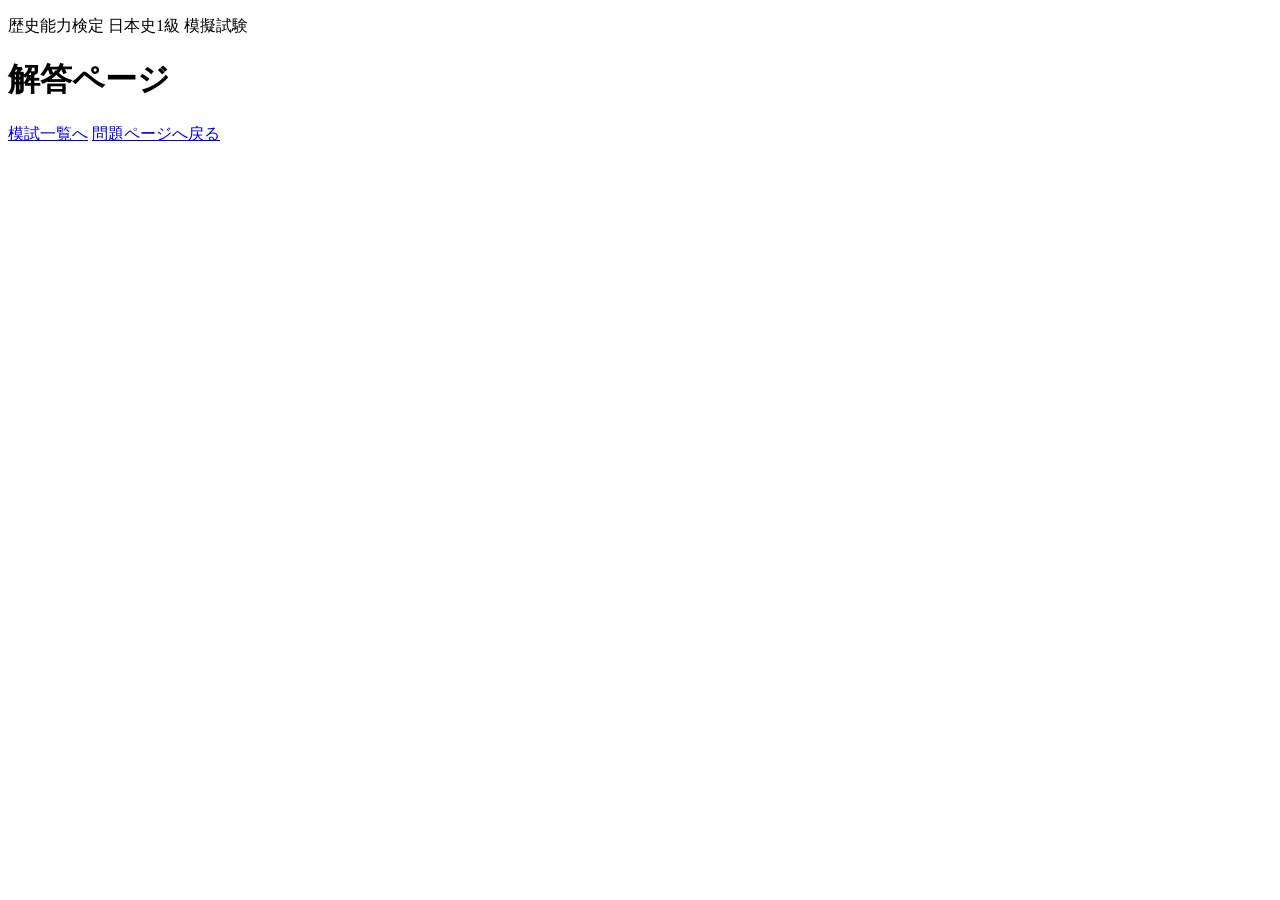
==== answers.html @ 67fd4e06 "Add files via upload" ====
<!DOCTYPE html>
<html lang="ja">
<head>
  <meta charset="UTF-8">
  <meta name="viewport" content="width=device-width, initial-scale=1.0">
  <title>解答ページ | 歴史能力検定 日本史1級 模擬試験</title>
  <link rel="stylesheet" href="assets/exam.css">
</head>
<body class="page-answers">
  <header class="site-header compact">
    <div class="wrap">
      <div class="header-row">
        <div>
          <p class="eyebrow">歴史能力検定 日本史1級 模擬試験</p>
          <h1 id="page-title">解答ページ</h1>
        </div>
        <nav class="header-nav">
          <a href="index.html">模試一覧へ</a>
          <a id="top-question-link" href="#">問題ページへ戻る</a>
        </nav>
      </div>
    </div>
  </header>

  <main class="wrap exam-layout">
    <div id="exam-meta" class="exam-meta"></div>
    <div id="answer-nav-top" class="jump-links"></div>
    <div id="answers-container" class="question-list"></div>
    <div id="answer-nav-bottom" class="bottom-nav"></div>
  </main>

  <script src="assets/exam.js"></script>
</body>
</html>
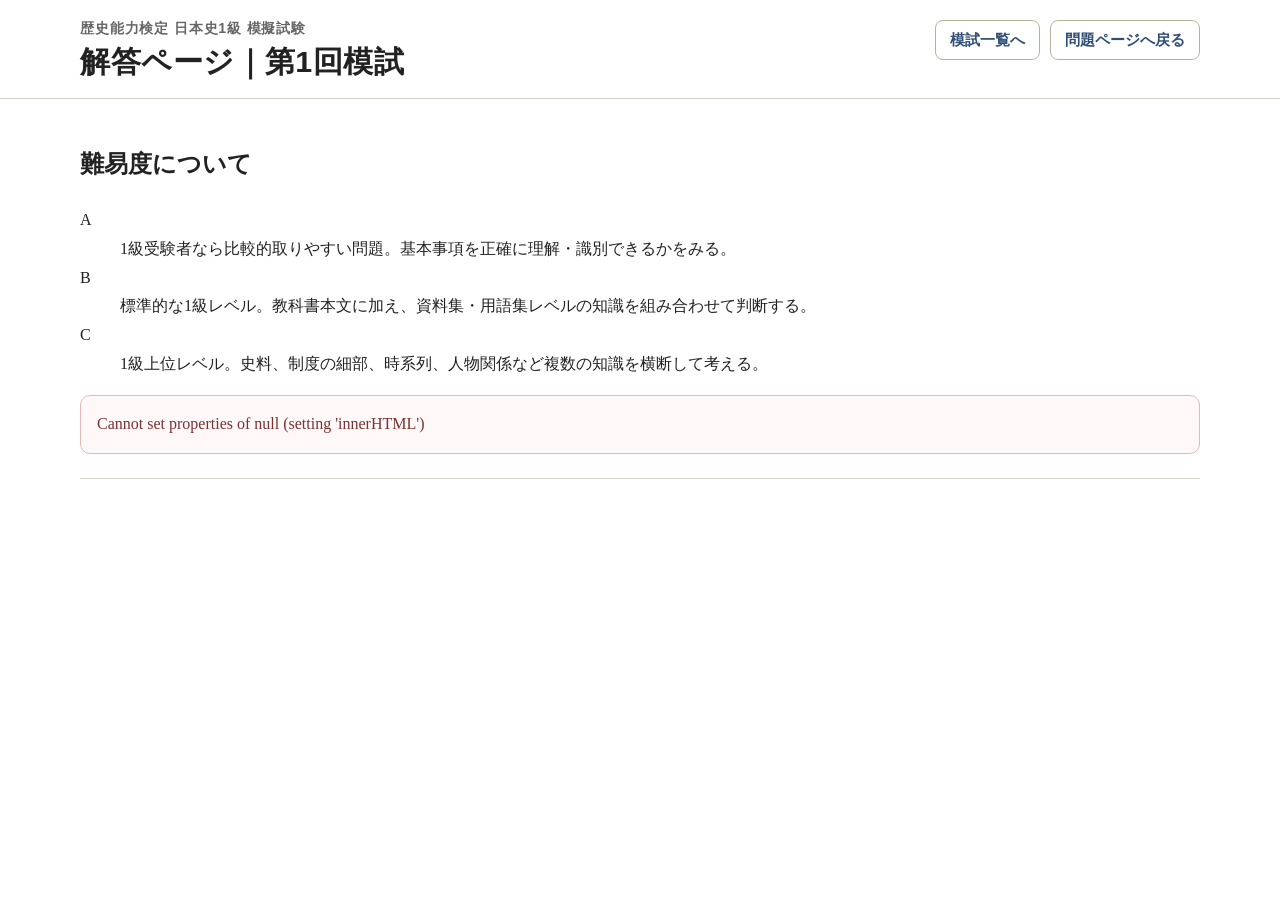
==== commit 170e4b40: "Add files via upload" ====
--- a/answers.html
+++ b/answers.html
@@ -23,8 +23,26 @@
   </header>
 
   <main class="wrap exam-layout">
-    <div id="exam-meta" class="exam-meta"></div>
-    <div id="answer-nav-top" class="jump-links"></div>
+    <section id="answer-summary" class="answer-summary"></section>
+
+    <section class="difficulty-guide">
+      <h2>難易度について</h2>
+      <dl>
+        <div>
+          <dt>A</dt>
+          <dd>1級受験者なら比較的取りやすい問題。基本事項を正確に理解・識別できるかをみる。</dd>
+        </div>
+        <div>
+          <dt>B</dt>
+          <dd>標準的な1級レベル。教科書本文に加え、資料集・用語集レベルの知識を組み合わせて判断する。</dd>
+        </div>
+        <div>
+          <dt>C</dt>
+          <dd>1級上位レベル。史料、制度の細部、時系列、人物関係など複数の知識を横断して考える。</dd>
+        </div>
+      </dl>
+    </section>
+
     <div id="answers-container" class="question-list"></div>
     <div id="answer-nav-bottom" class="bottom-nav"></div>
   </main>
--- a/assets/exam.css
+++ b/assets/exam.css
@@ -0,0 +1,327 @@
+/*
+  歴史能力検定 日本史1級 模擬試験ビューア
+  白背景・紙面風・問題文は明朝体、見出しはゴシック体
+*/
+
+:root {
+  --bg: #ffffff;
+  --bg-soft: #faf8f2;
+  --ink: #222222;
+  --muted: #666666;
+  --line: #d8d4c8;
+  --line-strong: #b8b19e;
+  --accent: #2f4f77;
+  --accent-soft: #eef3f8;
+  --shadow: 0 2px 10px rgba(0, 0, 0, 0.04);
+  --sans: "Hiragino Kaku Gothic ProN", "Yu Gothic", "YuGothic", "Noto Sans JP", sans-serif;
+  --serif: "Hiragino Mincho ProN", "Yu Mincho", "YuMincho", "Noto Serif JP", serif;
+}
+
+* { box-sizing: border-box; }
+html { scroll-behavior: smooth; }
+body {
+  margin: 0;
+  color: var(--ink);
+  background: var(--bg);
+  font-family: var(--serif);
+  line-height: 1.8;
+}
+
+a { color: var(--accent); text-decoration: none; }
+a:hover { text-decoration: underline; }
+code {
+  font-family: ui-monospace, SFMono-Regular, Menlo, Consolas, monospace;
+  background: #f3f3f3;
+  padding: 0.1em 0.35em;
+  border-radius: 4px;
+}
+
+.wrap {
+  width: min(1120px, calc(100% - 32px));
+  margin: 0 auto;
+}
+
+.site-header {
+  border-bottom: 1px solid var(--line);
+  background: #fff;
+}
+.site-header .wrap { padding: 28px 0 22px; }
+.site-header.compact .wrap { padding: 20px 0 16px; }
+.site-header h1 {
+  margin: 0;
+  font: 700 1.9rem/1.35 var(--sans);
+  letter-spacing: 0.02em;
+}
+.lead, .muted, .eyebrow {
+  color: var(--muted);
+}
+.lead { margin: 8px 0 0; font-size: 0.98rem; }
+.eyebrow {
+  margin: 0 0 4px;
+  font: 700 0.88rem/1.2 var(--sans);
+  letter-spacing: 0.06em;
+}
+.header-row {
+  display: flex;
+  justify-content: space-between;
+  align-items: flex-start;
+  gap: 16px;
+}
+.header-nav {
+  display: flex;
+  flex-wrap: wrap;
+  gap: 10px;
+  font-family: var(--sans);
+}
+.header-nav a,
+.jump-links a,
+.bottom-nav a,
+.mock-actions a {
+  display: inline-block;
+  padding: 10px 14px;
+  border: 1px solid var(--line-strong);
+  background: #fff;
+  border-radius: 8px;
+  font: 700 0.94rem/1.2 var(--sans);
+}
+.header-nav a:hover,
+.jump-links a:hover,
+.bottom-nav a:hover,
+.mock-actions a:hover {
+  background: var(--bg-soft);
+  text-decoration: none;
+}
+
+.home-main,
+.exam-layout {
+  padding: 24px 0 48px;
+}
+.panel {
+  border: 1px solid var(--line);
+  background: #fff;
+  border-radius: 12px;
+  padding: 18px 20px;
+  box-shadow: var(--shadow);
+  margin-bottom: 20px;
+}
+.panel h2 {
+  margin: 0 0 12px;
+  font: 700 1.2rem/1.35 var(--sans);
+}
+.section-head {
+  display: flex;
+  justify-content: space-between;
+  align-items: baseline;
+  gap: 12px;
+  margin-bottom: 12px;
+}
+.plain-list { margin: 0; padding-left: 1.4em; }
+.plain-list li { margin: 0.3em 0; }
+.mock-grid {
+  display: grid;
+  grid-template-columns: repeat(auto-fit, minmax(250px, 1fr));
+  gap: 16px;
+}
+.mock-card {
+  border: 1px solid var(--line);
+  border-radius: 12px;
+  padding: 16px;
+  background: #fff;
+  box-shadow: var(--shadow);
+}
+.mock-card h3 {
+  margin: 0 0 8px;
+  font: 700 1.1rem/1.35 var(--sans);
+}
+.mock-meta { font-size: 0.95rem; color: var(--muted); margin-bottom: 12px; }
+.mock-actions { display: flex; gap: 10px; flex-wrap: wrap; }
+
+.exam-meta {
+  border: 1px solid var(--line);
+  background: var(--bg-soft);
+  border-radius: 10px;
+  padding: 14px 16px;
+  margin-bottom: 18px;
+}
+.exam-meta h2 {
+  margin: 0 0 6px;
+  font: 700 1.2rem/1.4 var(--sans);
+}
+.exam-meta p { margin: 4px 0; }
+.meta-row {
+  display: flex;
+  flex-wrap: wrap;
+  gap: 10px 18px;
+  font-size: 0.95rem;
+}
+.badge {
+  display: inline-block;
+  padding: 4px 10px;
+  border-radius: 999px;
+  background: #fff;
+  border: 1px solid var(--line);
+  font: 700 0.86rem/1.2 var(--sans);
+}
+
+.jump-links,
+.bottom-nav {
+  display: flex;
+  flex-wrap: wrap;
+  gap: 10px;
+  justify-content: space-between;
+  align-items: center;
+  margin-bottom: 18px;
+}
+.bottom-nav {
+  margin-top: 24px;
+  padding-top: 12px;
+  border-top: 1px solid var(--line);
+}
+
+.question-card,
+.answer-card {
+  border: 1px solid var(--line);
+  border-radius: 12px;
+  background: #fff;
+  padding: 18px 20px;
+  margin-bottom: 18px;
+  box-shadow: var(--shadow);
+}
+.question-head {
+  display: flex;
+  flex-wrap: wrap;
+  gap: 10px 14px;
+  align-items: center;
+  margin-bottom: 12px;
+  padding-bottom: 10px;
+  border-bottom: 1px solid var(--line);
+}
+.question-label {
+  font: 700 1.15rem/1.25 var(--sans);
+}
+.question-meta {
+  display: flex;
+  gap: 8px;
+  flex-wrap: wrap;
+}
+.question-text,
+.answer-body,
+.explanation,
+.source-box,
+.visual-box,
+.choice-list,
+.note-box,
+.answer-key,
+.answer-notes {
+  font-family: var(--serif);
+}
+.question-text { white-space: pre-line; margin: 0 0 14px; }
+
+.visual-box,
+.source-box,
+.note-box,
+.answer-notes,
+.answer-key,
+.choice-explanations {
+  border-left: 4px solid var(--line-strong);
+  background: #fcfbf7;
+  padding: 10px 12px;
+  margin: 12px 0;
+}
+.visual-box strong,
+.source-box strong,
+.note-box strong,
+.answer-notes strong,
+.answer-key strong {
+  font-family: var(--sans);
+}
+.source-box { white-space: pre-line; }
+
+.choice-list {
+  list-style: none;
+  margin: 12px 0 0;
+  padding: 0;
+}
+.choice-list li {
+  display: flex;
+  gap: 10px;
+  margin: 8px 0;
+}
+.choice-label,
+.roman-label {
+  flex: 0 0 auto;
+  min-width: 2.1em;
+  font: 700 1rem/1.5 var(--sans);
+}
+.roman-items { margin: 12px 0; }
+.roman-item {
+  display: flex;
+  gap: 10px;
+  margin: 8px 0;
+}
+.question-type-label {
+  margin-top: 14px;
+  color: var(--muted);
+  font-family: var(--sans);
+  font-size: 0.92rem;
+}
+.answer-space {
+  margin-top: 12px;
+  padding: 10px 12px;
+  border: 1px dashed var(--line-strong);
+  background: #fff;
+  color: var(--muted);
+  font-family: var(--sans);
+  font-size: 0.9rem;
+}
+.answer-space.lines {
+  min-height: 110px;
+  background-image: linear-gradient(to bottom, transparent 31px, #ece8dd 32px);
+  background-size: 100% 32px;
+}
+.answer-space.short { min-height: 44px; }
+
+.answer-title {
+  margin: 0 0 10px;
+  font: 700 1rem/1.35 var(--sans);
+}
+.answer-main {
+  font: 700 1.05rem/1.5 var(--sans);
+  color: #111;
+}
+.explanation { white-space: pre-line; margin-top: 10px; }
+.choice-explanations ul,
+.answer-notes ul {
+  margin: 8px 0 0 1.2em;
+  padding: 0;
+}
+.answer-notes p,
+.answer-key p { margin: 6px 0; }
+.site-footer {
+  border-top: 1px solid var(--line);
+  padding: 16px 0 24px;
+  color: var(--muted);
+}
+
+.notice {
+  border: 1px solid #e2b8b8;
+  background: #fff8f8;
+  color: #7a3131;
+  padding: 14px 16px;
+  border-radius: 10px;
+}
+
+@media (max-width: 720px) {
+  .header-row,
+  .section-head,
+  .jump-links,
+  .bottom-nav {
+    flex-direction: column;
+    align-items: stretch;
+  }
+  .site-header h1 { font-size: 1.45rem; }
+  .question-card,
+  .answer-card,
+  .panel { padding: 16px; }
+  .wrap { width: min(100% - 20px, 1120px); }
+}
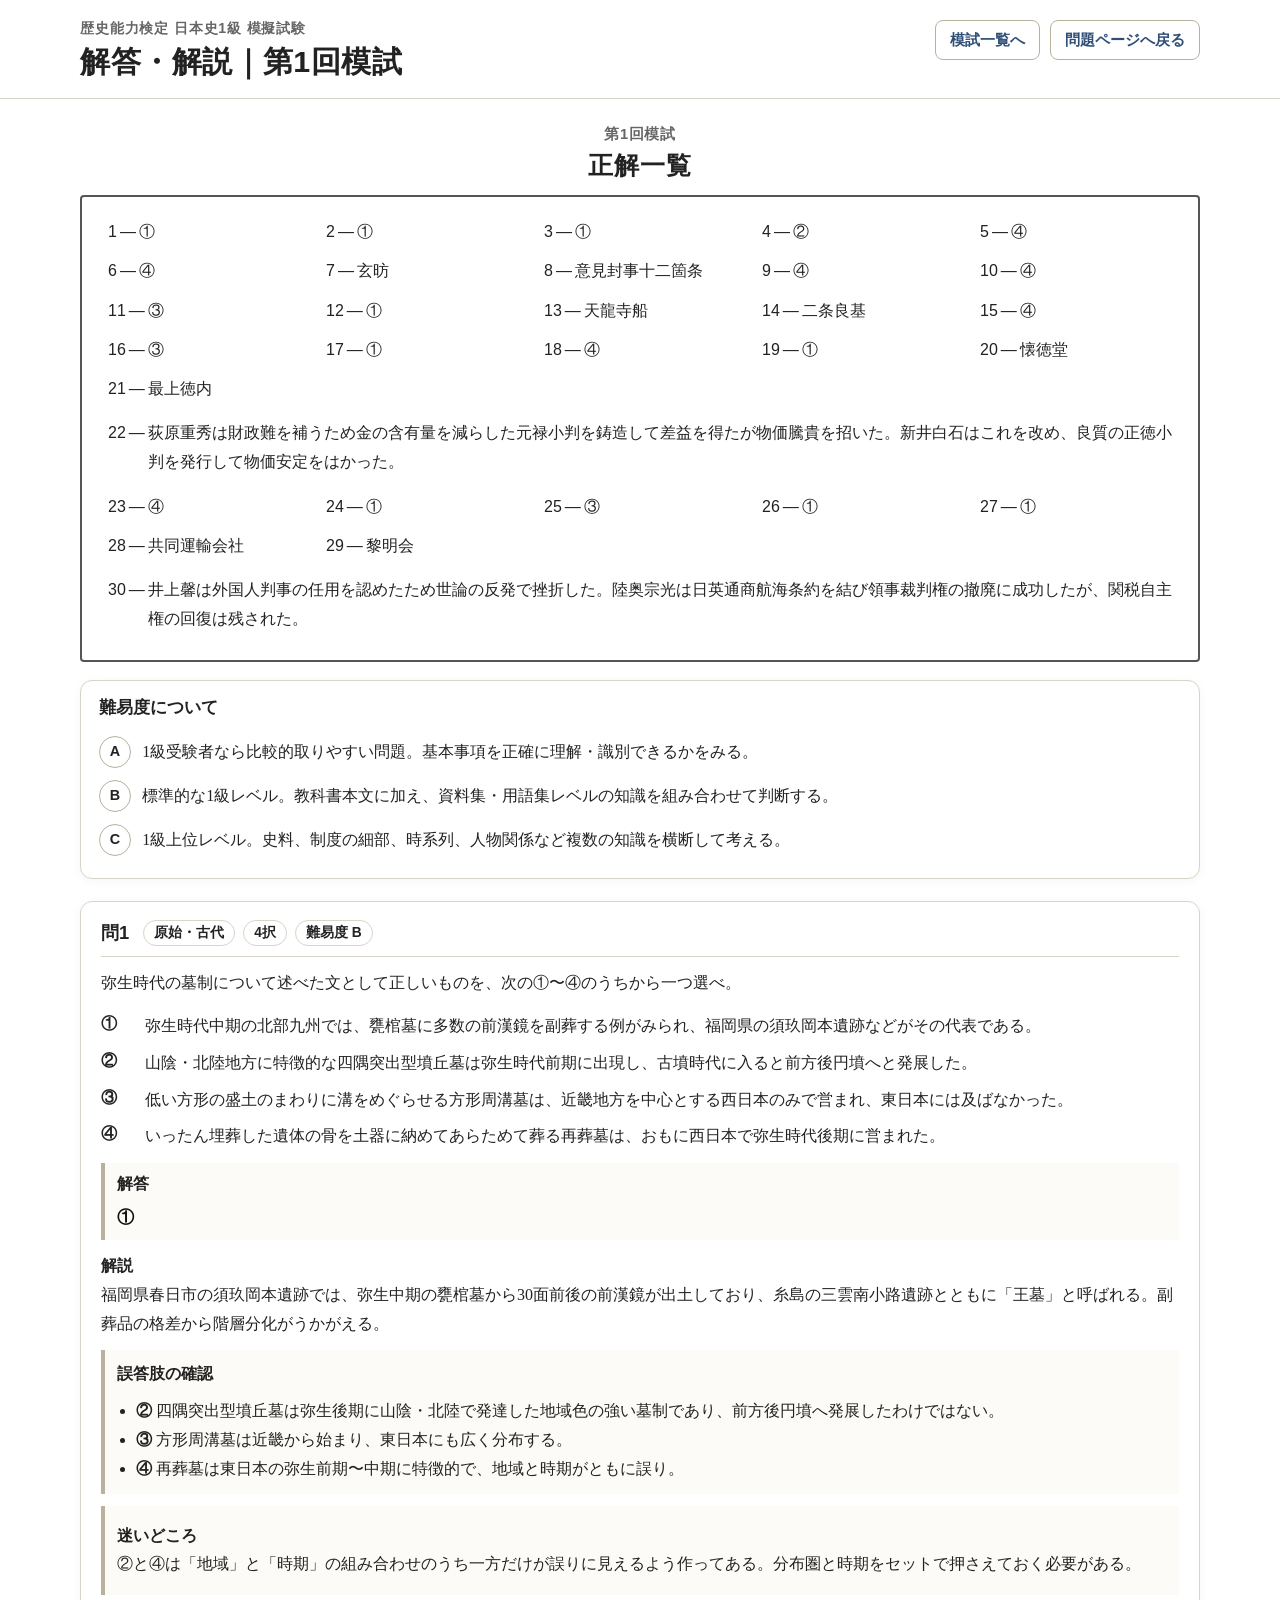
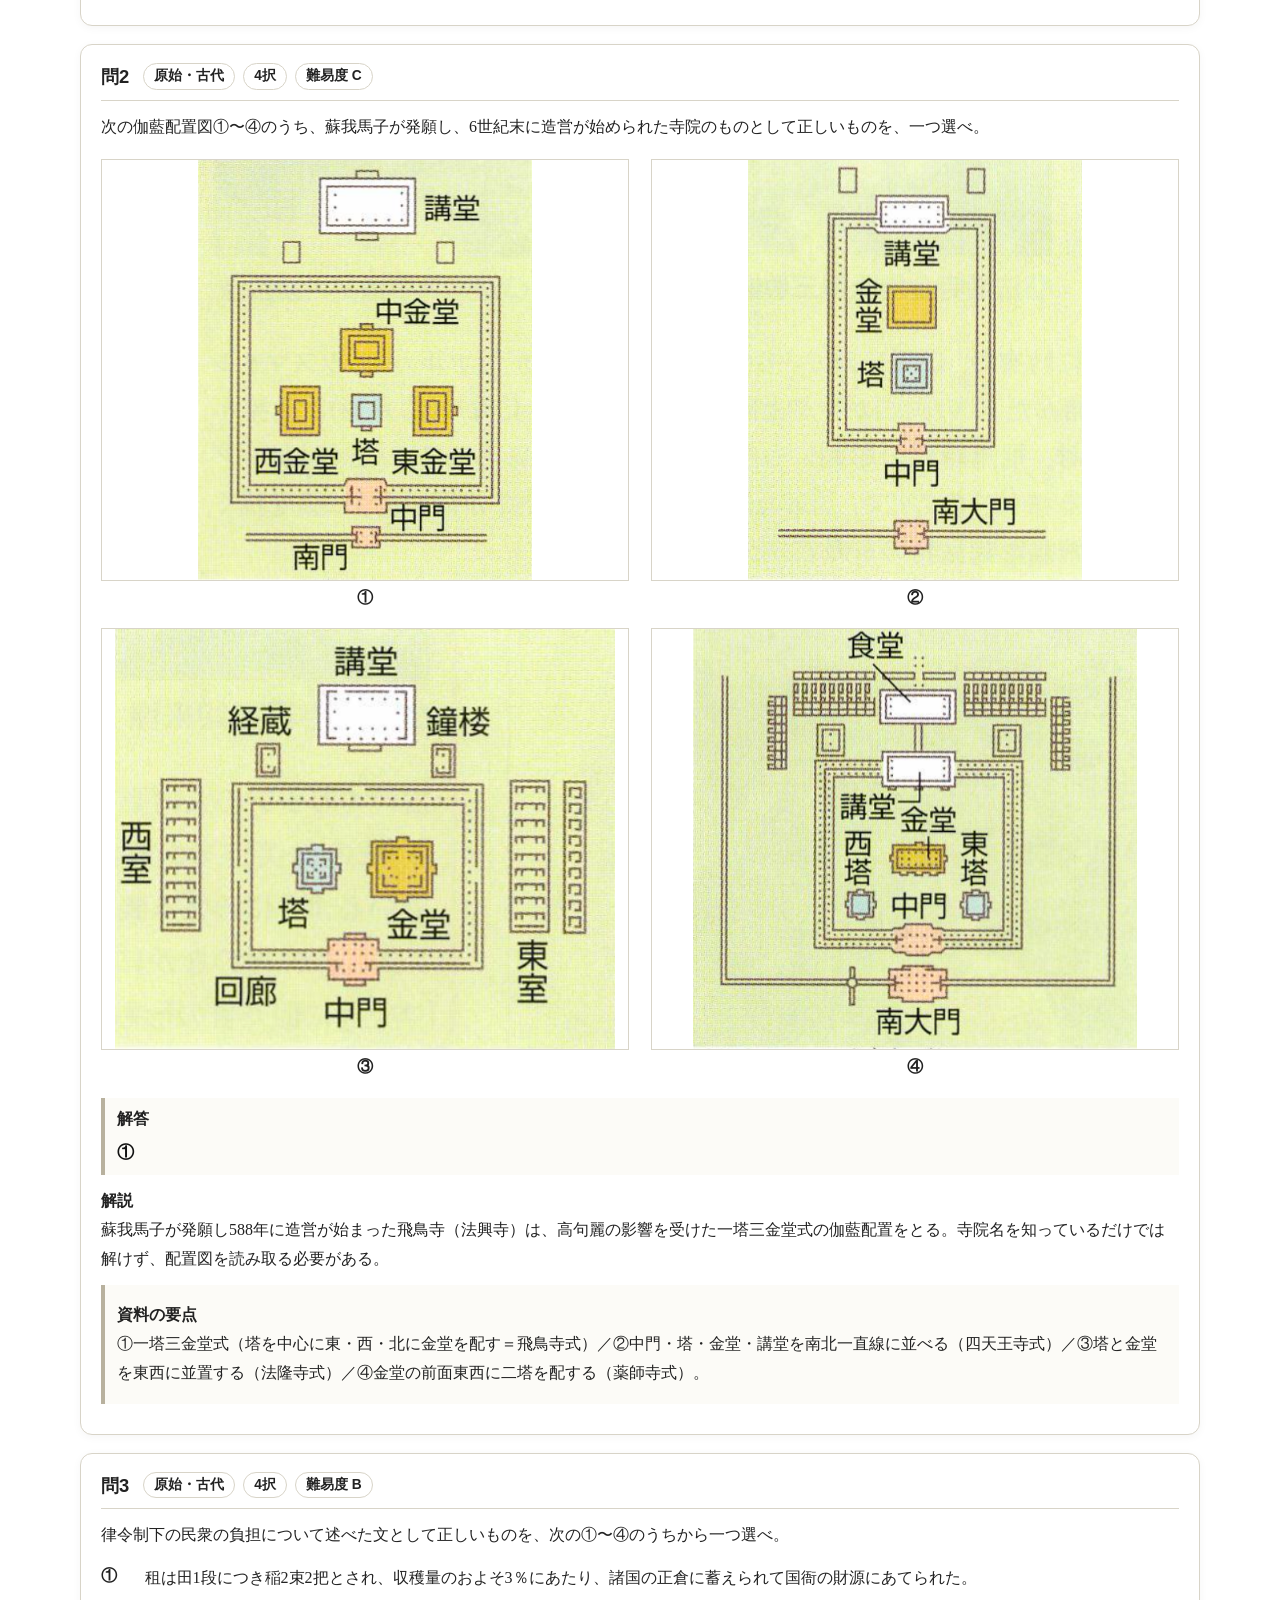
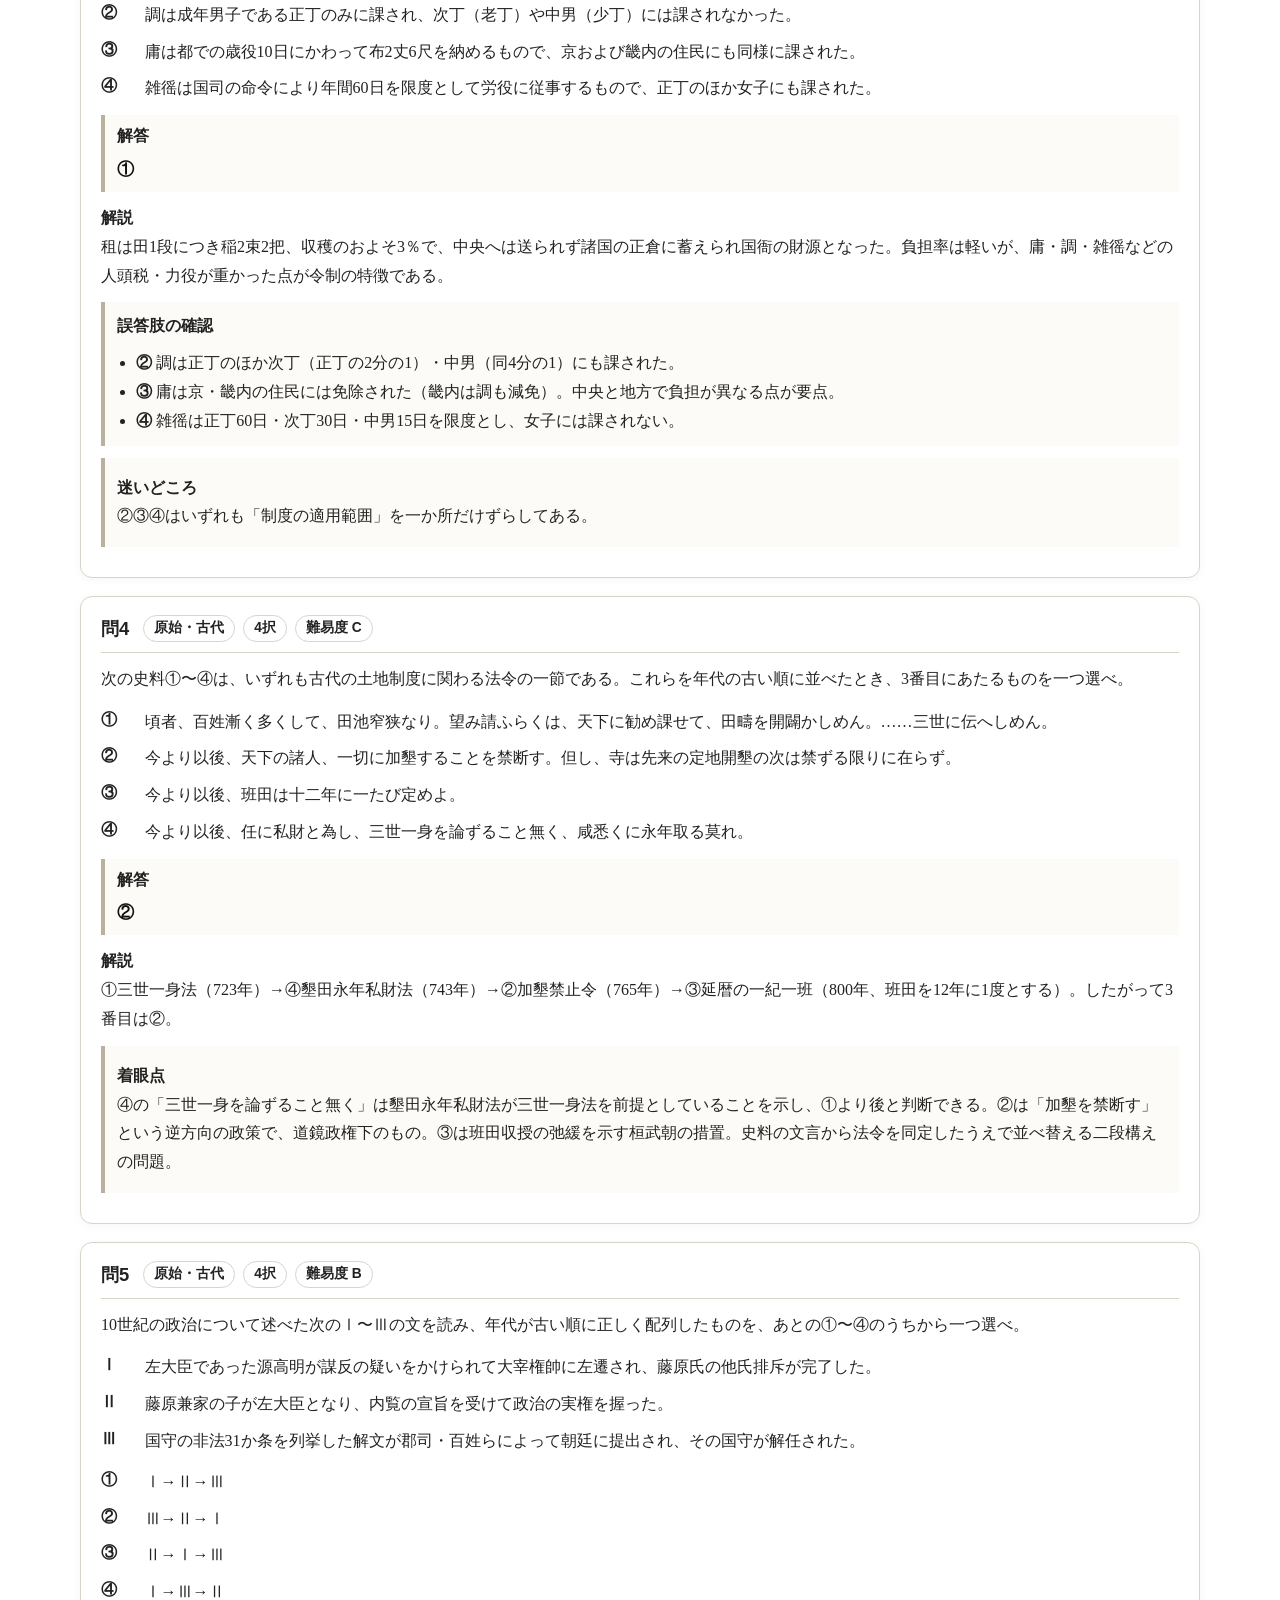
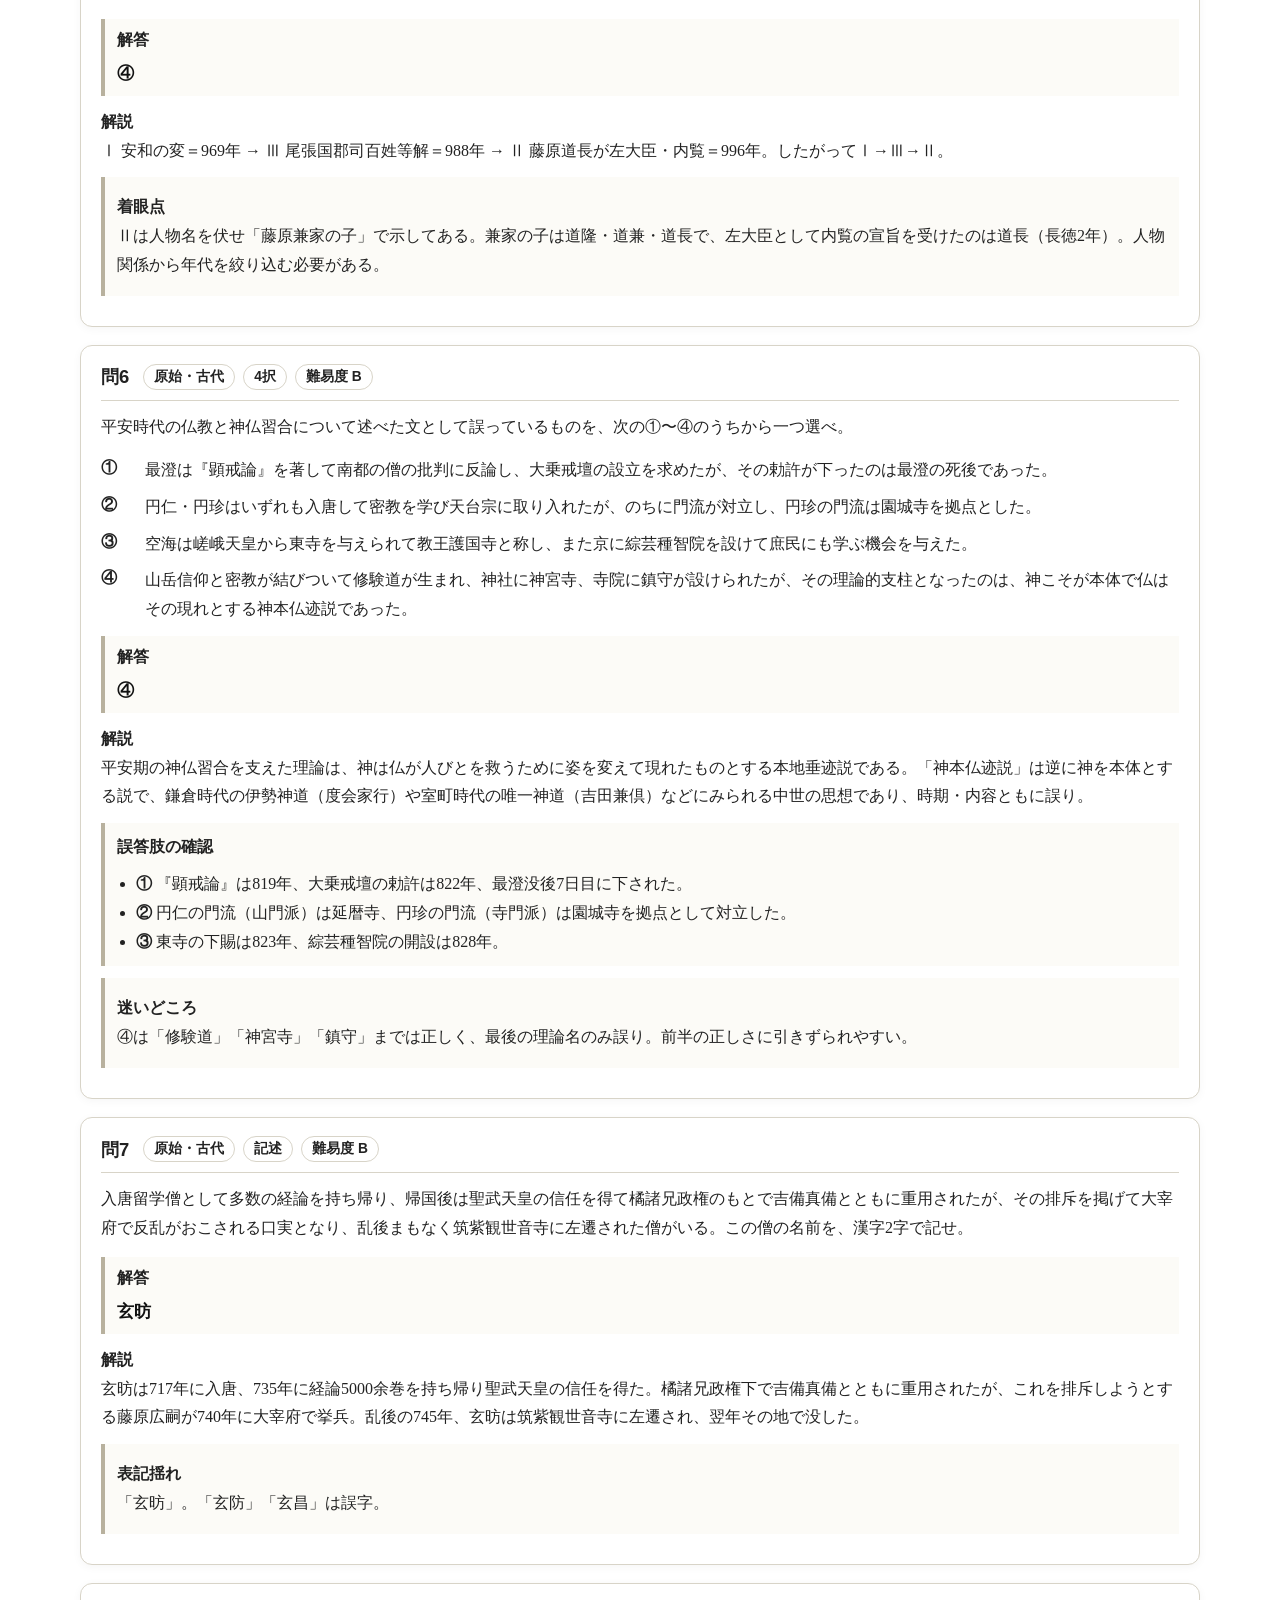
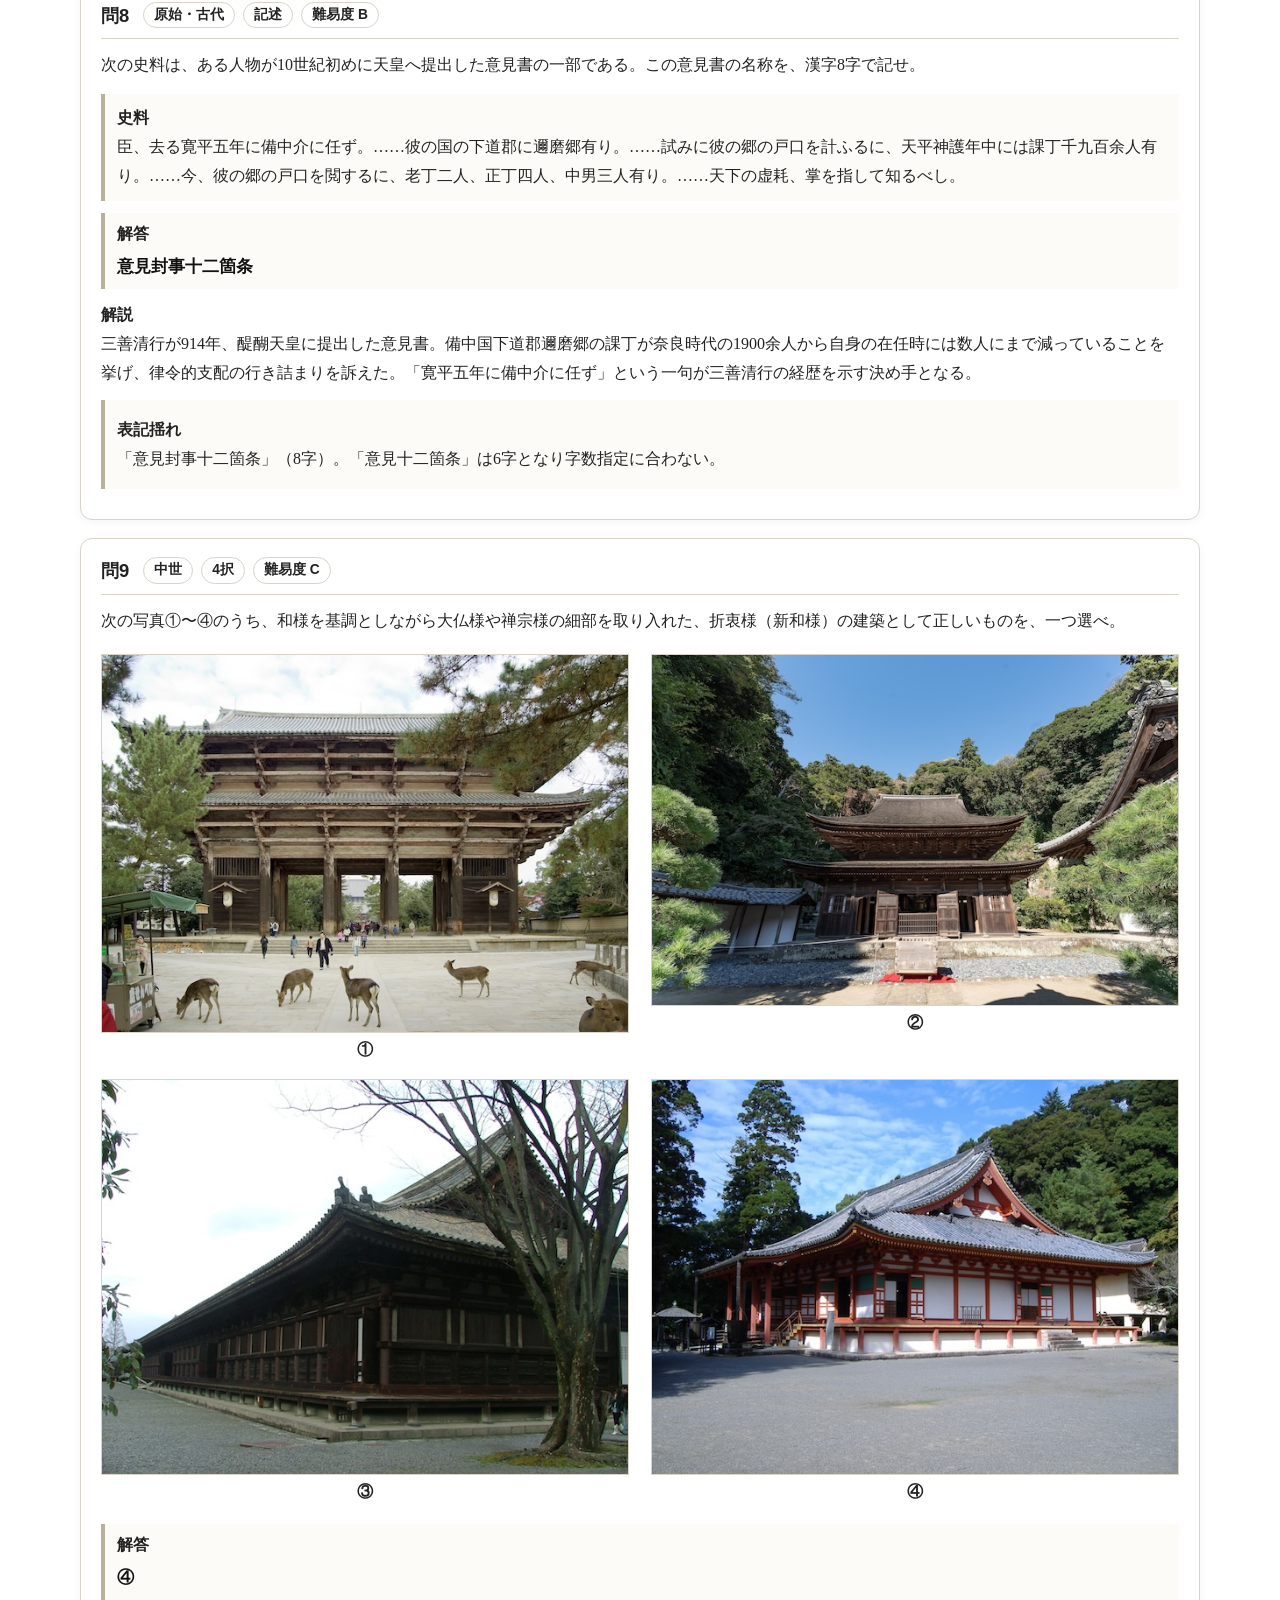
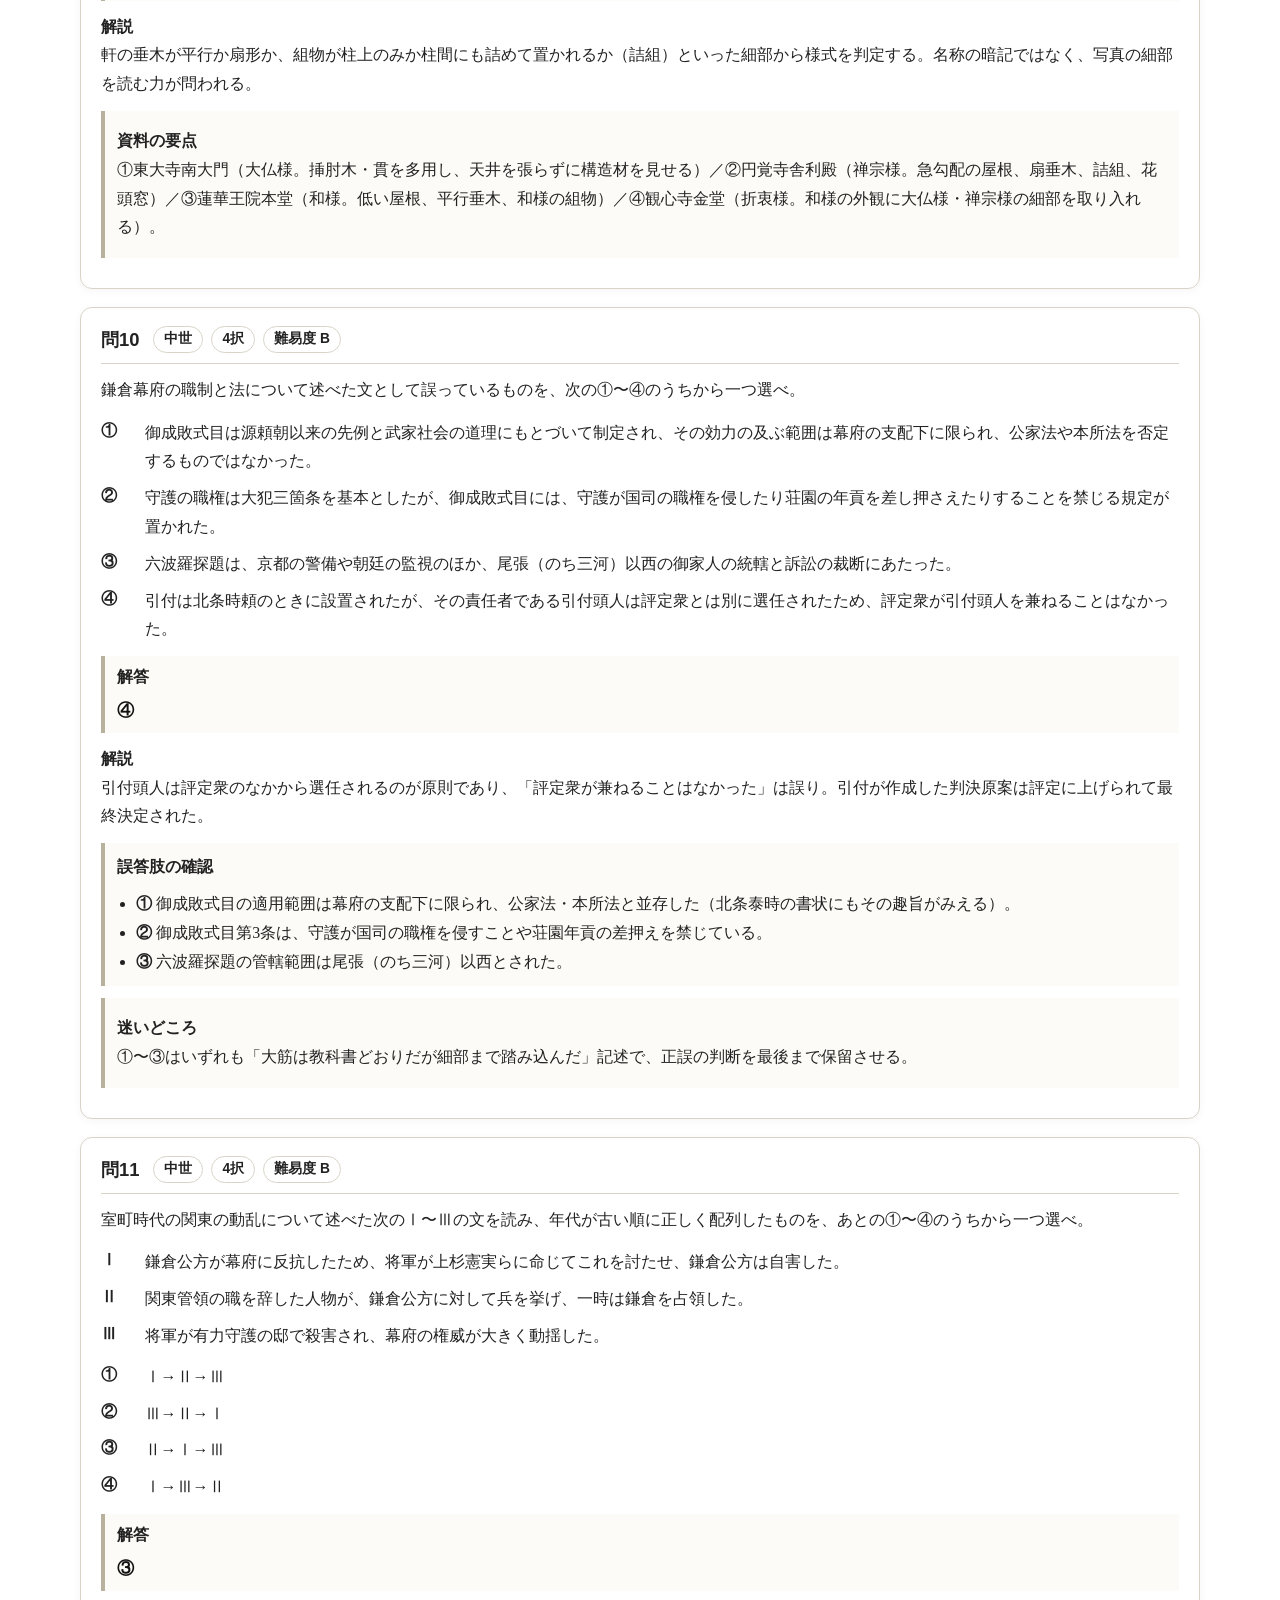
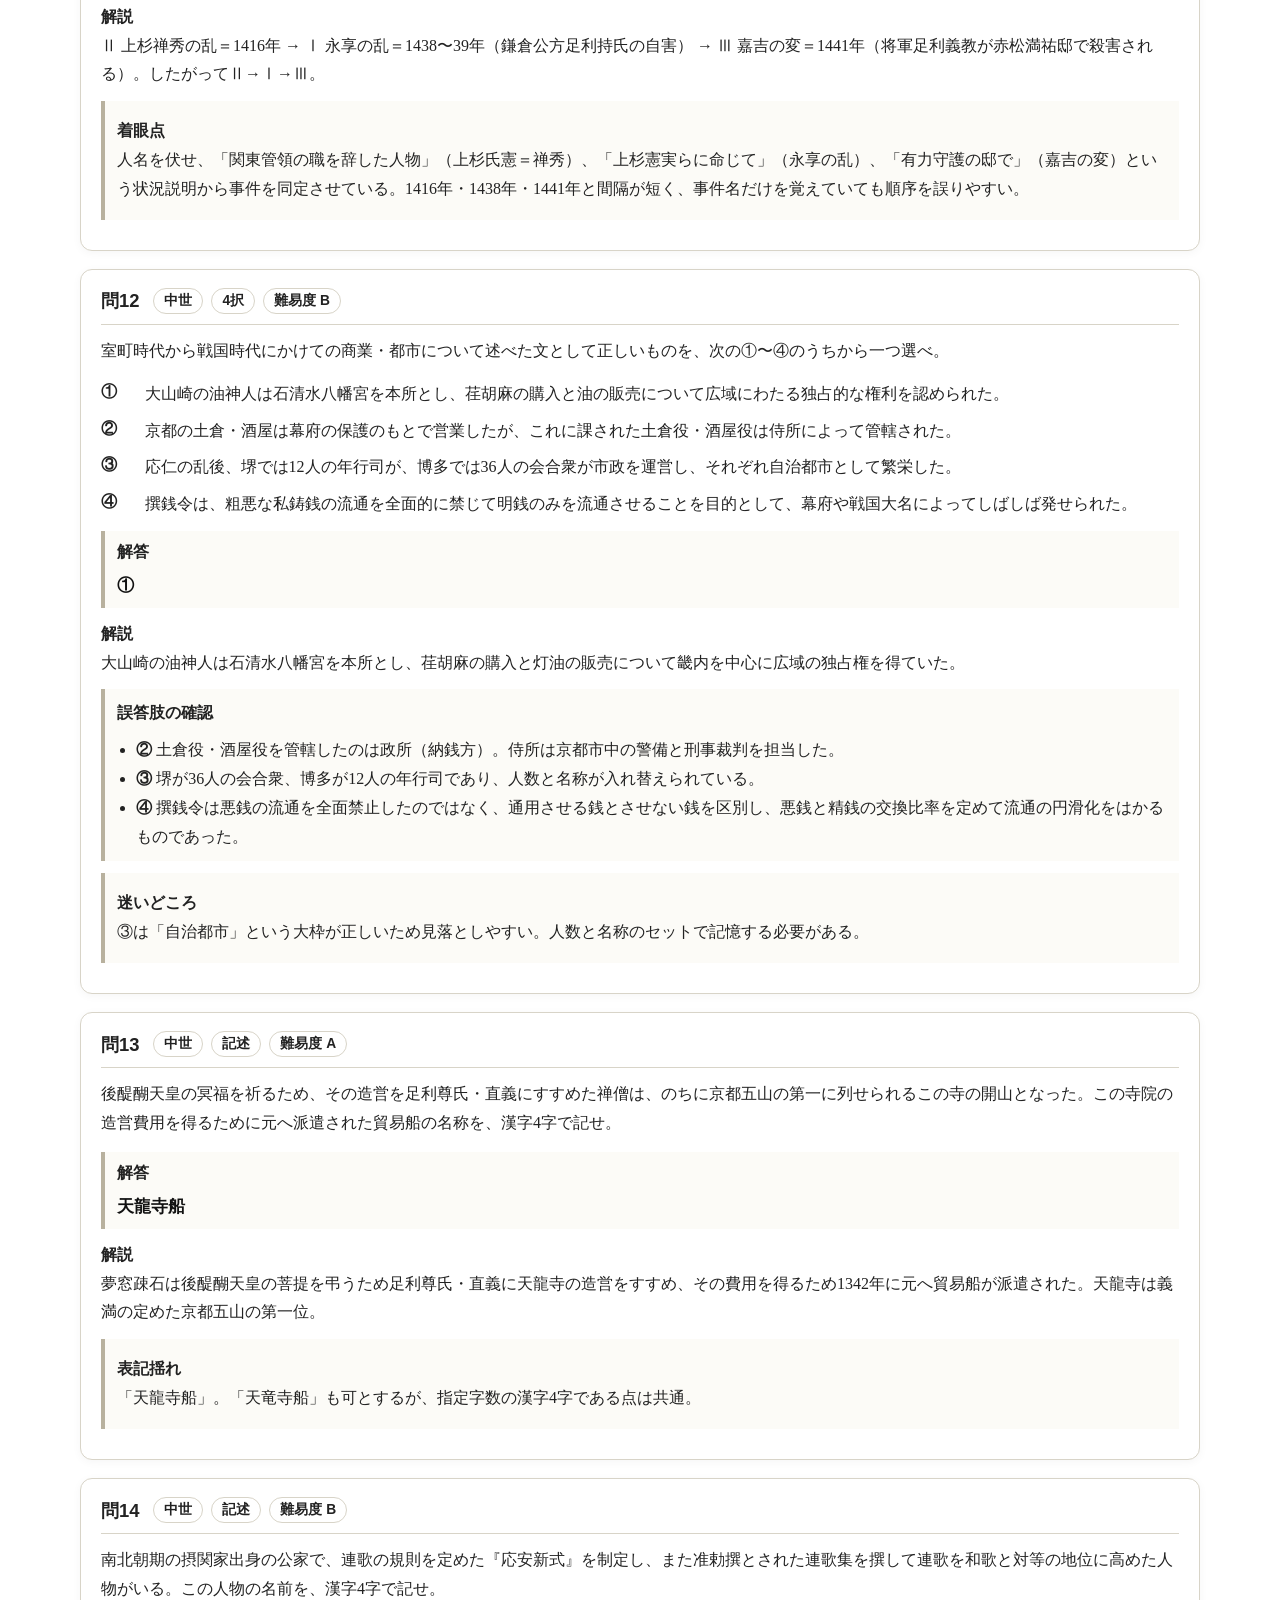
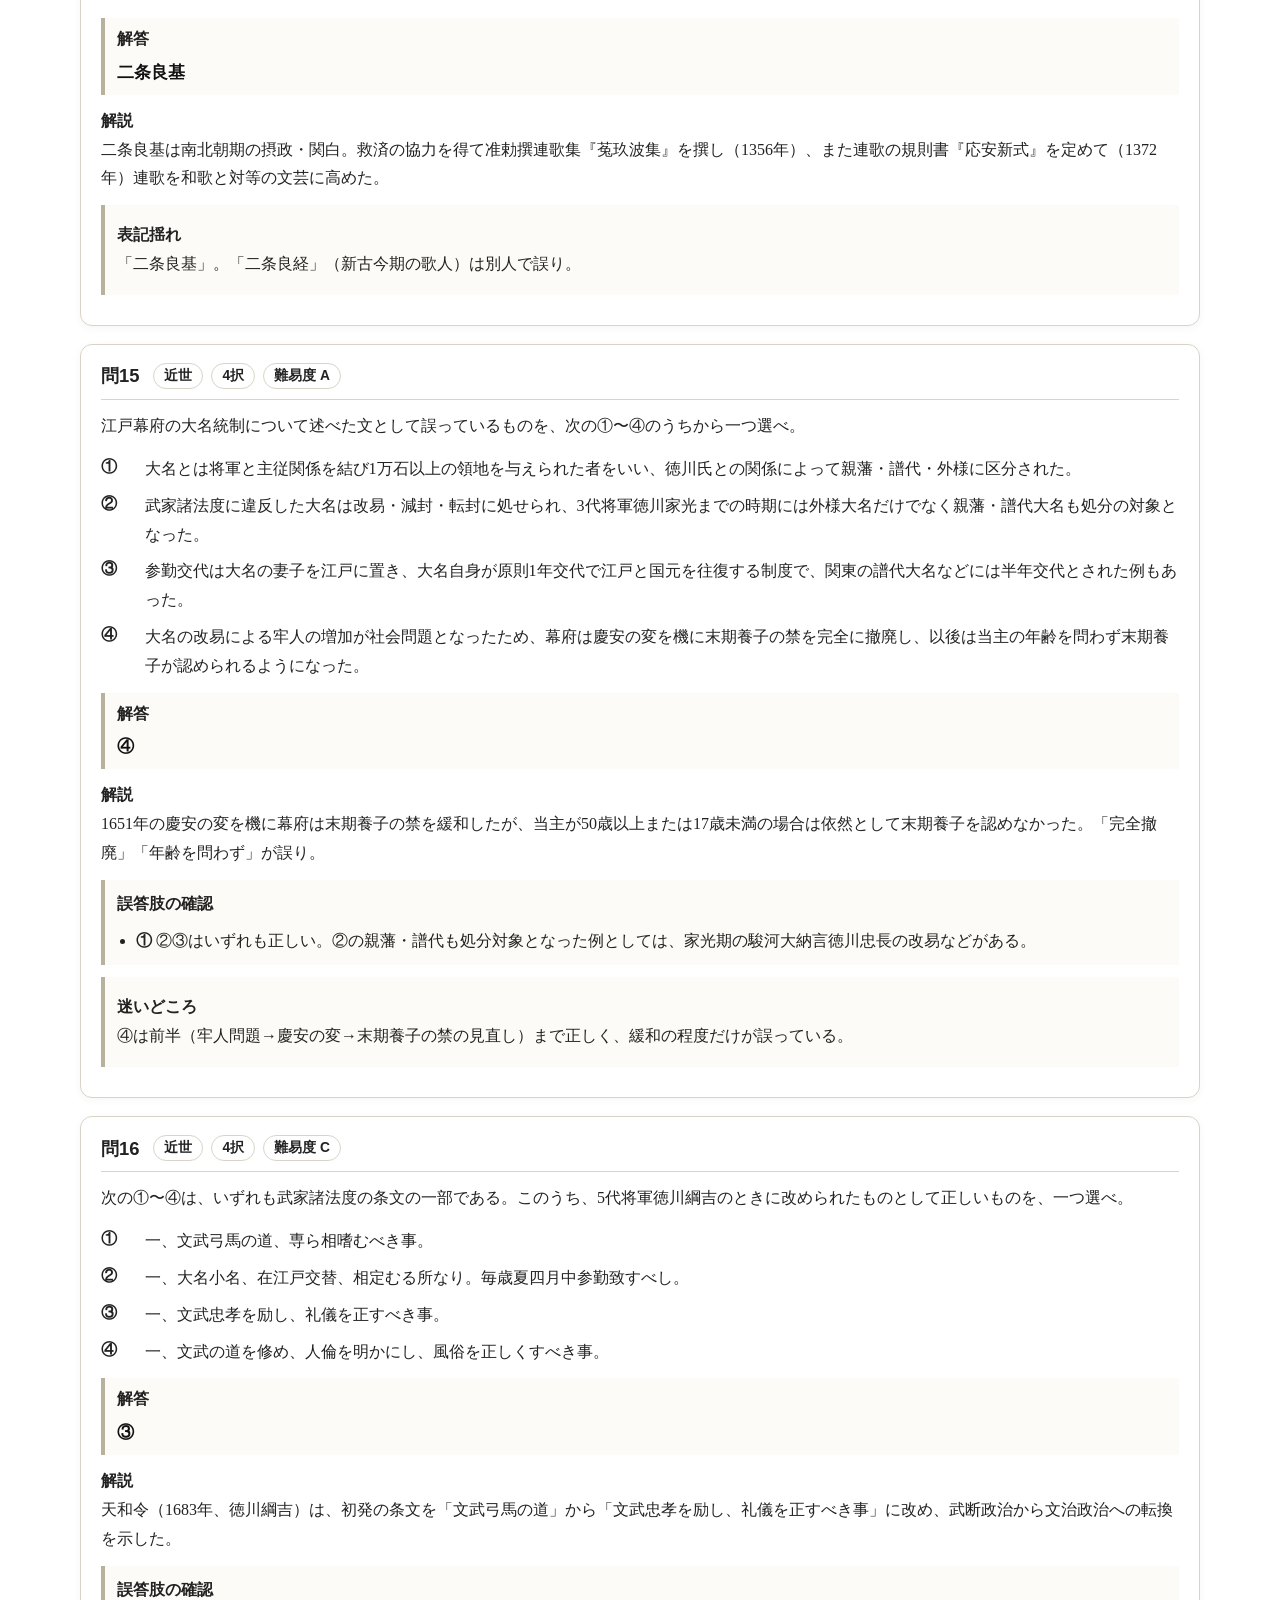
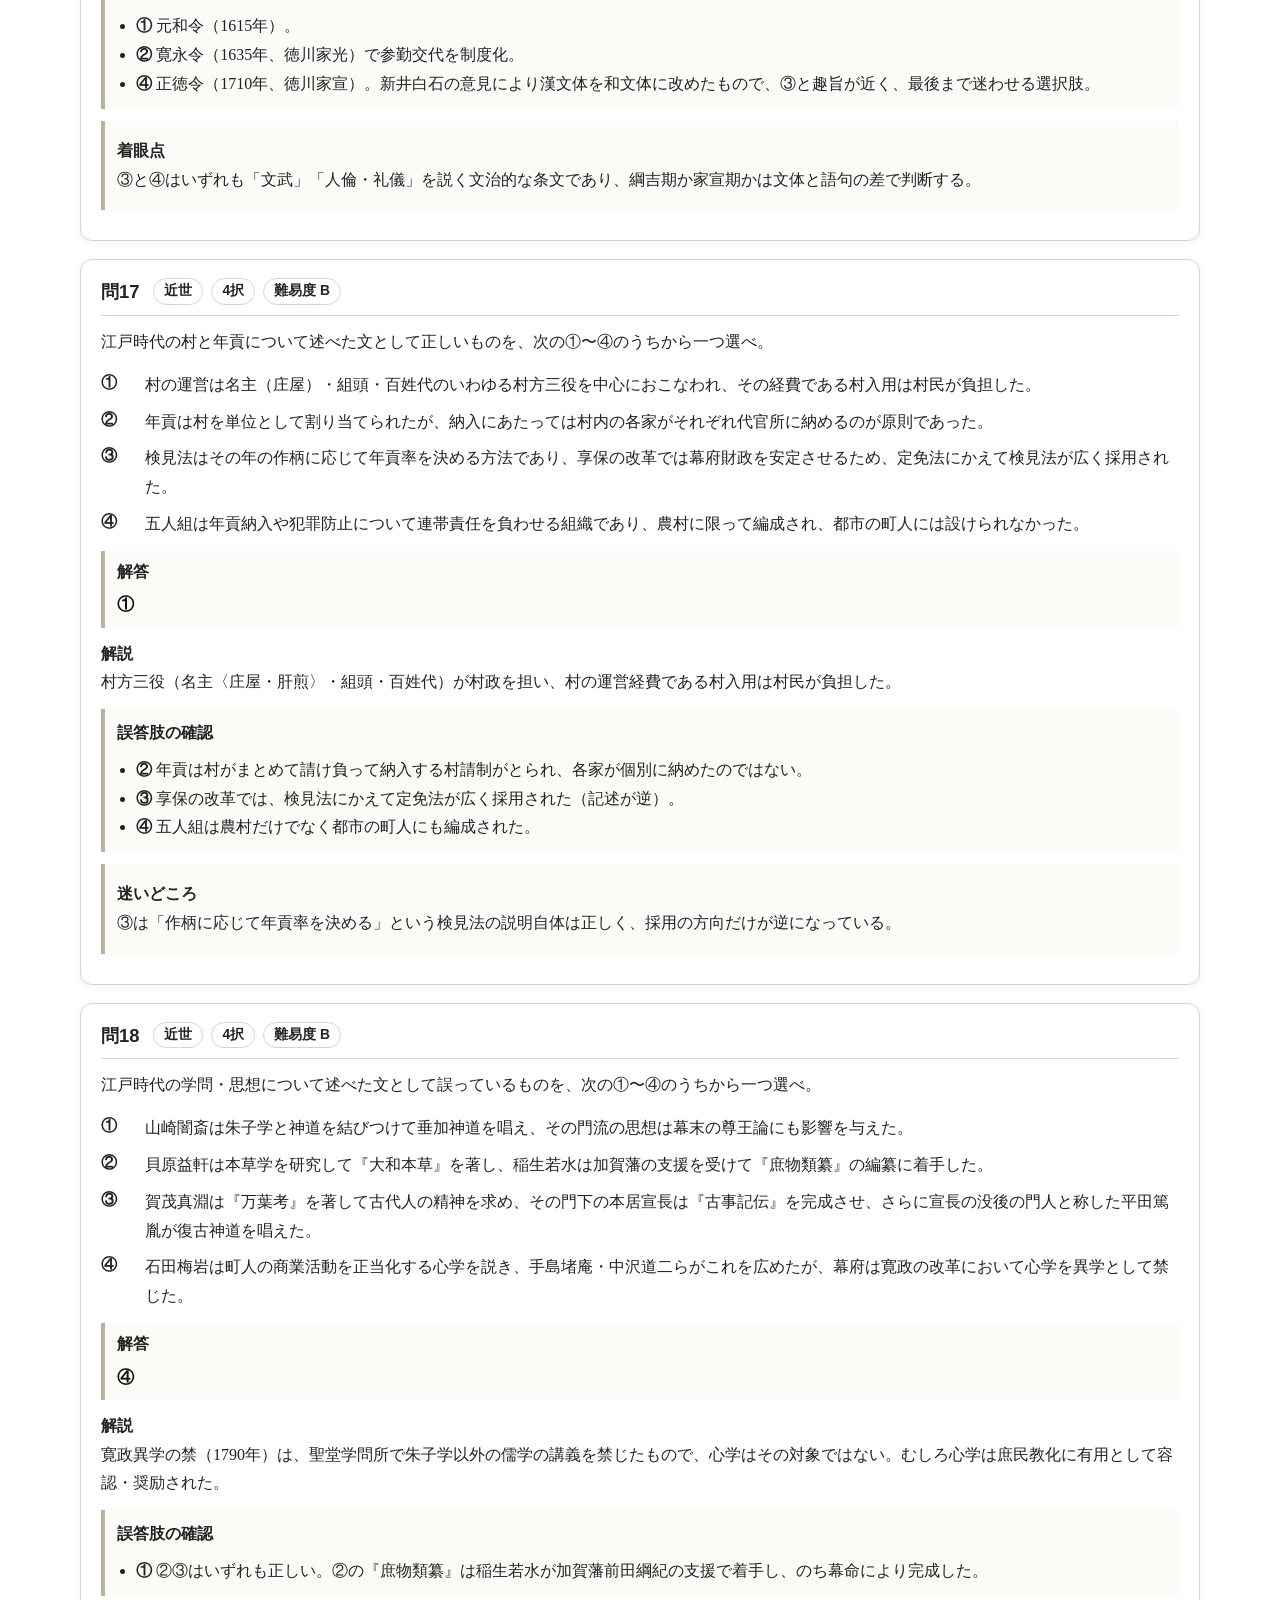
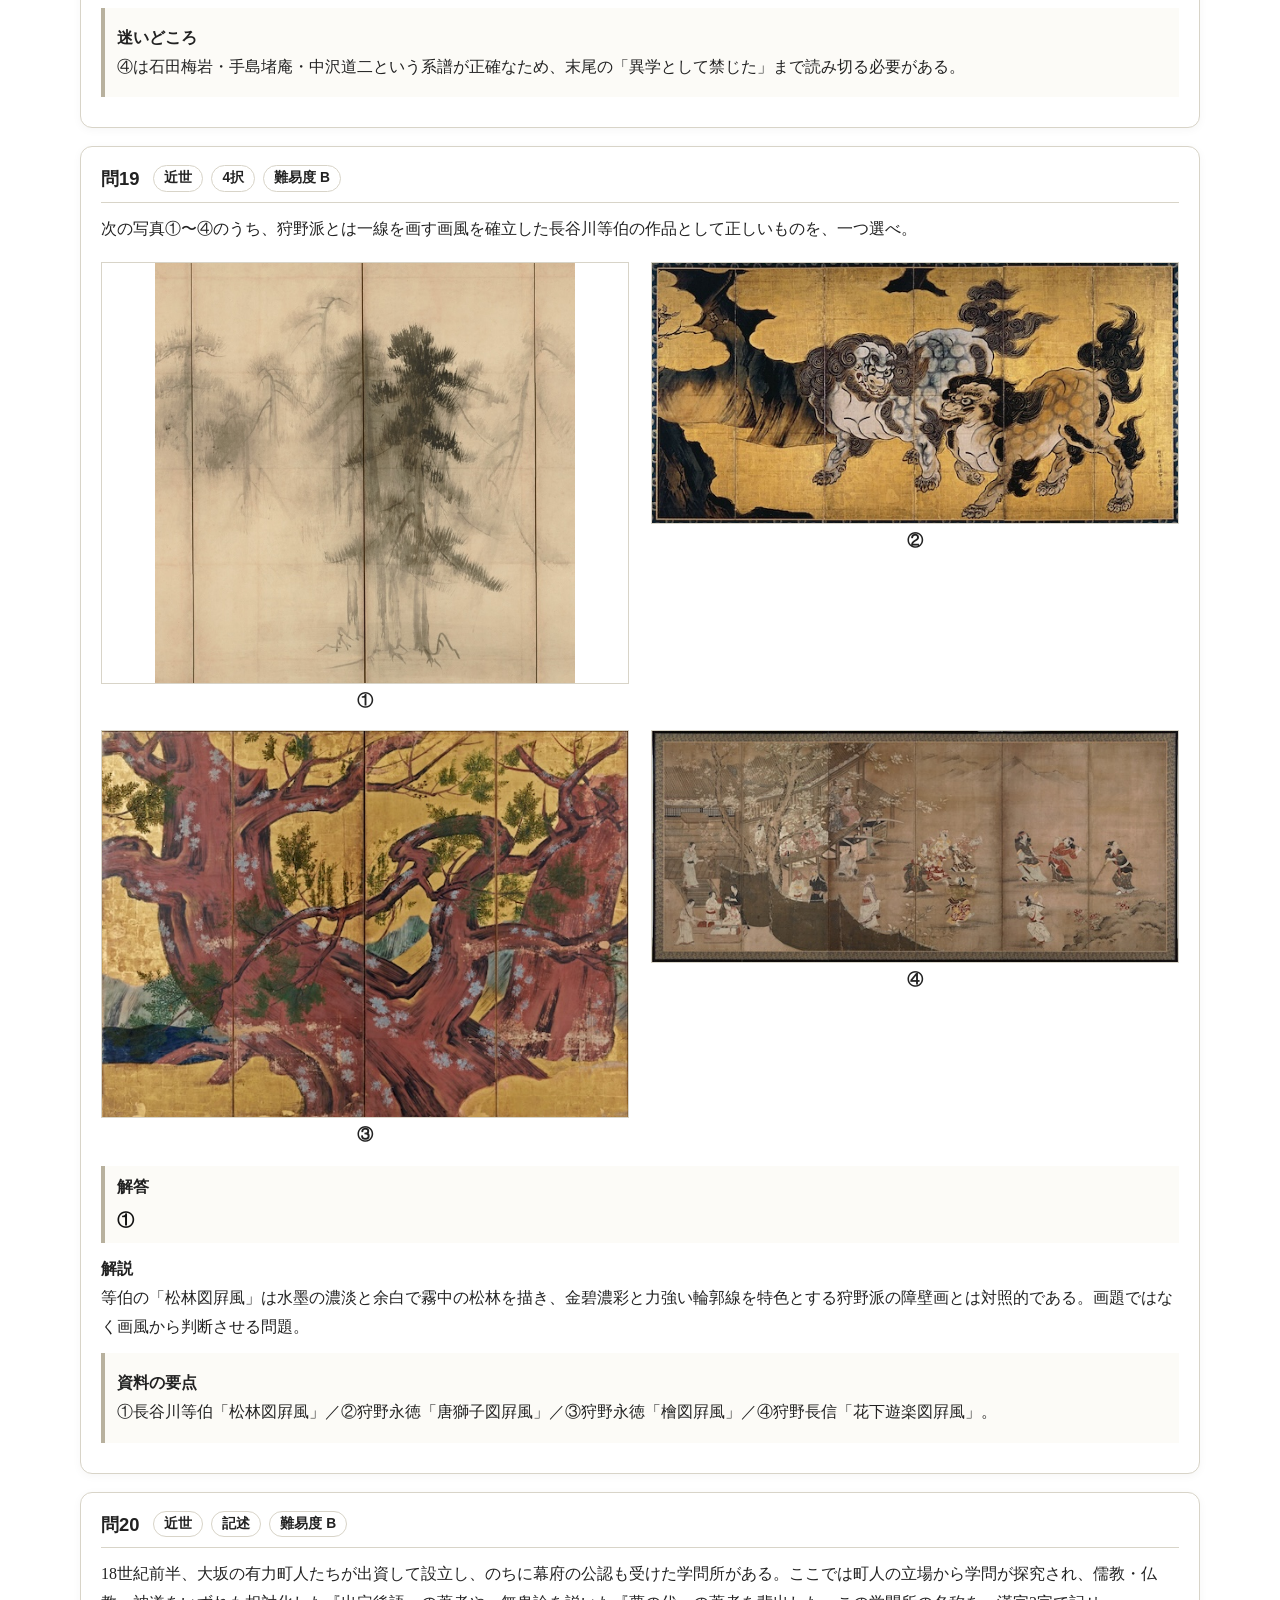
==== commit ee949a04: "Add Google Analytics tracking script to answers.html" ====
--- a/answers.html
+++ b/answers.html
@@ -5,6 +5,12 @@
   <meta name="viewport" content="width=device-width, initial-scale=1.0">
   <title>解答ページ | 歴史能力検定 日本史1級 模擬試験</title>
   <link rel="stylesheet" href="assets/exam.css">
+  <script>
+    window.dataLayer = window.dataLayer || [];
+    function gtag(){dataLayer.push(arguments);}
+    gtag('js', new Date());
+    gtag('config', 'G-TKL5WQJBSB');
+  </script>
 </head>
 <body class="page-answers">
   <header class="site-header compact">
--- a/assets/exam.css
+++ b/assets/exam.css
@@ -325,3 +325,288 @@
   .panel { padding: 16px; }
   .wrap { width: min(100% - 20px, 1120px); }
 }
+
+
+/* ===== 解答ページ：本物の解答用紙に近い「正解一覧」 ===== */
+
+.page-answers .exam-layout {
+  padding-top: 22px;
+}
+
+.answer-summary {
+  margin-bottom: 18px;
+}
+
+.answer-summary-heading {
+  text-align: center;
+  margin-bottom: 12px;
+  font-family: var(--sans);
+}
+
+.answer-summary-heading .summary-kicker {
+  color: var(--muted);
+  font-size: 0.92rem;
+  font-weight: 700;
+  letter-spacing: 0.04em;
+  margin-bottom: 2px;
+}
+
+.answer-summary-heading h2 {
+  margin: 0;
+  font: 700 1.55rem/1.35 var(--sans);
+  letter-spacing: 0.04em;
+}
+
+.answer-summary-box {
+  border: 2px solid #555;
+  border-radius: 4px;
+  background: #fff;
+  padding: 22px 26px;
+}
+
+.answer-summary-grid {
+  display: grid;
+  grid-template-columns: repeat(5, minmax(0, 1fr));
+  gap: 13px 26px;
+  align-items: start;
+}
+
+.answer-summary-item {
+  display: grid;
+  grid-template-columns: auto auto 1fr;
+  column-gap: 3px;
+  align-items: baseline;
+  min-width: 0;
+  font-family: var(--sans);
+  font-size: 1rem;
+  line-height: 1.65;
+}
+
+.answer-summary-item.essay {
+  grid-column: 1 / -1;
+  margin: 2px 0 4px;
+  line-height: 1.85;
+}
+
+.summary-number {
+  font-variant-numeric: tabular-nums;
+}
+
+.summary-answer {
+  min-width: 0;
+  overflow-wrap: anywhere;
+}
+
+.difficulty-guide {
+  border: 1px solid var(--line);
+  border-radius: 12px;
+  background: #fff;
+  padding: 16px 18px;
+  margin-bottom: 22px;
+  box-shadow: var(--shadow);
+}
+
+.difficulty-guide h2 {
+  margin: 0 0 10px;
+  font: 700 1.05rem/1.35 var(--sans);
+}
+
+.difficulty-guide dl {
+  margin: 0;
+}
+
+.difficulty-guide dl > div {
+  display: grid;
+  grid-template-columns: 2.2rem 1fr;
+  gap: 8px;
+  align-items: start;
+  padding: 6px 0;
+}
+
+.difficulty-guide dt {
+  width: 2rem;
+  height: 2rem;
+  display: inline-grid;
+  place-items: center;
+  border: 1px solid var(--line-strong);
+  border-radius: 999px;
+  font: 700 0.9rem/1 var(--sans);
+  background: #fff;
+}
+
+.difficulty-guide dd {
+  margin: 0;
+  padding-top: 0.15rem;
+  font-family: var(--serif);
+}
+
+@media (max-width: 820px) {
+  .answer-summary-grid {
+    grid-template-columns: repeat(2, minmax(0, 1fr));
+    gap: 10px 18px;
+  }
+
+  .answer-summary-item.essay {
+    grid-column: 1 / -1;
+  }
+}
+
+@media (max-width: 520px) {
+  .answer-summary-box {
+    padding: 16px;
+  }
+
+  .answer-summary-grid {
+    grid-template-columns: 1fr;
+  }
+
+  .answer-summary-item.essay {
+    grid-column: auto;
+  }
+}
+
+
+/* ===== 資料画像（問題ページ・解答ページ共通） ===== */
+
+.question-images {
+  display: grid;
+  grid-template-columns: repeat(2, minmax(0, 1fr));
+  gap: 18px 22px;
+  margin: 18px 0 20px;
+}
+
+.question-image-item {
+  margin: 0;
+  min-width: 0;
+}
+
+.question-image-frame {
+  min-height: 150px;
+  display: flex;
+  align-items: center;
+  justify-content: center;
+  overflow: hidden;
+  background: #fff;
+  border: 1px solid var(--line);
+}
+
+.question-image-frame img {
+  display: block;
+  max-width: 100%;
+  width: auto;
+  height: auto;
+  max-height: 420px;
+  object-fit: contain;
+}
+
+.question-image-item figcaption {
+  margin-top: 6px;
+  text-align: center;
+  font: 700 1rem/1.4 var(--sans);
+}
+
+.image-missing-message {
+  display: none;
+  padding: 28px 14px;
+  color: var(--muted);
+  text-align: center;
+  font: 0.86rem/1.6 var(--sans);
+}
+
+.question-image-frame.image-missing .image-missing-message {
+  display: block;
+}
+
+/* 配置図など縦横比が異なる画像でも、無理にトリミングしない */
+.page-exam .question-image-frame img,
+.page-answers .question-image-frame img {
+  object-fit: contain;
+}
+
+@media (max-width: 680px) {
+  .question-images {
+    grid-template-columns: 1fr;
+    gap: 16px;
+  }
+
+  .question-image-frame img {
+    max-height: none;
+  }
+}
+
+
+/* ===== トップページ公開向け整理 ===== */
+
+.page-home .site-header .wrap {
+  padding-bottom: 24px;
+}
+
+.page-home .home-main {
+  padding-top: 28px;
+}
+
+.page-home .mock-card {
+  padding: 16px 18px;
+}
+
+.mock-title-row {
+  display: flex;
+  align-items: center;
+  justify-content: space-between;
+  gap: 18px;
+}
+
+.mock-title-row h3 {
+  margin: 0;
+}
+
+.mock-title-row .mock-actions {
+  margin-left: auto;
+  flex: 0 0 auto;
+}
+
+@media (max-width: 620px) {
+  .mock-title-row {
+    align-items: flex-start;
+    flex-direction: column;
+    gap: 12px;
+  }
+
+  .mock-title-row .mock-actions {
+    margin-left: 0;
+  }
+}
+
+
+/* ===== トップページ：模試カードのはみ出し防止 ===== */
+.page-home .mock-title-row {
+  flex-direction: column;
+  align-items: stretch;
+  gap: 12px;
+}
+
+.page-home .mock-title-row h3 {
+  white-space: nowrap;
+}
+
+.page-home .mock-title-row .mock-actions {
+  width: 100%;
+  margin-left: 0;
+  display: grid;
+  grid-template-columns: repeat(2, minmax(0, 1fr));
+  gap: 8px;
+}
+
+.page-home .mock-title-row .mock-actions a {
+  display: block;
+  min-width: 0;
+  padding: 10px 8px;
+  text-align: center;
+  white-space: nowrap;
+}
+
+@media (max-width: 620px) {
+  .page-home .mock-title-row .mock-actions {
+    grid-template-columns: 1fr;
+  }
+}
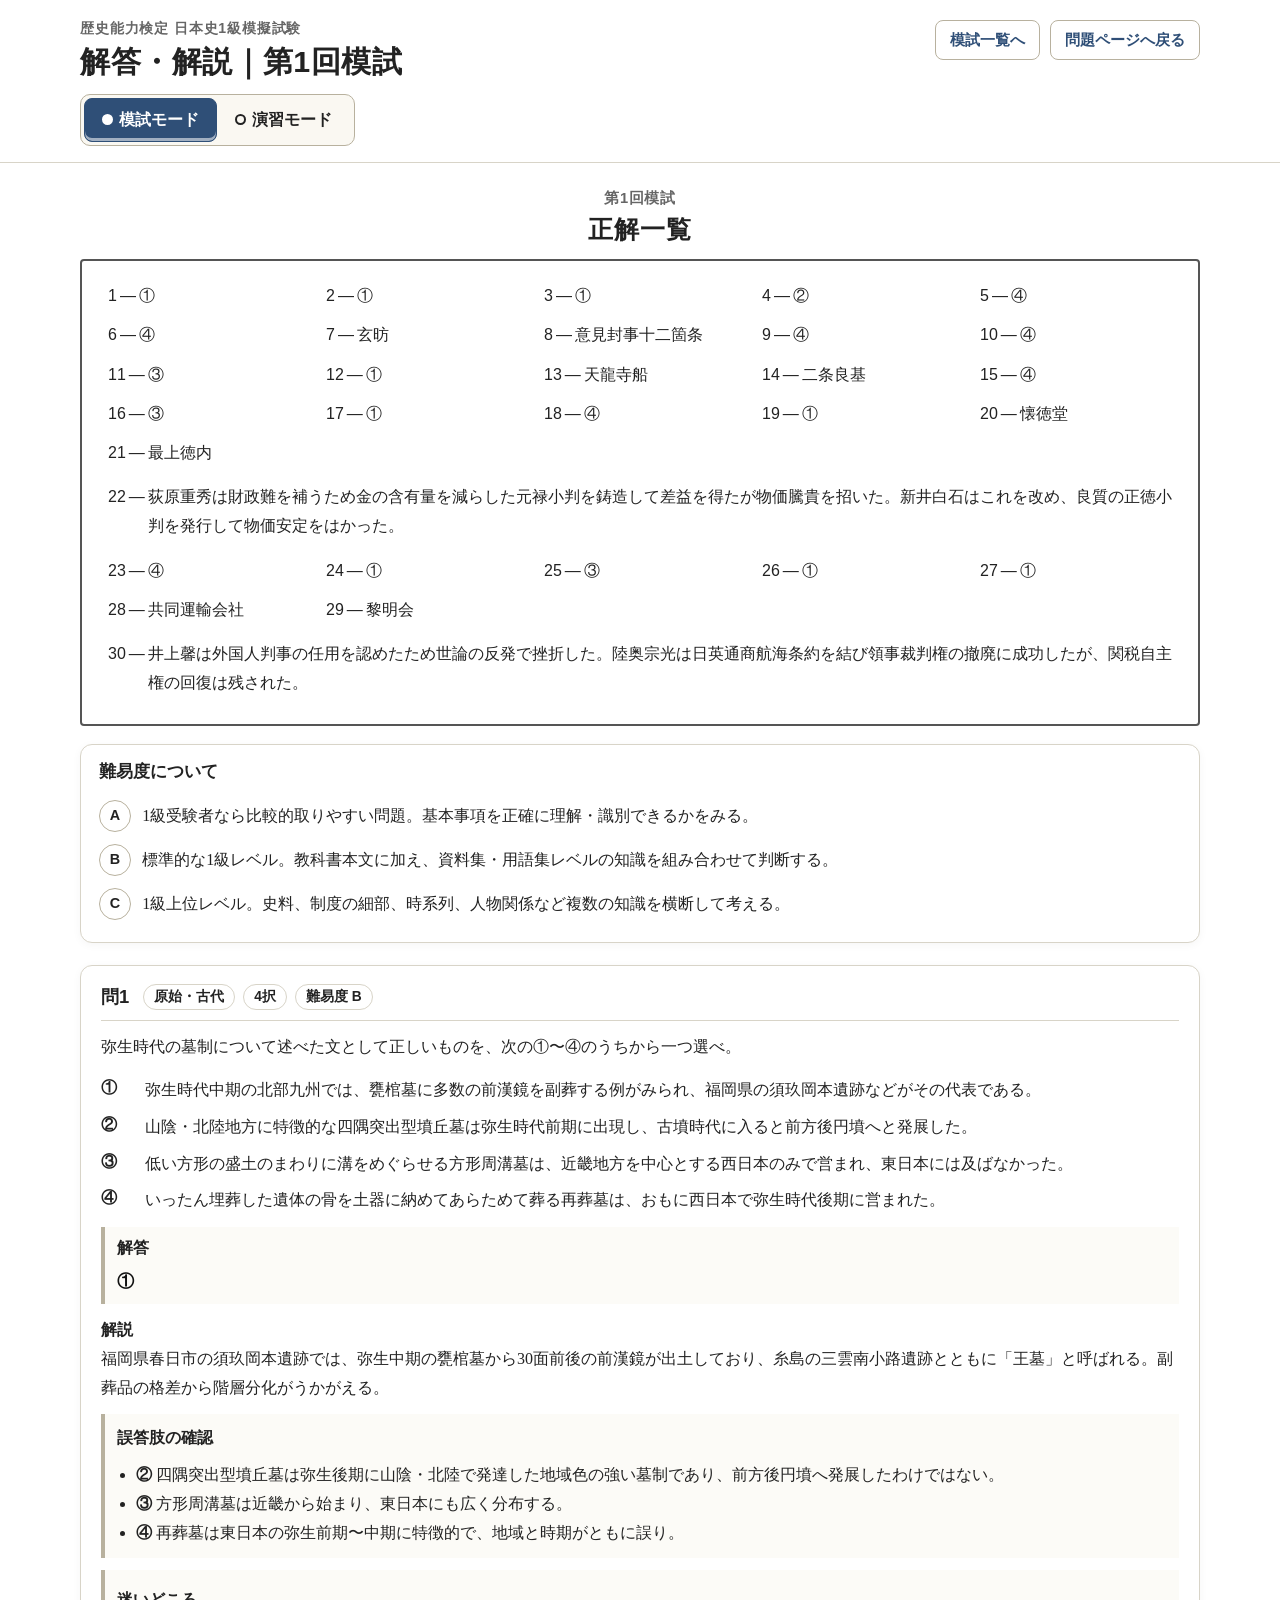
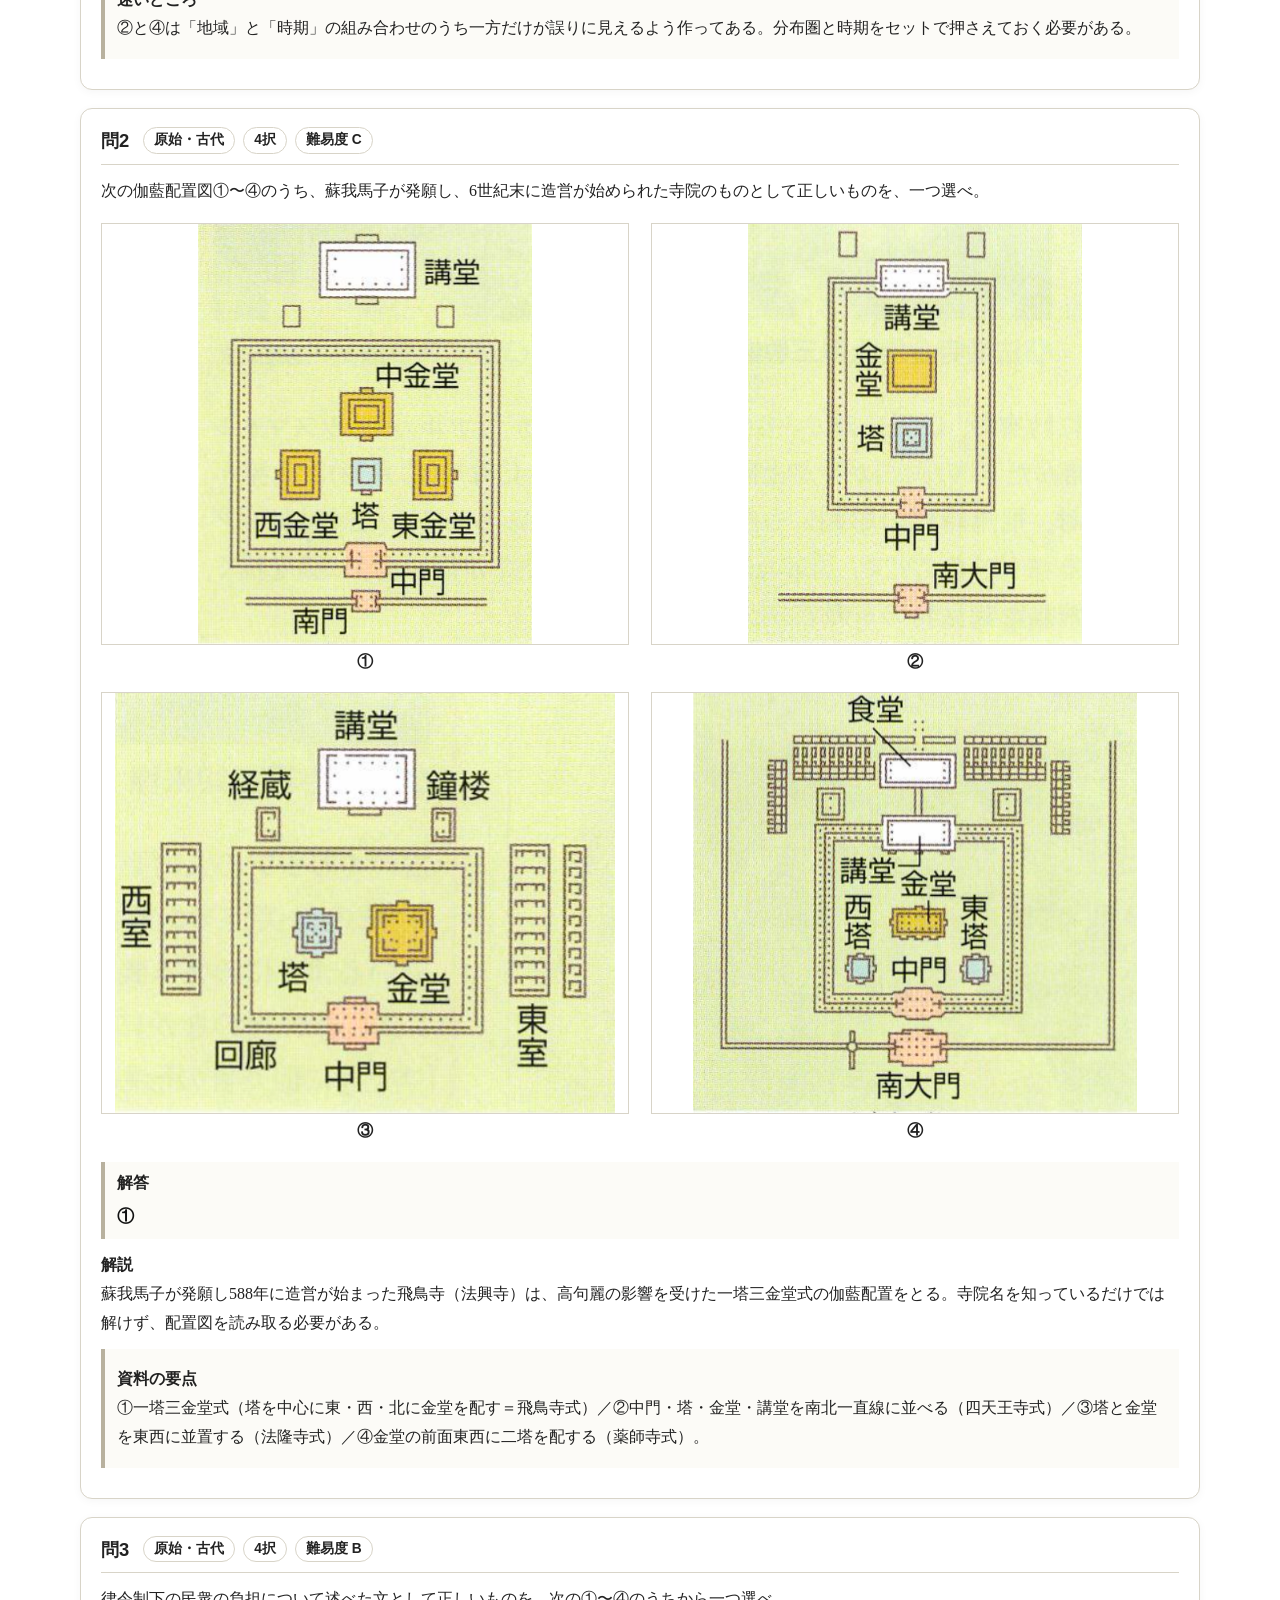
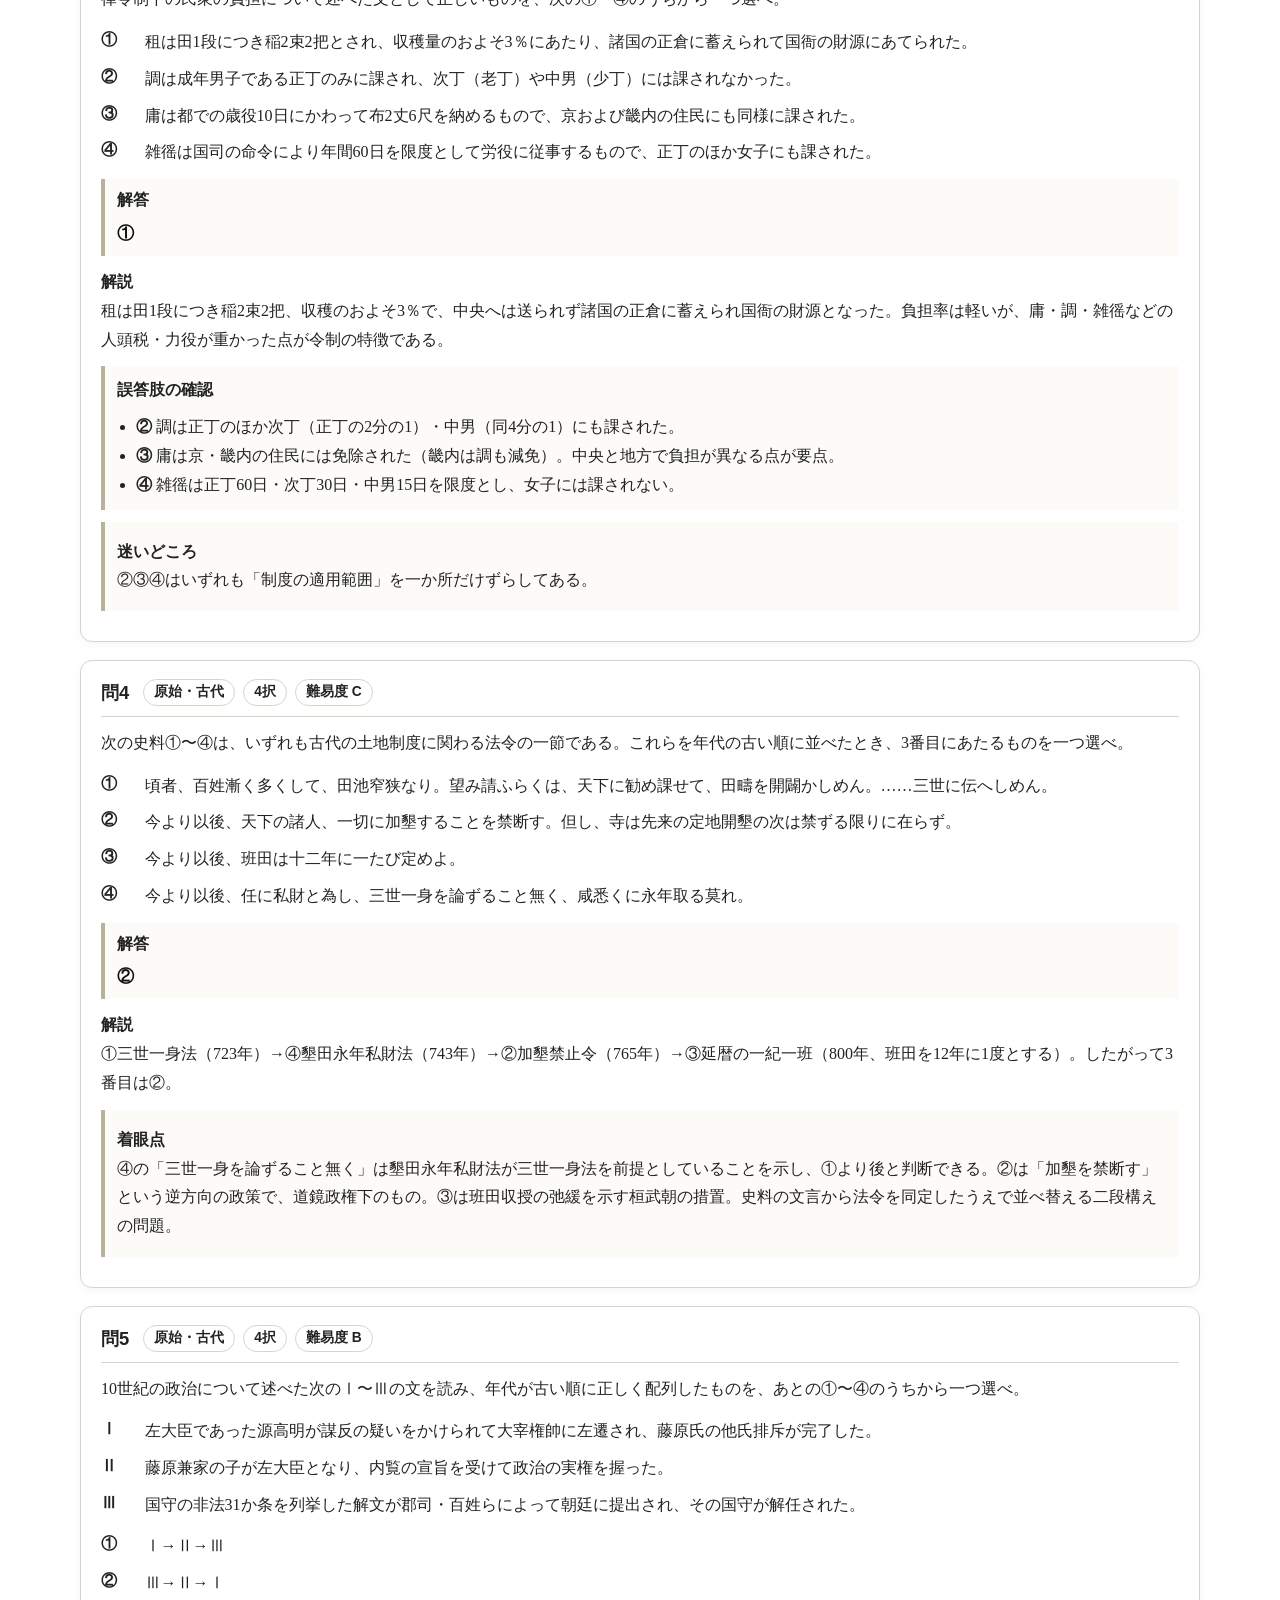
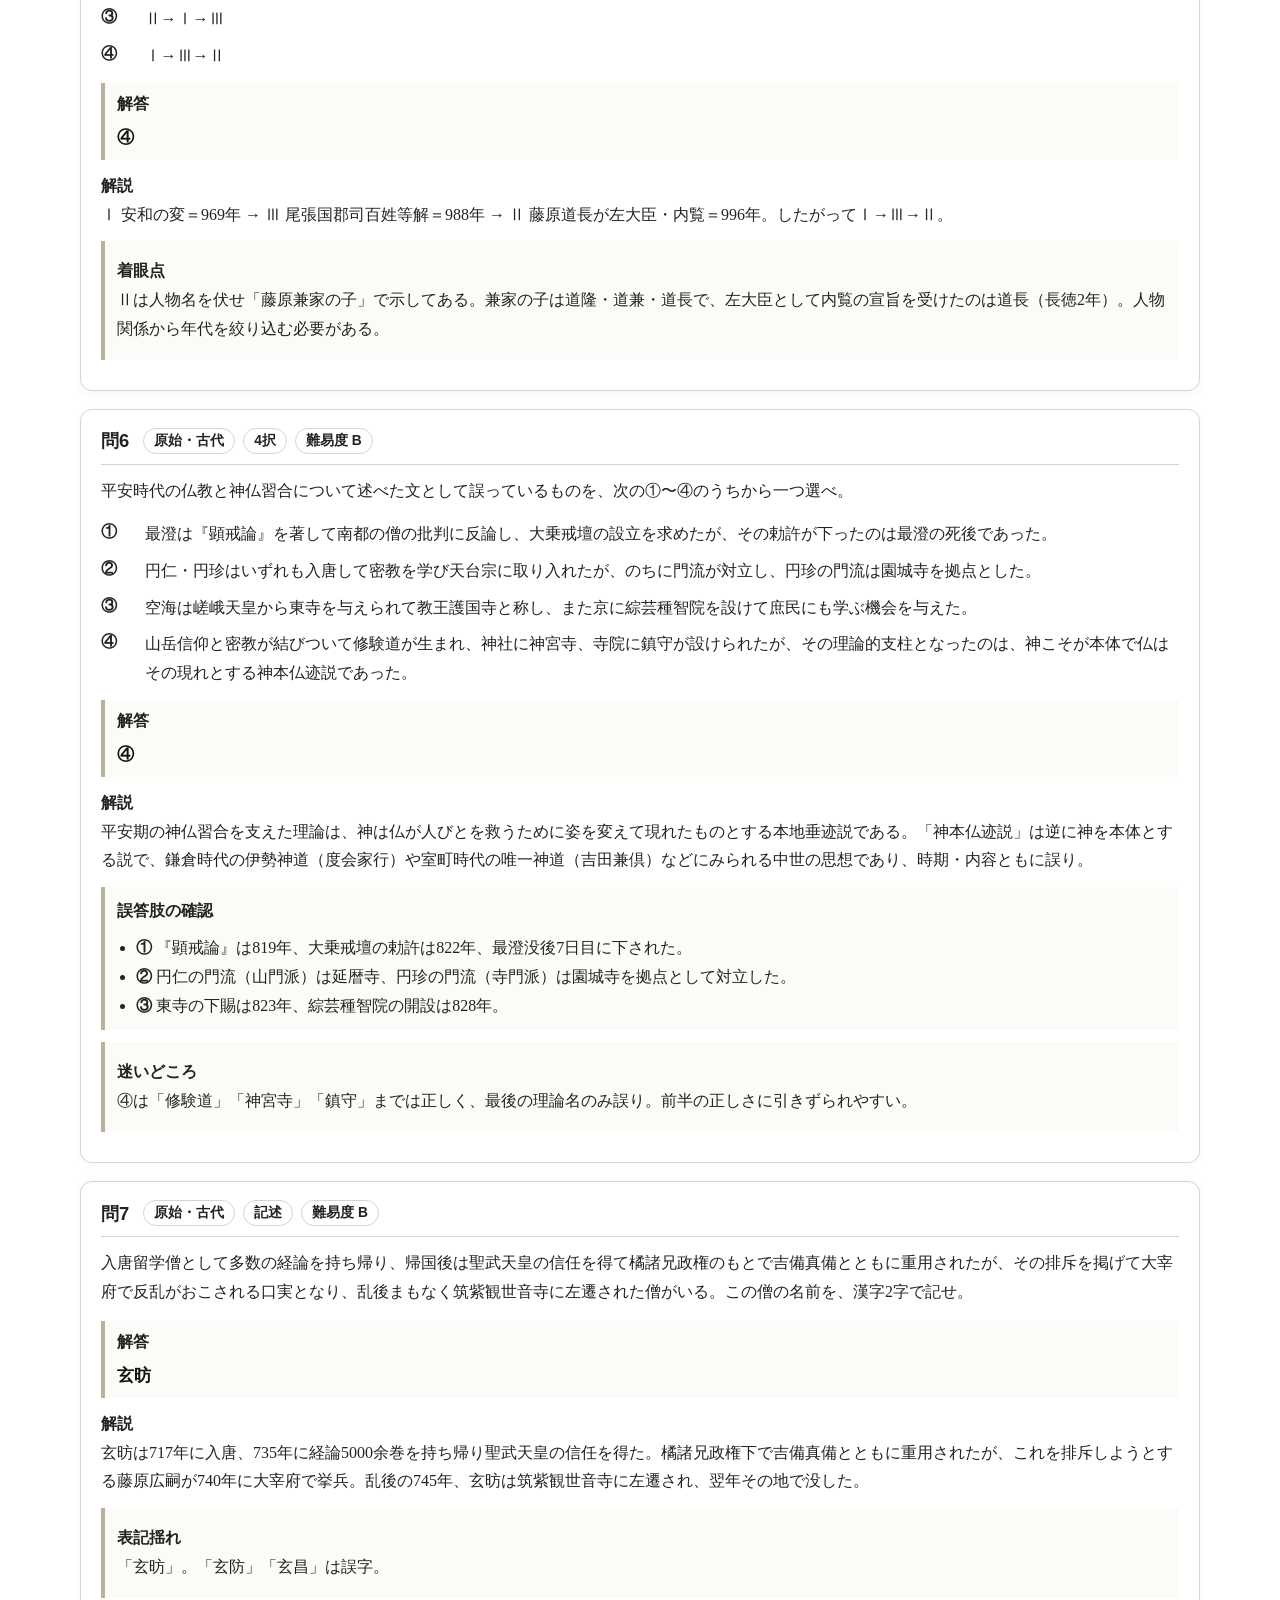
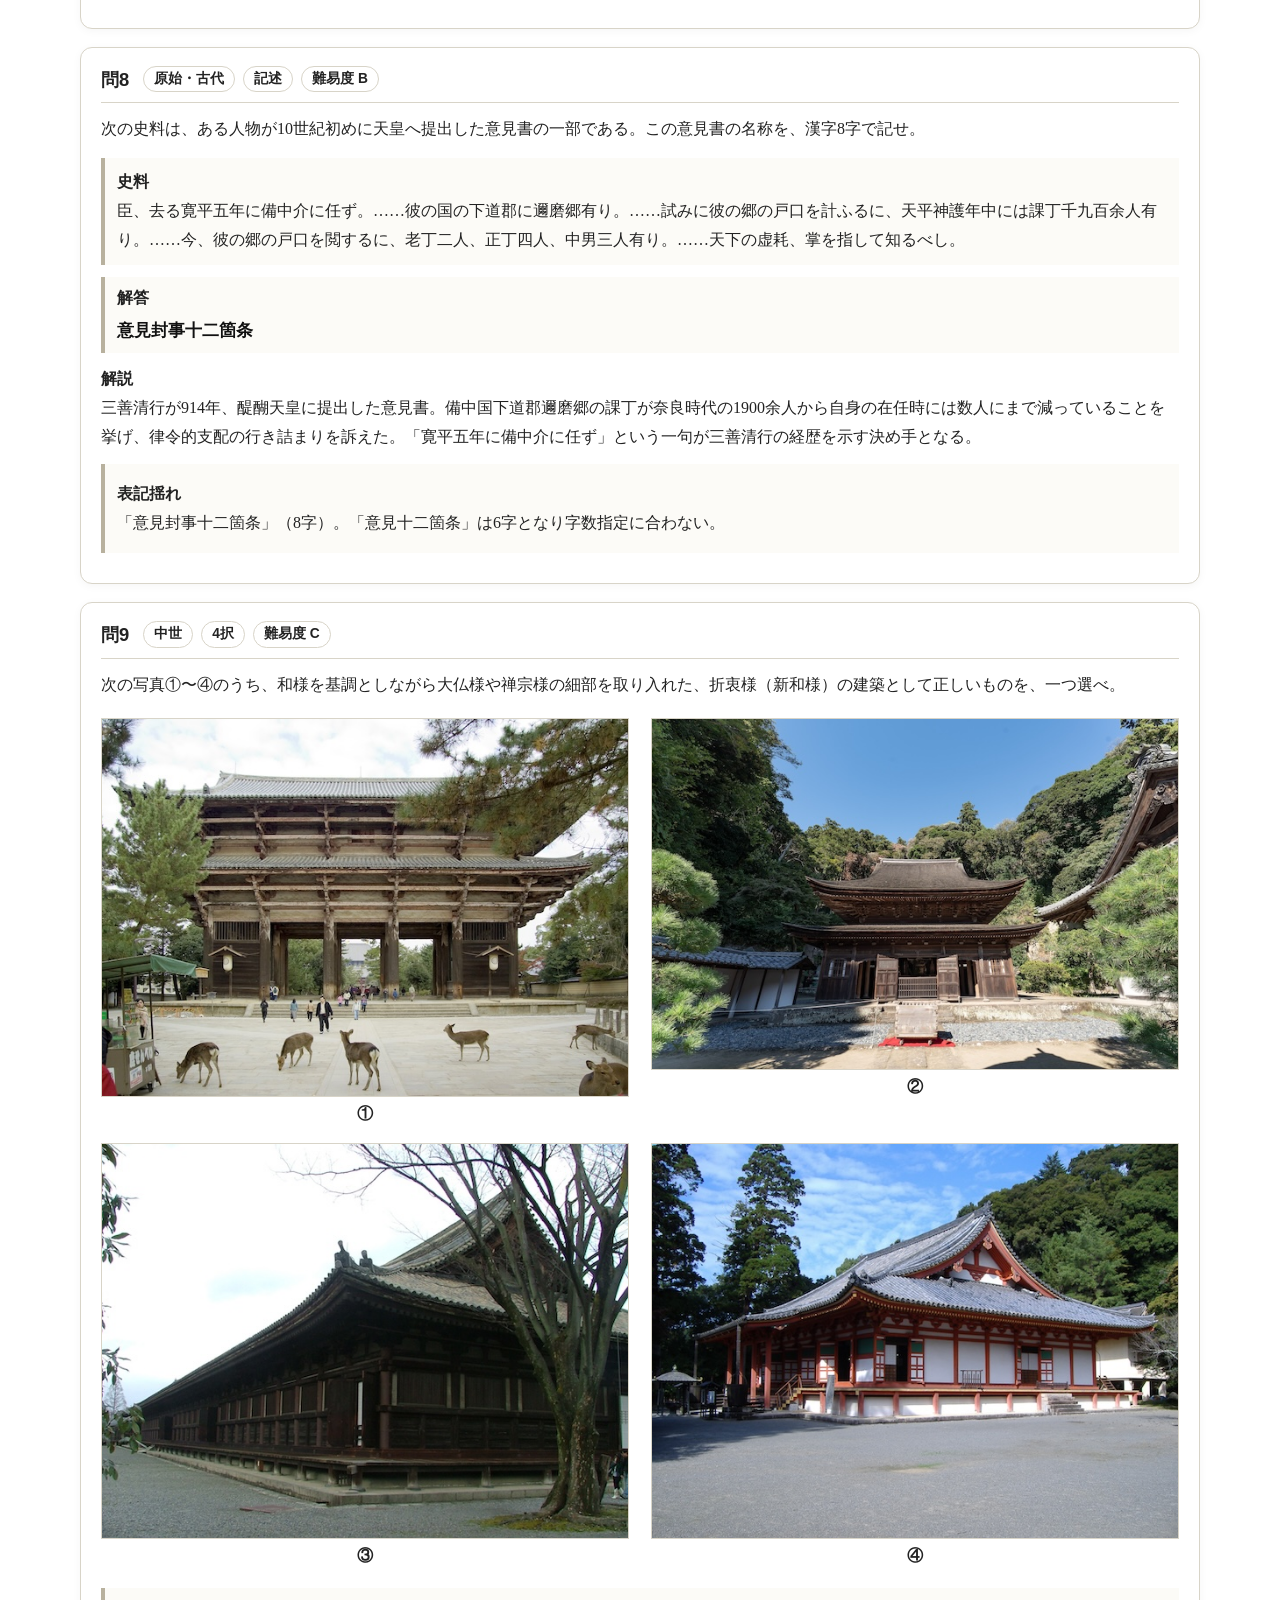
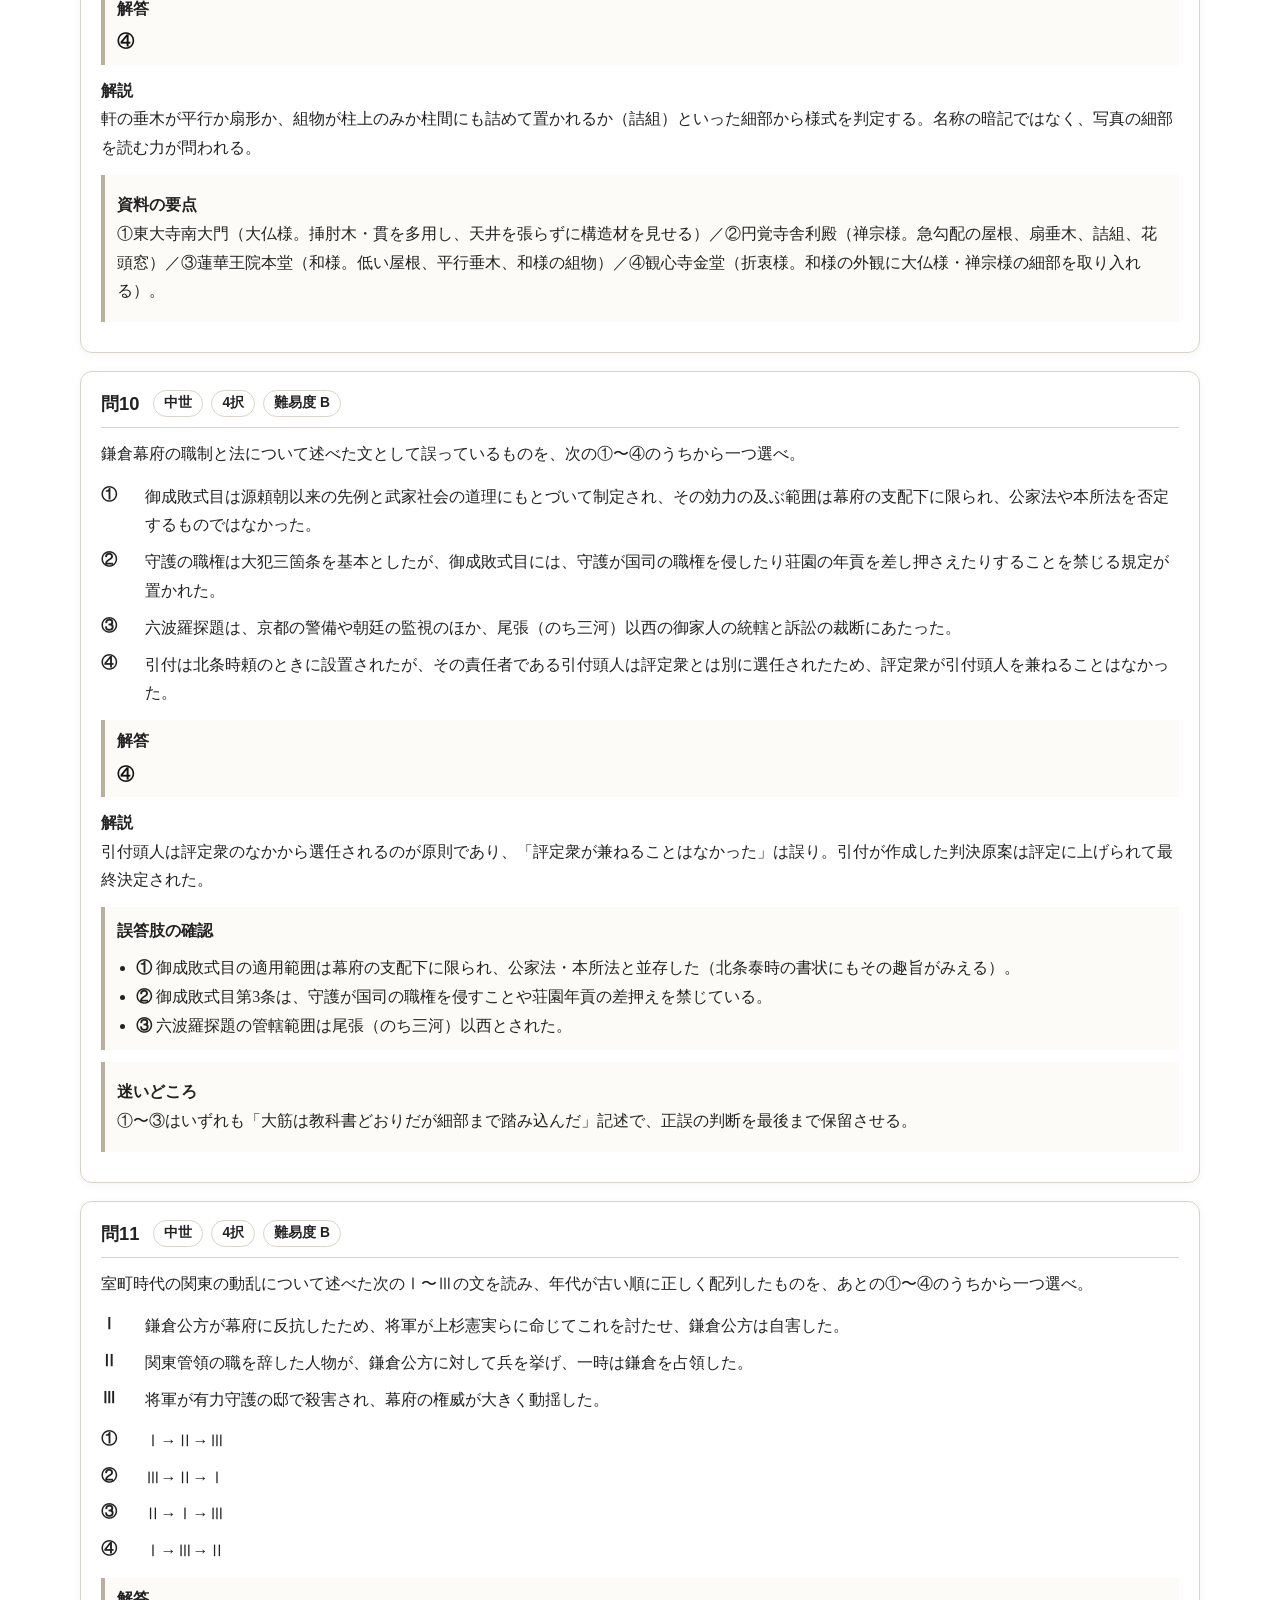
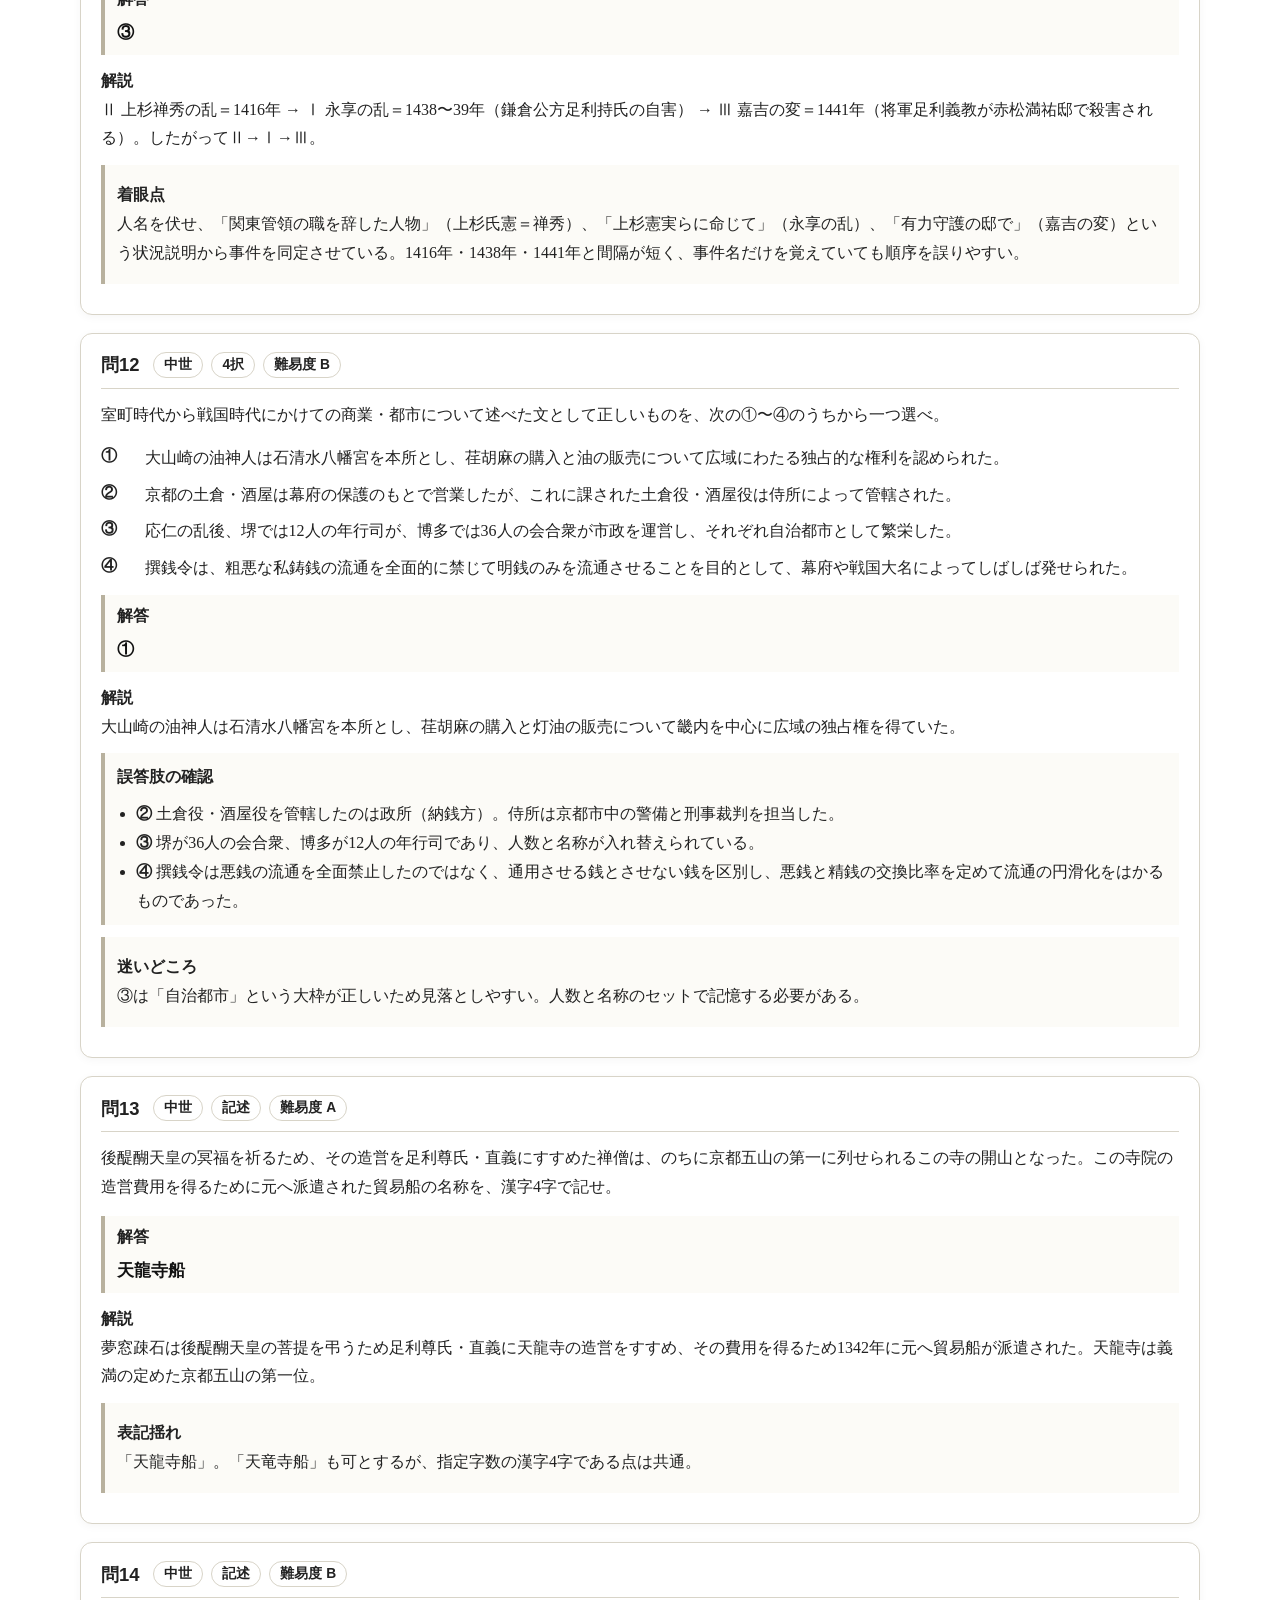
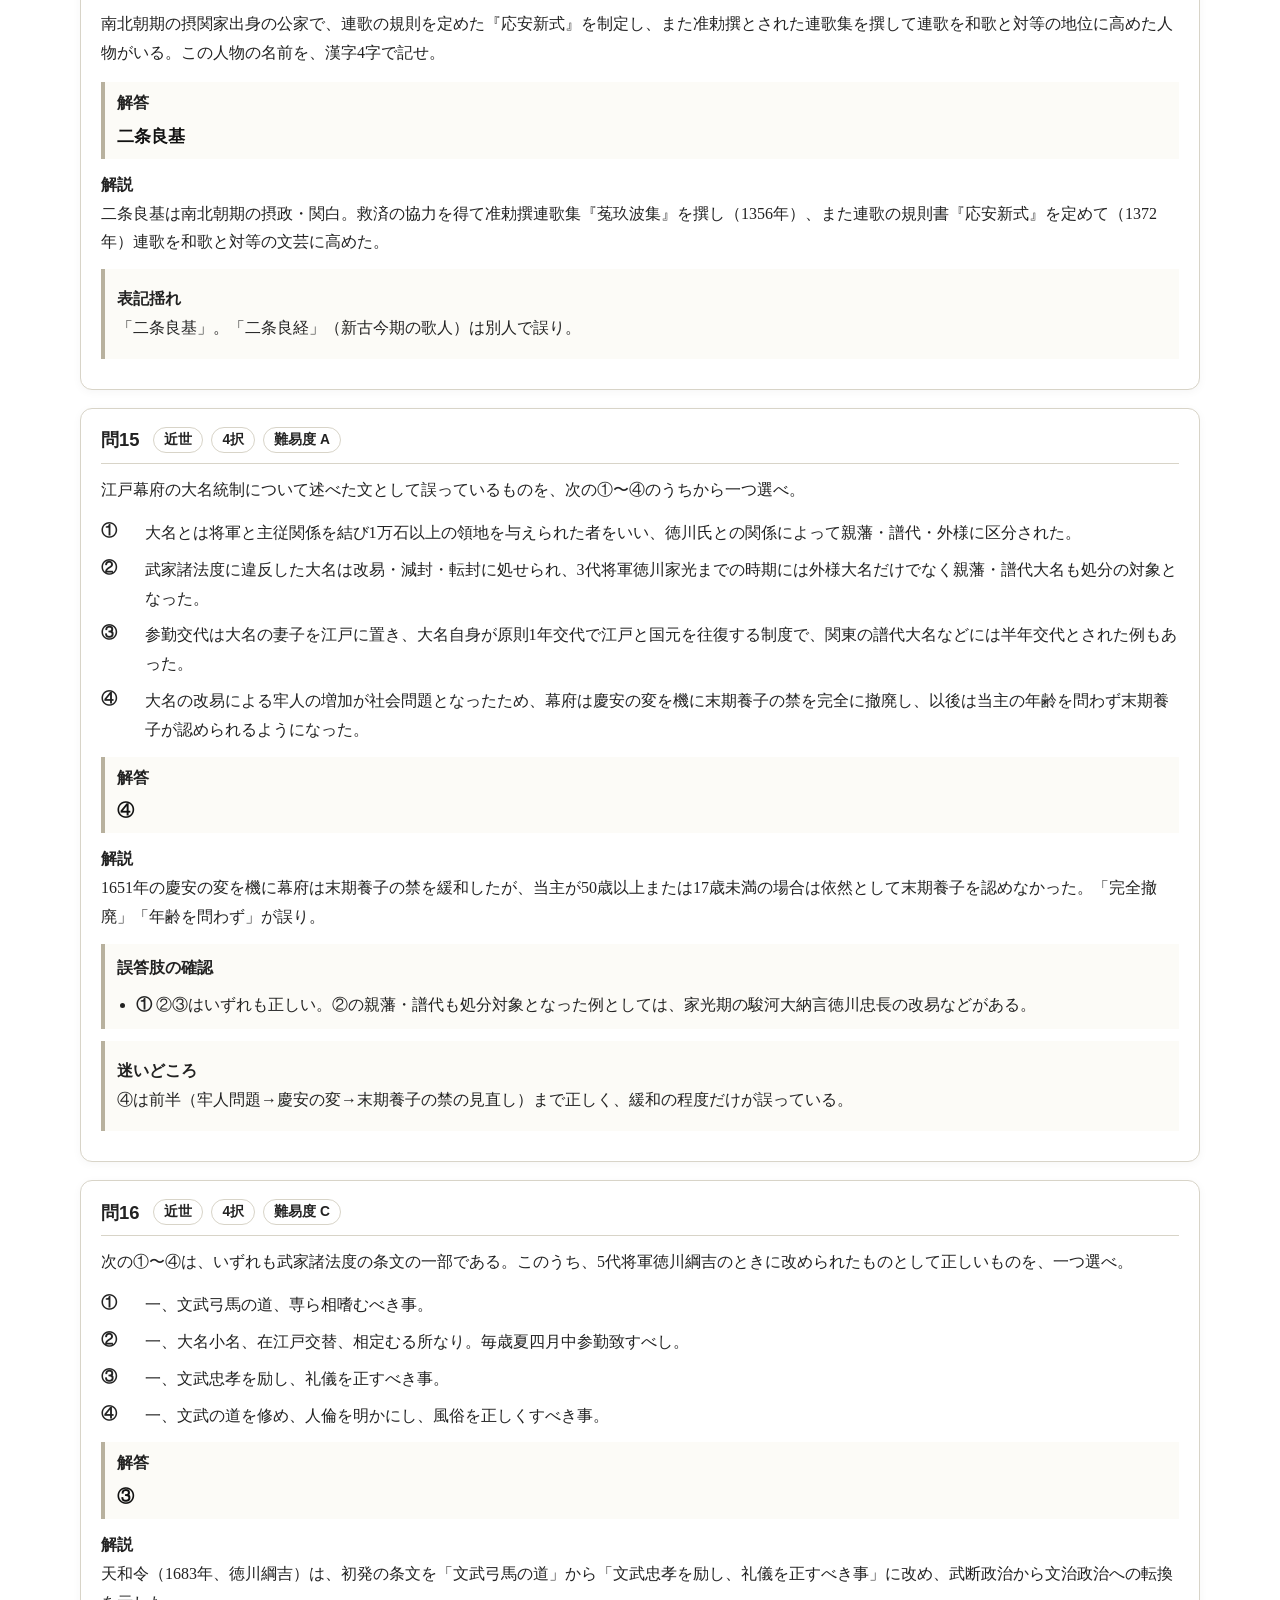
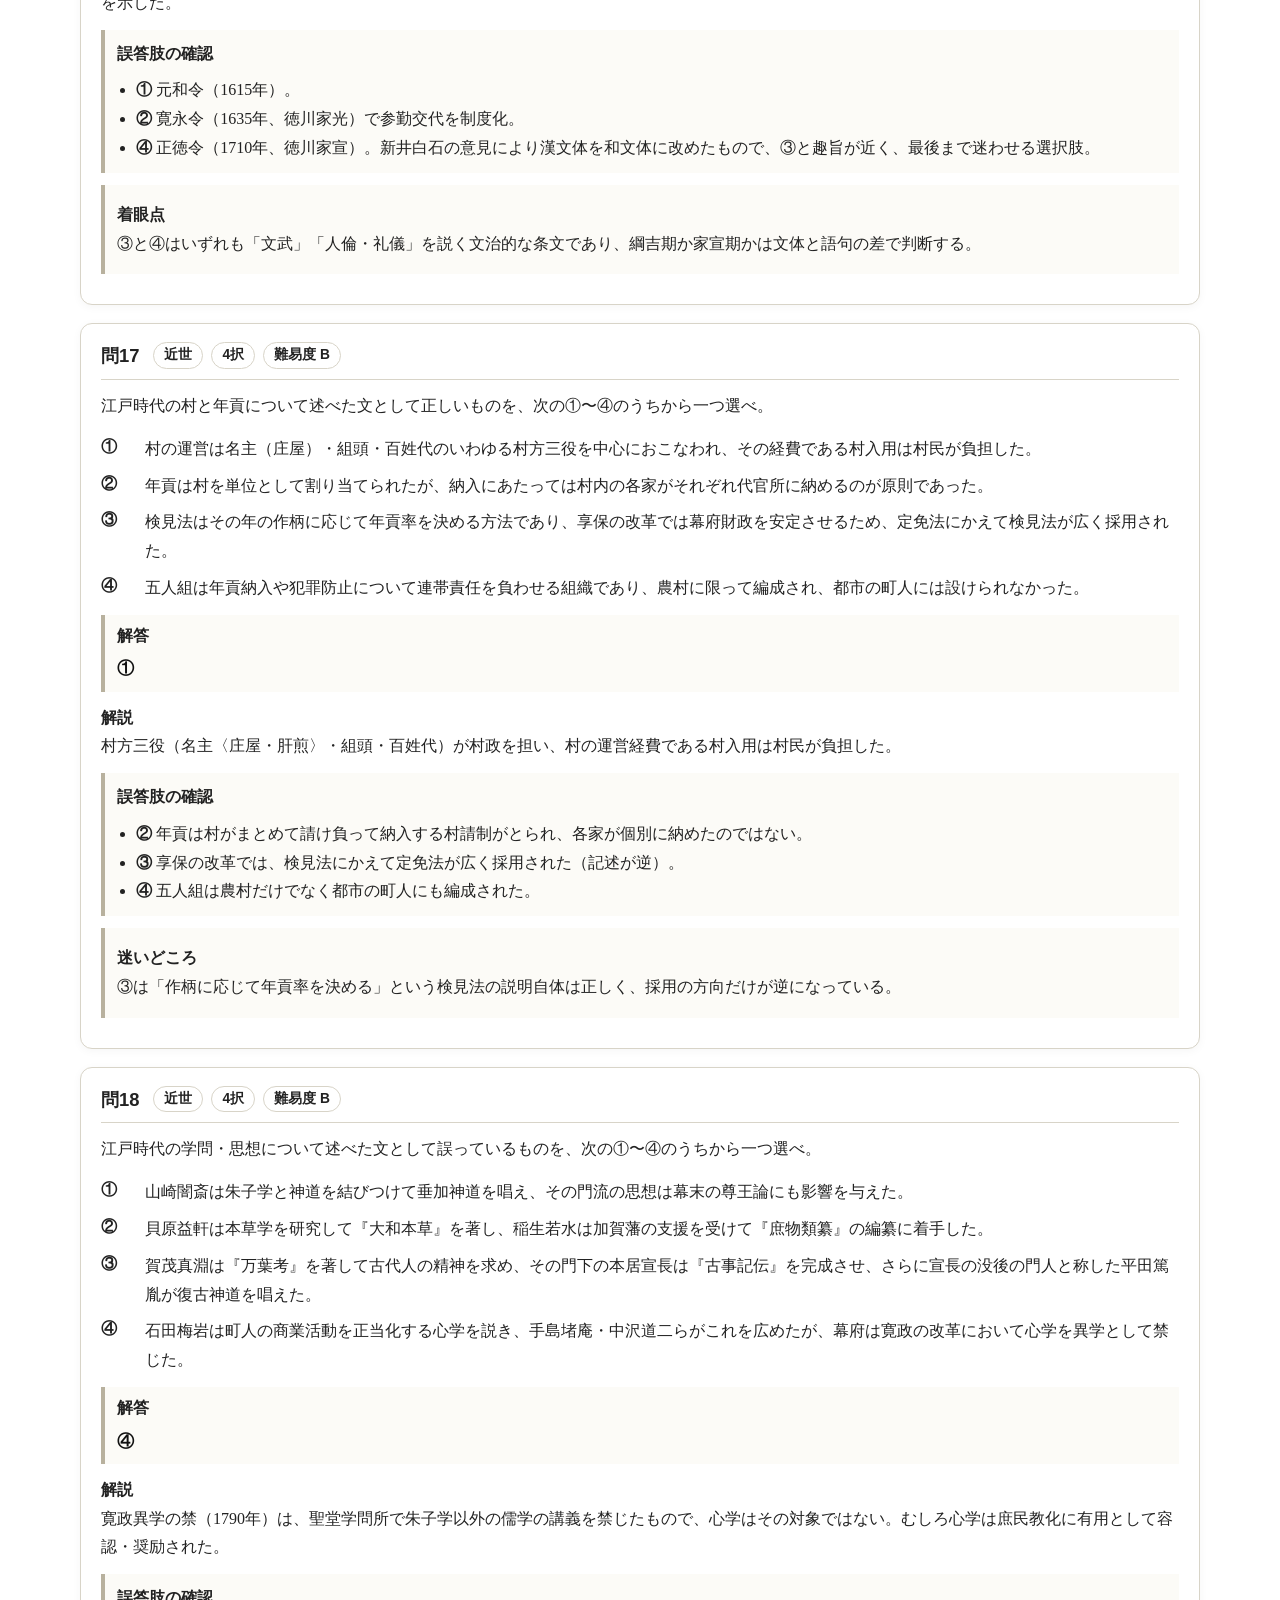
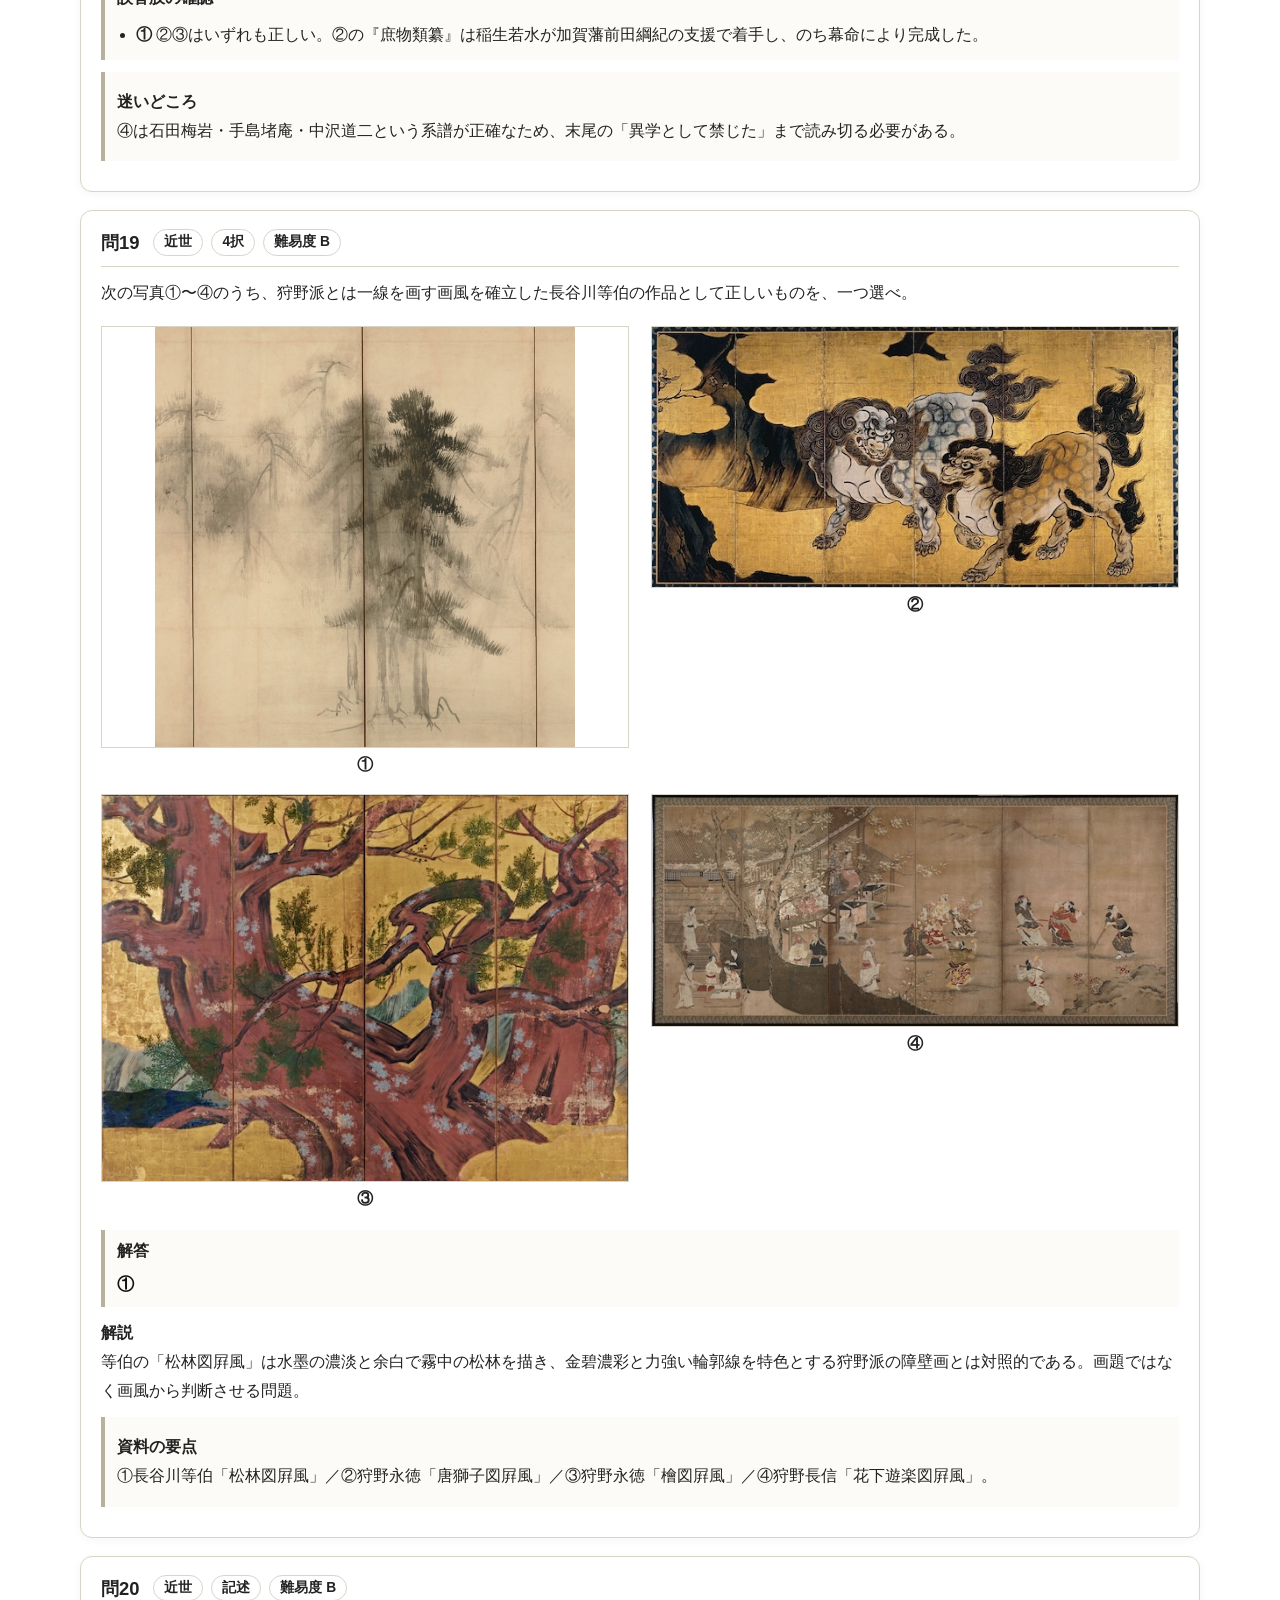
==== commit a19c0207: "Add files via upload" ====
--- a/answers.html
+++ b/answers.html
@@ -3,7 +3,7 @@
 <head>
   <meta charset="UTF-8">
   <meta name="viewport" content="width=device-width, initial-scale=1.0">
-  <title>解答ページ | 歴史能力検定 日本史1級 模擬試験</title>
+  <title>解答ページ | 歴史能力検定 日本史1級模擬試験</title>
   <link rel="stylesheet" href="assets/exam.css">
   <script>
     window.dataLayer = window.dataLayer || [];
@@ -17,7 +17,7 @@
     <div class="wrap">
       <div class="header-row">
         <div>
-          <p class="eyebrow">歴史能力検定 日本史1級 模擬試験</p>
+          <p class="eyebrow">歴史能力検定 日本史1級模擬試験</p>
           <h1 id="page-title">解答ページ</h1>
         </div>
         <nav class="header-nav">
@@ -25,6 +25,14 @@
           <a id="top-question-link" href="#">問題ページへ戻る</a>
         </nav>
       </div>
+      <nav class="mode-switch" aria-label="モード切替">
+        <a href="index.html" class="mode-switch-item is-current" aria-current="true" data-mode-link="mock">
+          <span class="mode-switch-mark" aria-hidden="true"></span>模試モード
+        </a>
+        <a href="practice.html" class="mode-switch-item" data-mode-link="practice">
+          <span class="mode-switch-mark" aria-hidden="true"></span>演習モード
+        </a>
+      </nav>
     </div>
   </header>
 
--- a/assets/exam.css
+++ b/assets/exam.css
@@ -610,3 +610,148 @@
     grid-template-columns: 1fr;
   }
 }
+
+
+/* ===== トップページ：模試全体の難易度表示 ===== */
+.mock-difficulty-mark {
+  display: inline-flex;
+  align-items: center;
+  justify-content: center;
+  min-width: 1.75em;
+  margin-left: 0.5em;
+  padding: 0.18em 0.42em;
+  border: 1px solid transparent;
+  border-radius: 999px;
+  font: 700 0.72em/1.3 var(--sans);
+  letter-spacing: 0.04em;
+  vertical-align: 0.12em;
+  white-space: nowrap;
+}
+
+.mock-difficulty-mark.is-hard {
+  color: #9b2c2c;
+  background: #fdecec;
+  border-color: #efb8b8;
+}
+
+.mock-difficulty-mark.is-easy {
+  color: #245d9c;
+  background: #eaf3ff;
+  border-color: #b9d4f5;
+}
+
+@media (forced-colors: active) {
+  .mock-difficulty-mark {
+    color: CanvasText;
+    background: Canvas;
+    border-color: CanvasText;
+  }
+}
+
+
+/* ===== 模試モード / 演習モード 切替（全ページ共通） ===== */
+.mode-switch {
+  display: inline-flex;
+  margin-top: 14px;
+  padding: 3px;
+  border: 1px solid var(--line-strong);
+  border-radius: 10px;
+  background: var(--bg-soft);
+  font-family: var(--sans);
+  max-width: 100%;
+}
+
+.mode-switch-item {
+  display: inline-flex;
+  align-items: center;
+  justify-content: center;
+  gap: 6px;
+  min-height: 44px;
+  min-width: 8.5em;
+  padding: 8px 16px;
+  border: 1px solid transparent;
+  border-radius: 8px;
+  color: var(--ink);
+  font: 700 0.98rem/1.2 var(--sans);
+  text-decoration: none;
+}
+
+.mode-switch-item:hover {
+  background: #fff;
+  text-decoration: none;
+}
+
+/* 現在のモード：色に加え「塗りつぶし＋枠＋●印＋下線」で示す */
+.mode-switch-item[aria-current] {
+  background: var(--accent);
+  border-color: var(--accent);
+  color: #fff;
+  box-shadow: inset 0 -3px 0 rgba(255, 255, 255, 0.55);
+}
+
+.mode-switch-mark {
+  display: inline-block;
+  width: 0.7em;
+  height: 0.7em;
+  border: 2px solid currentColor;
+  border-radius: 50%;
+  flex: 0 0 auto;
+}
+
+.mode-switch-item[aria-current] .mode-switch-mark {
+  background: currentColor;
+}
+
+.mode-switch-item:focus-visible,
+.header-nav a:focus-visible,
+.bottom-nav a:focus-visible,
+.mock-actions a:focus-visible {
+  outline: 3px solid #1d4ed8;
+  outline-offset: 2px;
+}
+
+.site-header .header-row + .mode-switch {
+  margin-top: 12px;
+}
+
+@media (max-width: 720px) {
+  .mode-switch {
+    display: flex;
+    width: 100%;
+  }
+
+  .mode-switch-item {
+    flex: 1 1 0;
+    min-width: 0;
+    padding: 8px 10px;
+  }
+}
+
+@media (forced-colors: active) {
+  .mode-switch-item[aria-current] {
+    forced-color-adjust: none;
+    background: Highlight;
+    color: HighlightText;
+    border-color: Highlight;
+  }
+  .mode-switch-item {
+    border-color: CanvasText;
+  }
+}
+
+.mode-intro {
+  margin: 0;
+}
+.mode-intro-actions {
+  margin-top: 12px;
+}
+.mode-intro-actions a {
+  display: inline-flex;
+  align-items: center;
+  min-height: 44px;
+  padding: 10px 16px;
+  border: 1px solid var(--accent);
+  border-radius: 8px;
+  background: var(--accent-soft);
+  font: 700 0.96rem/1.2 var(--sans);
+}
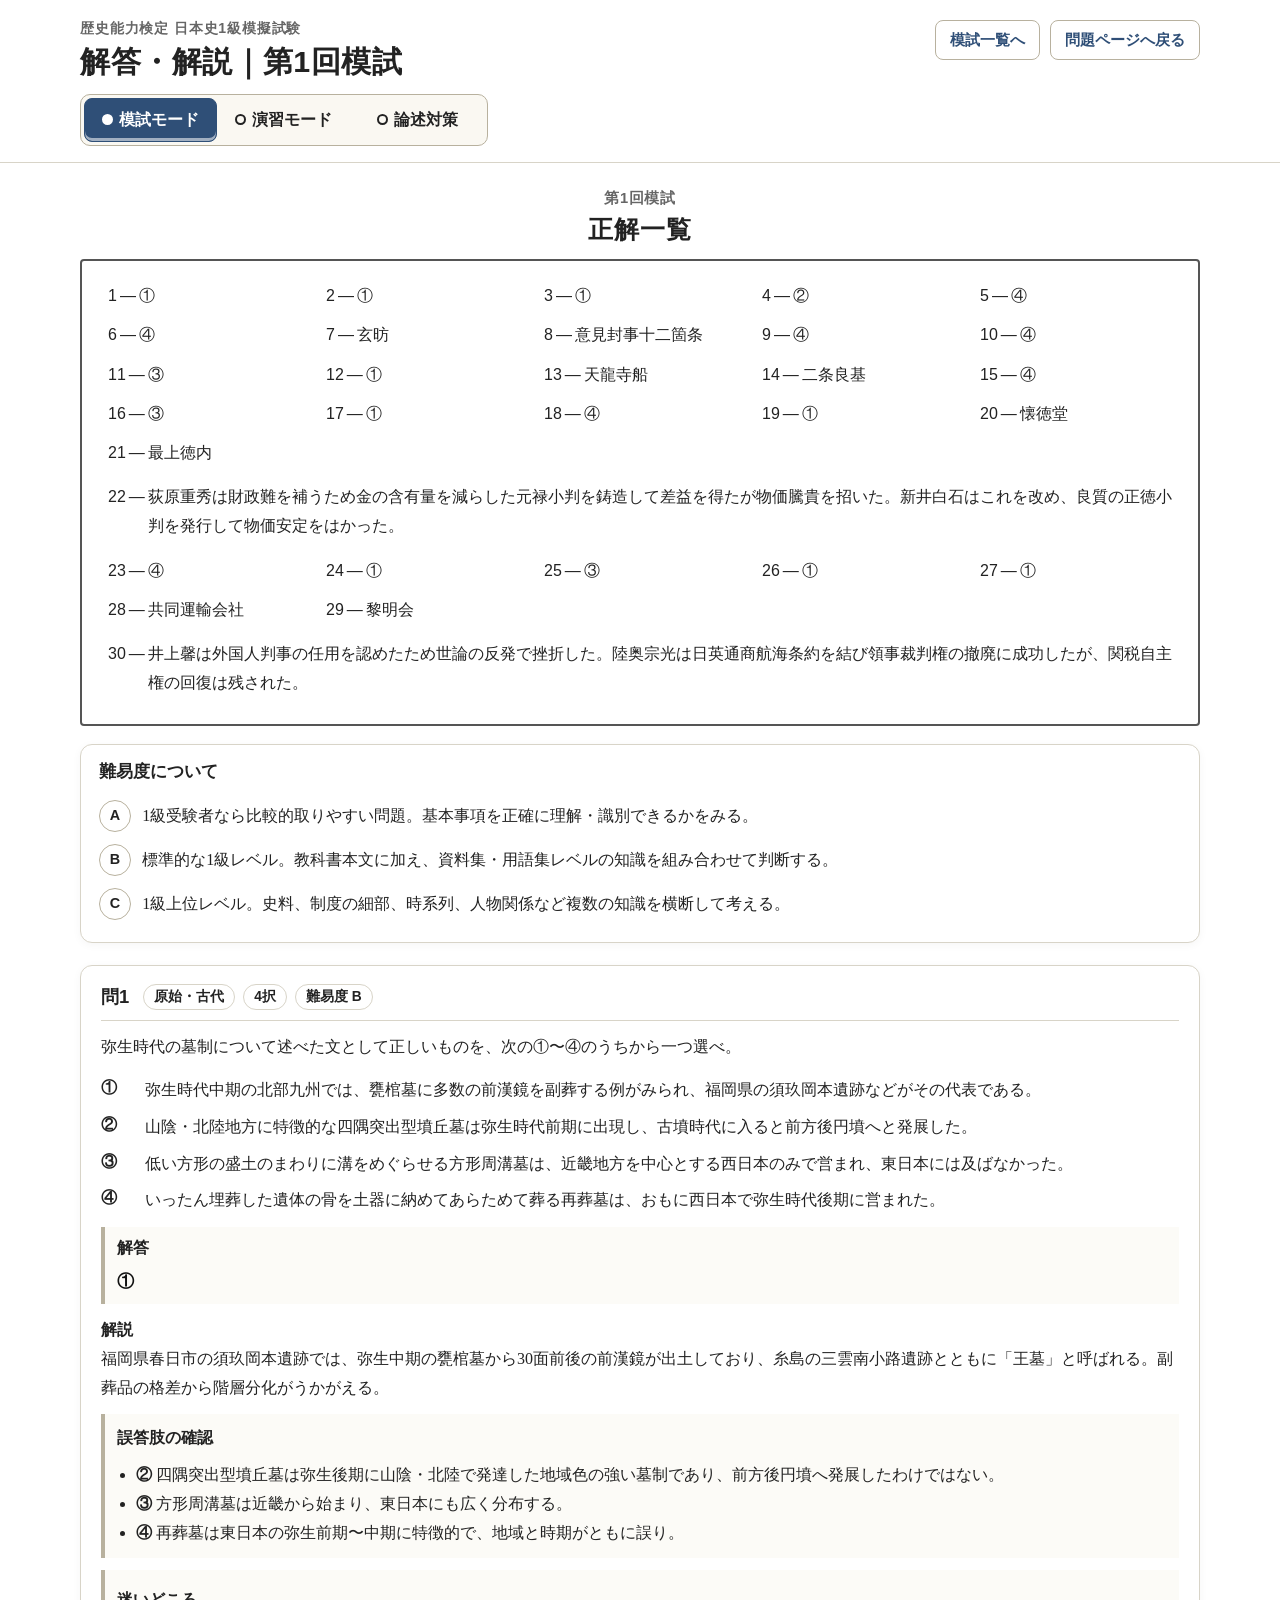
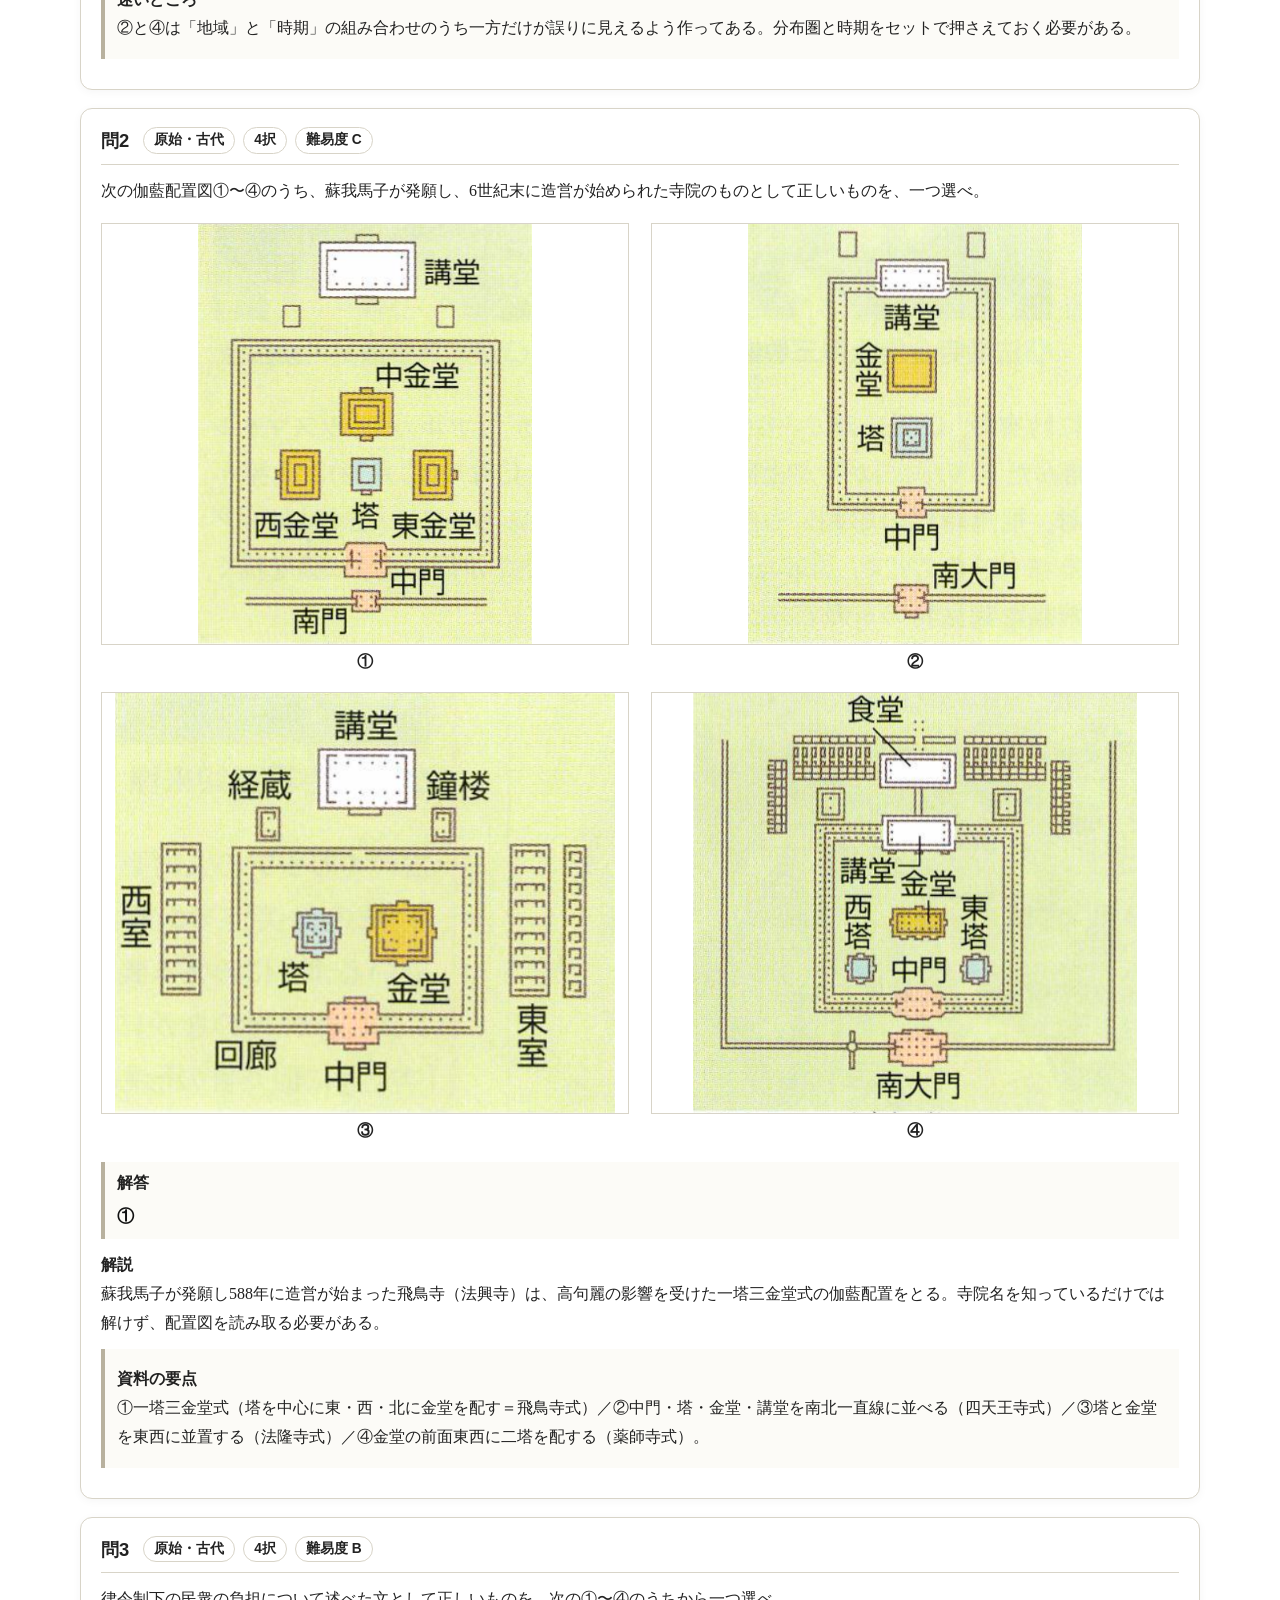
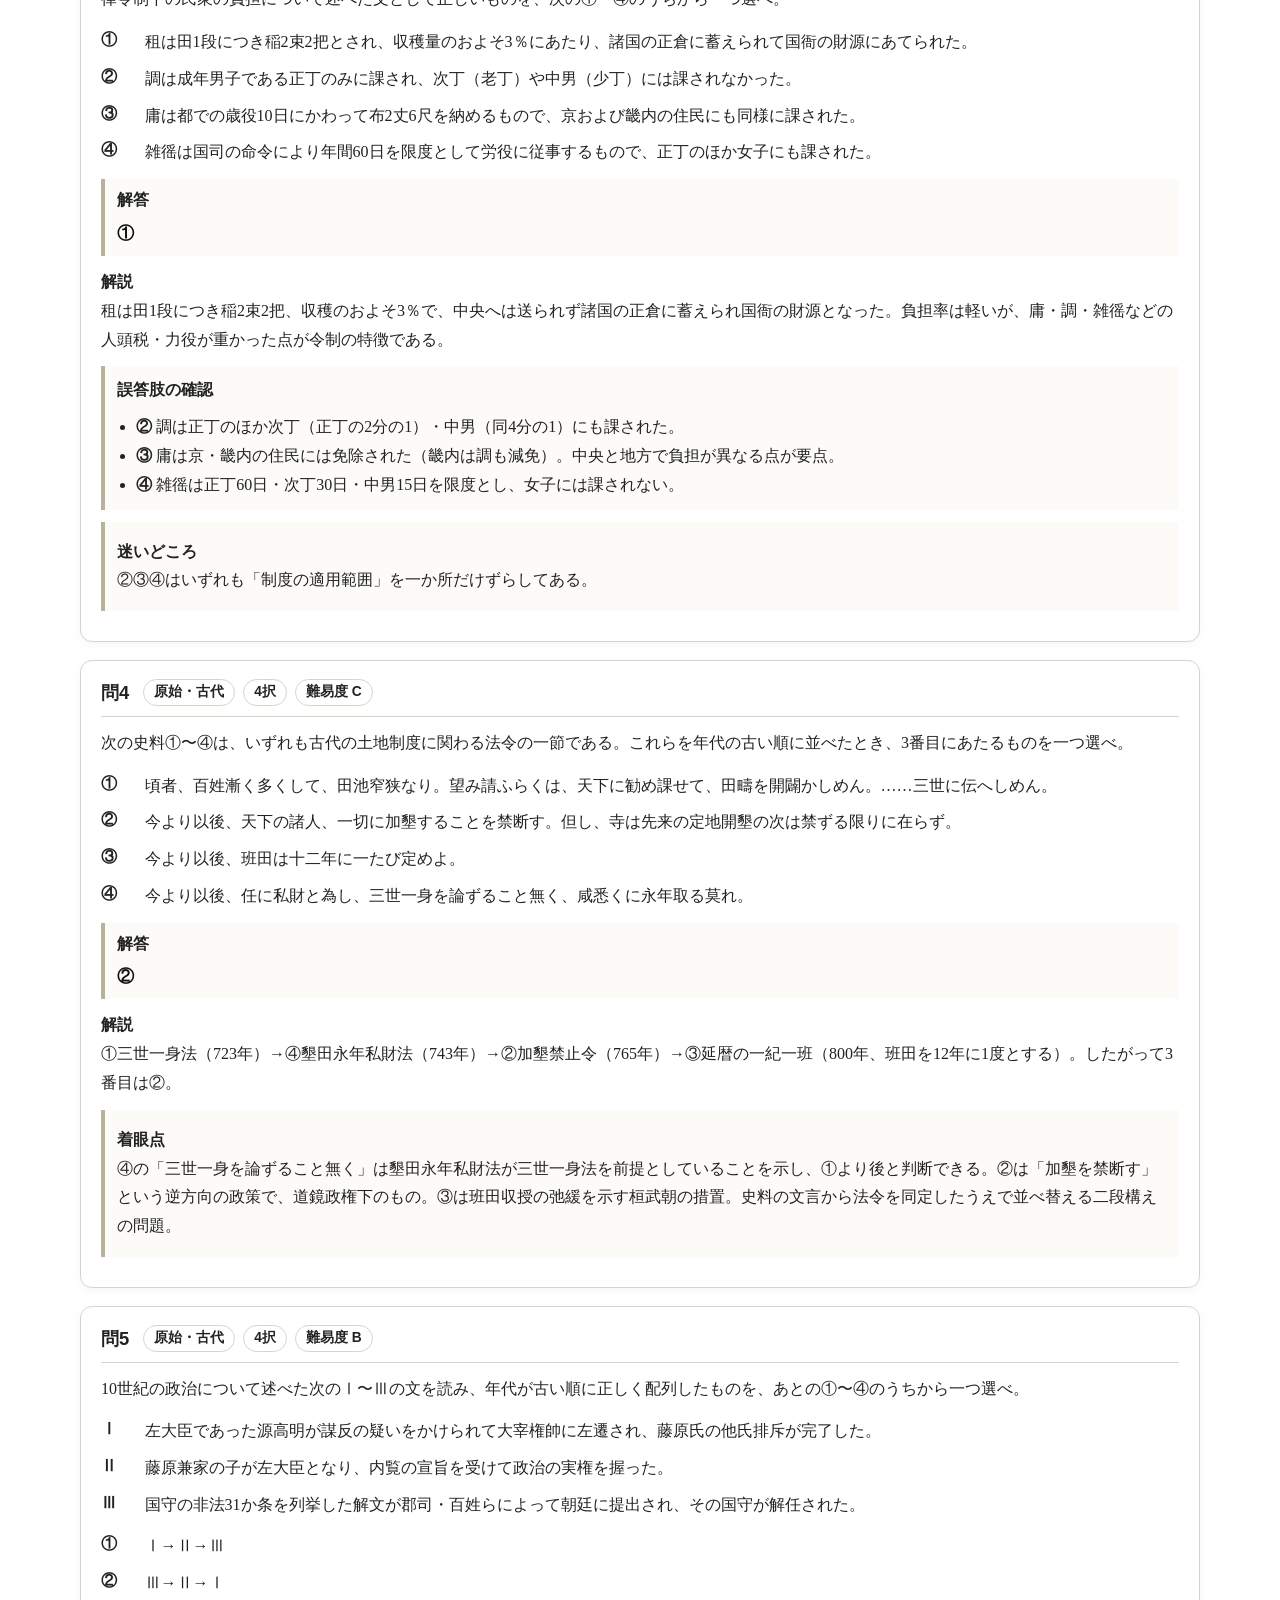
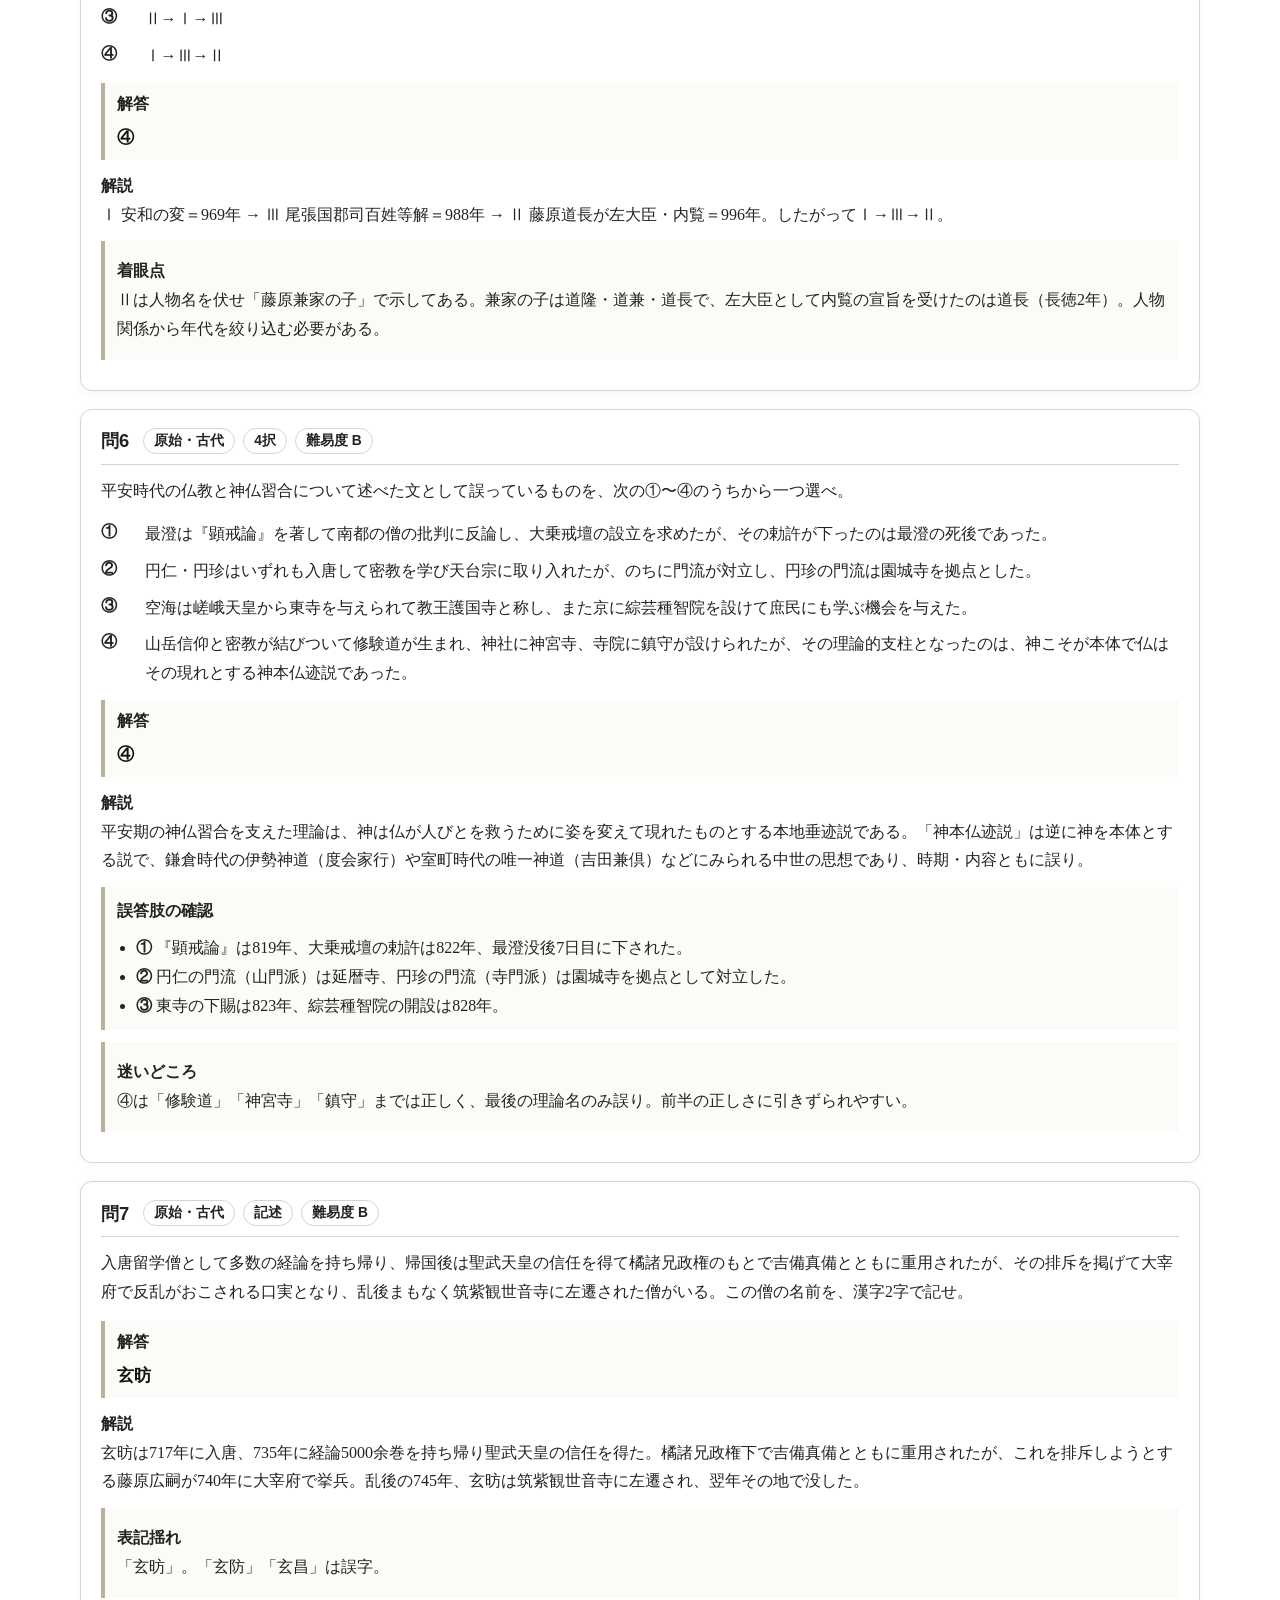
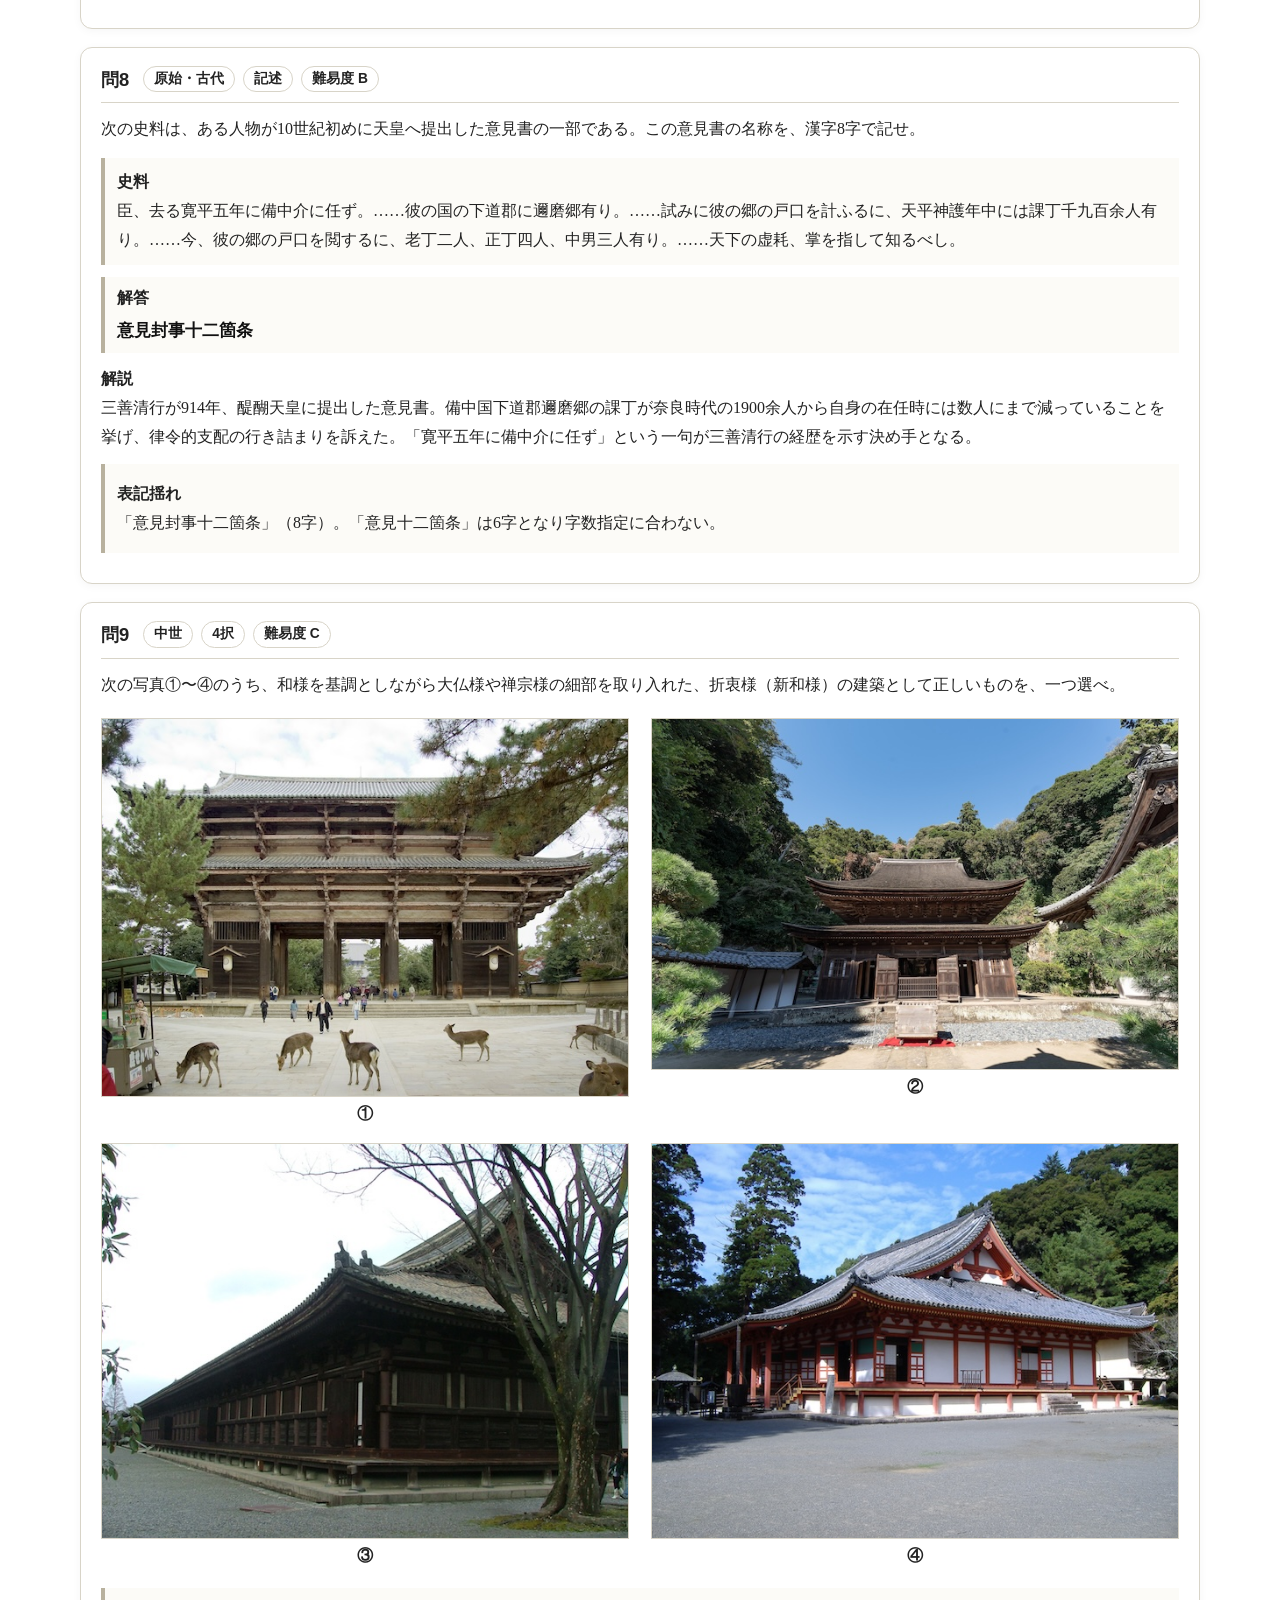
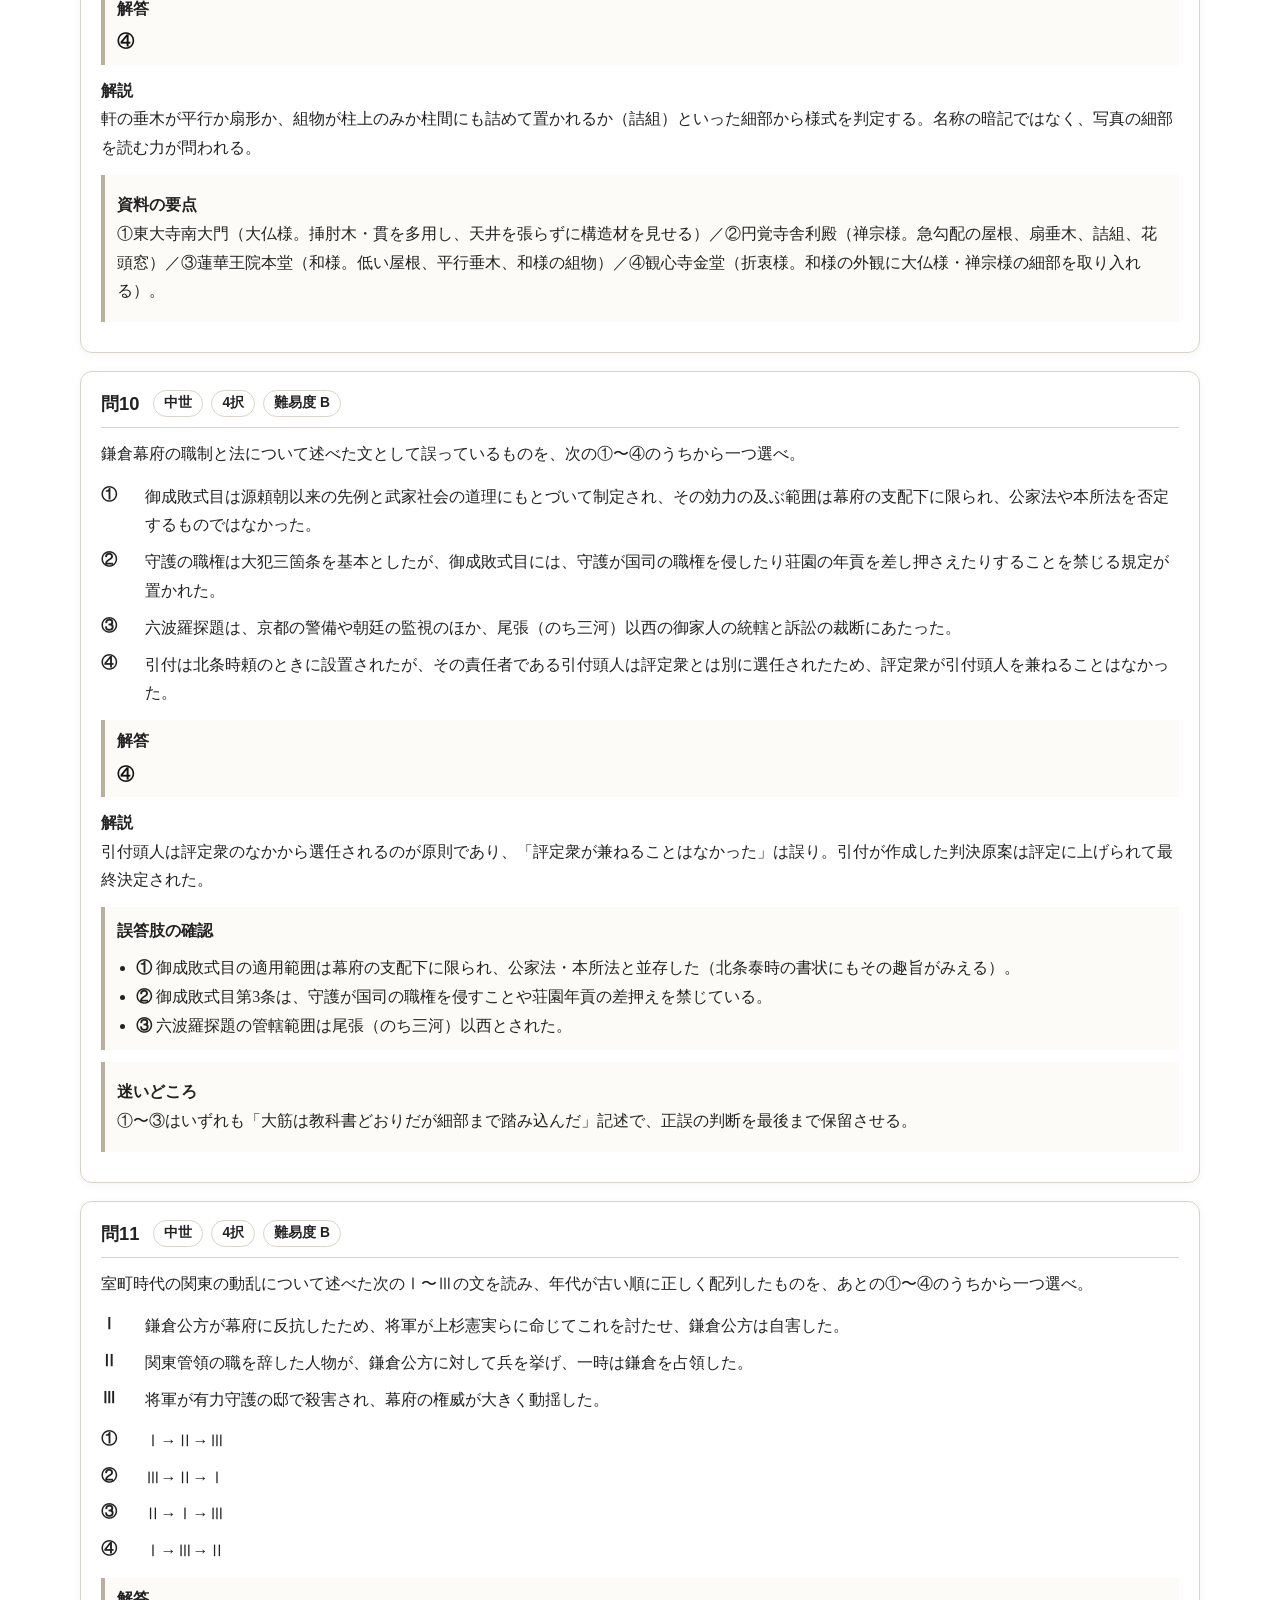
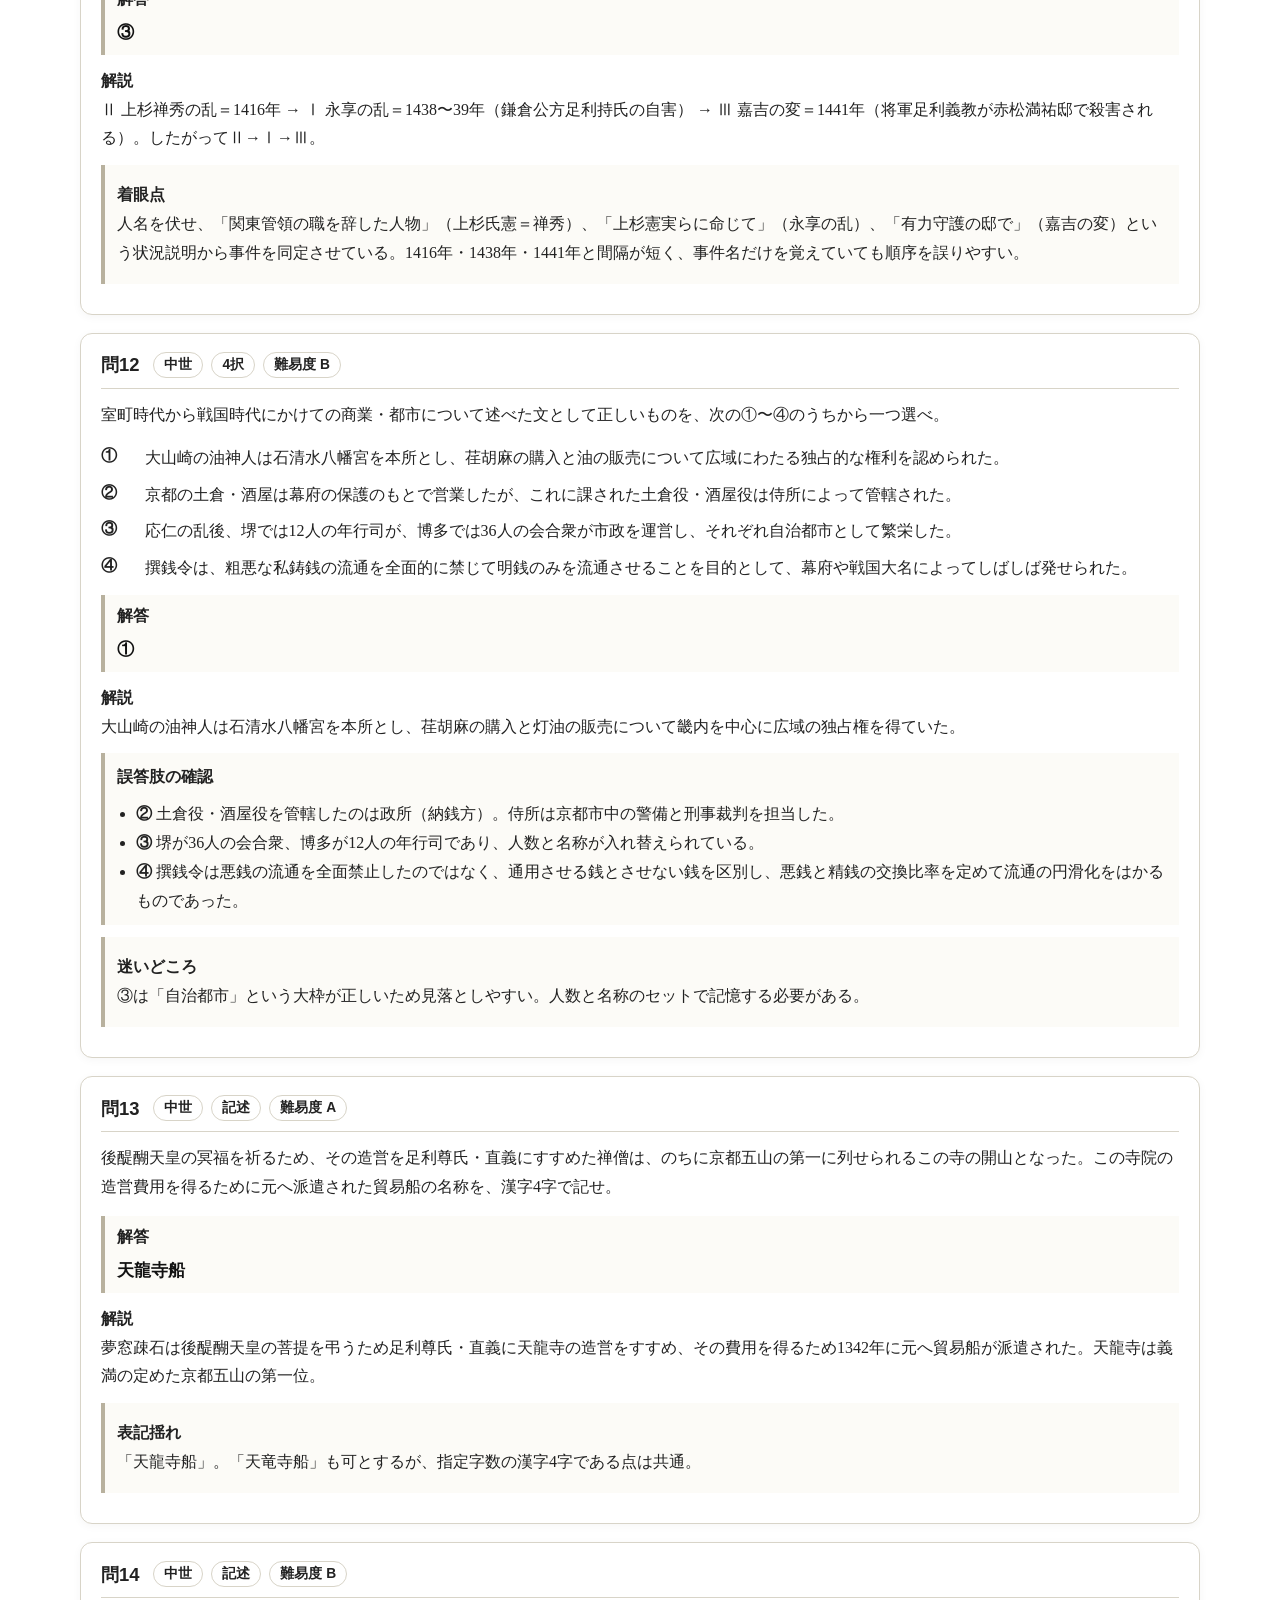
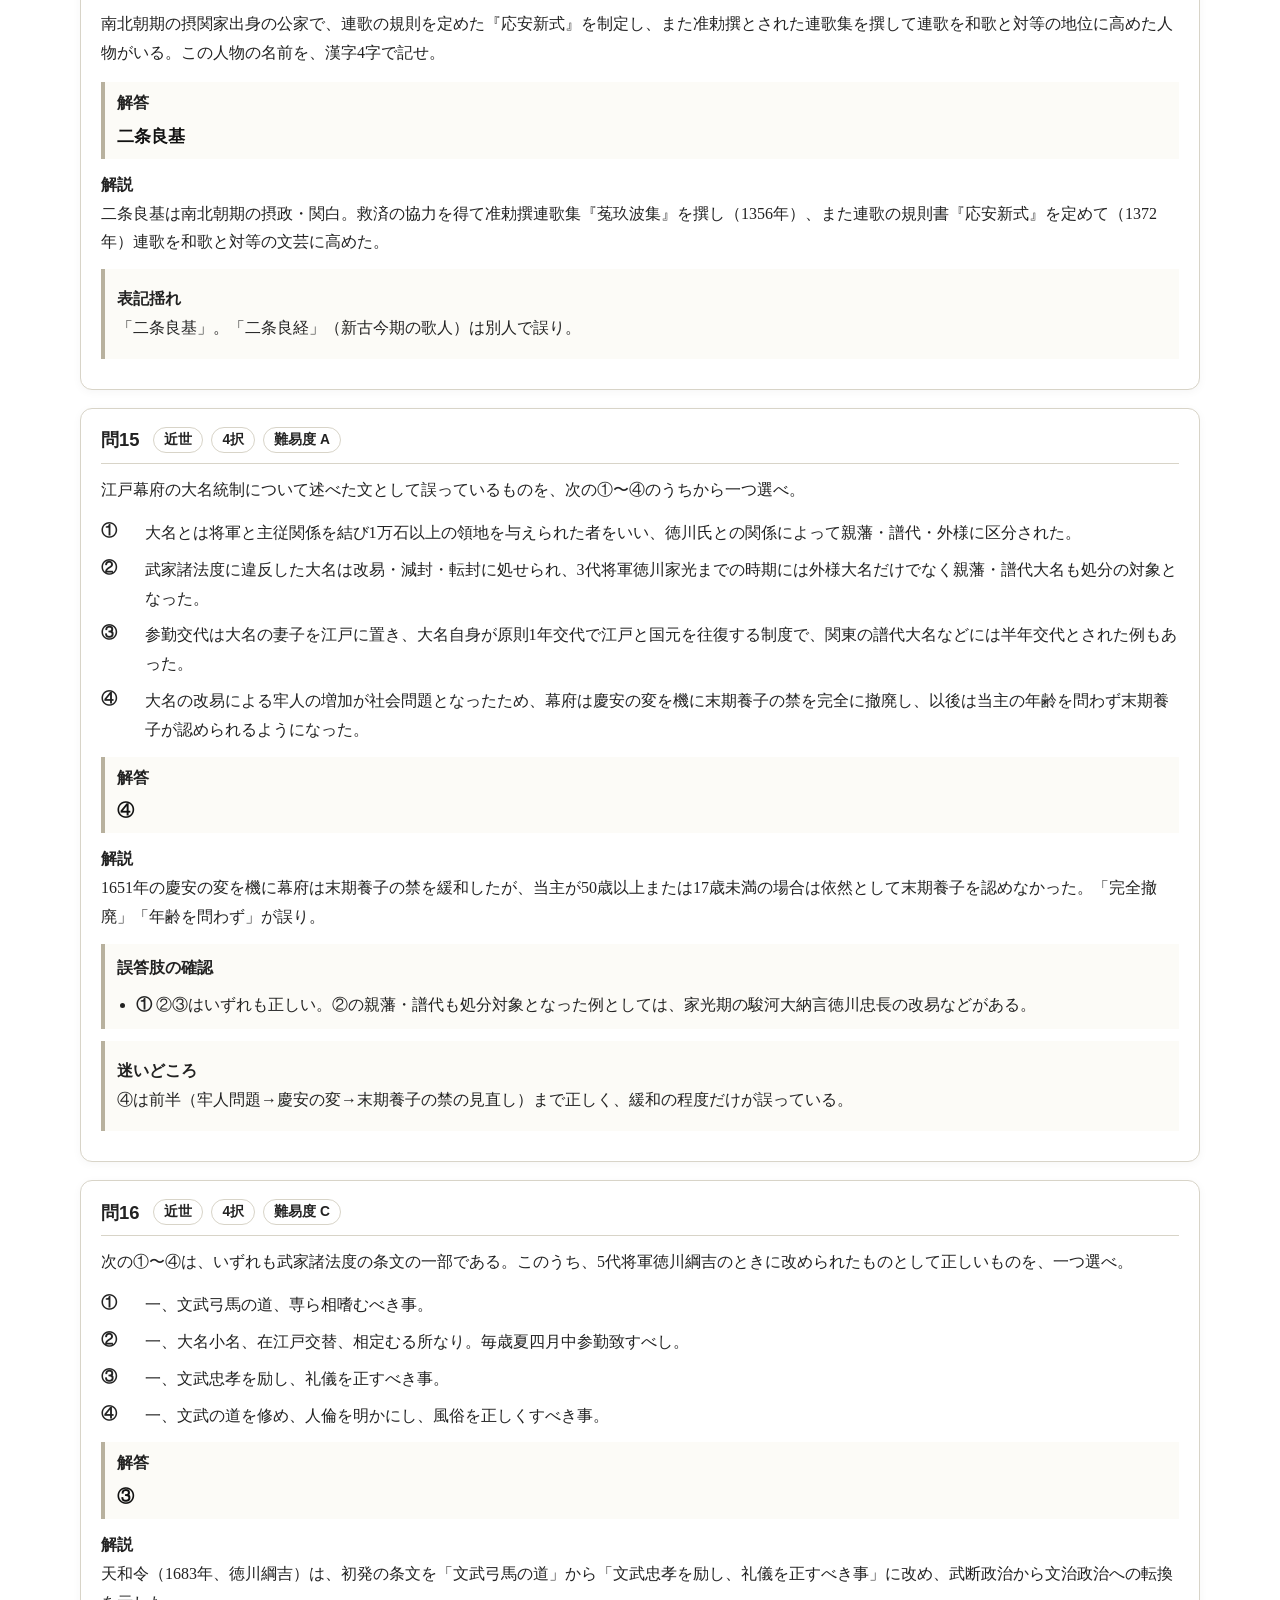
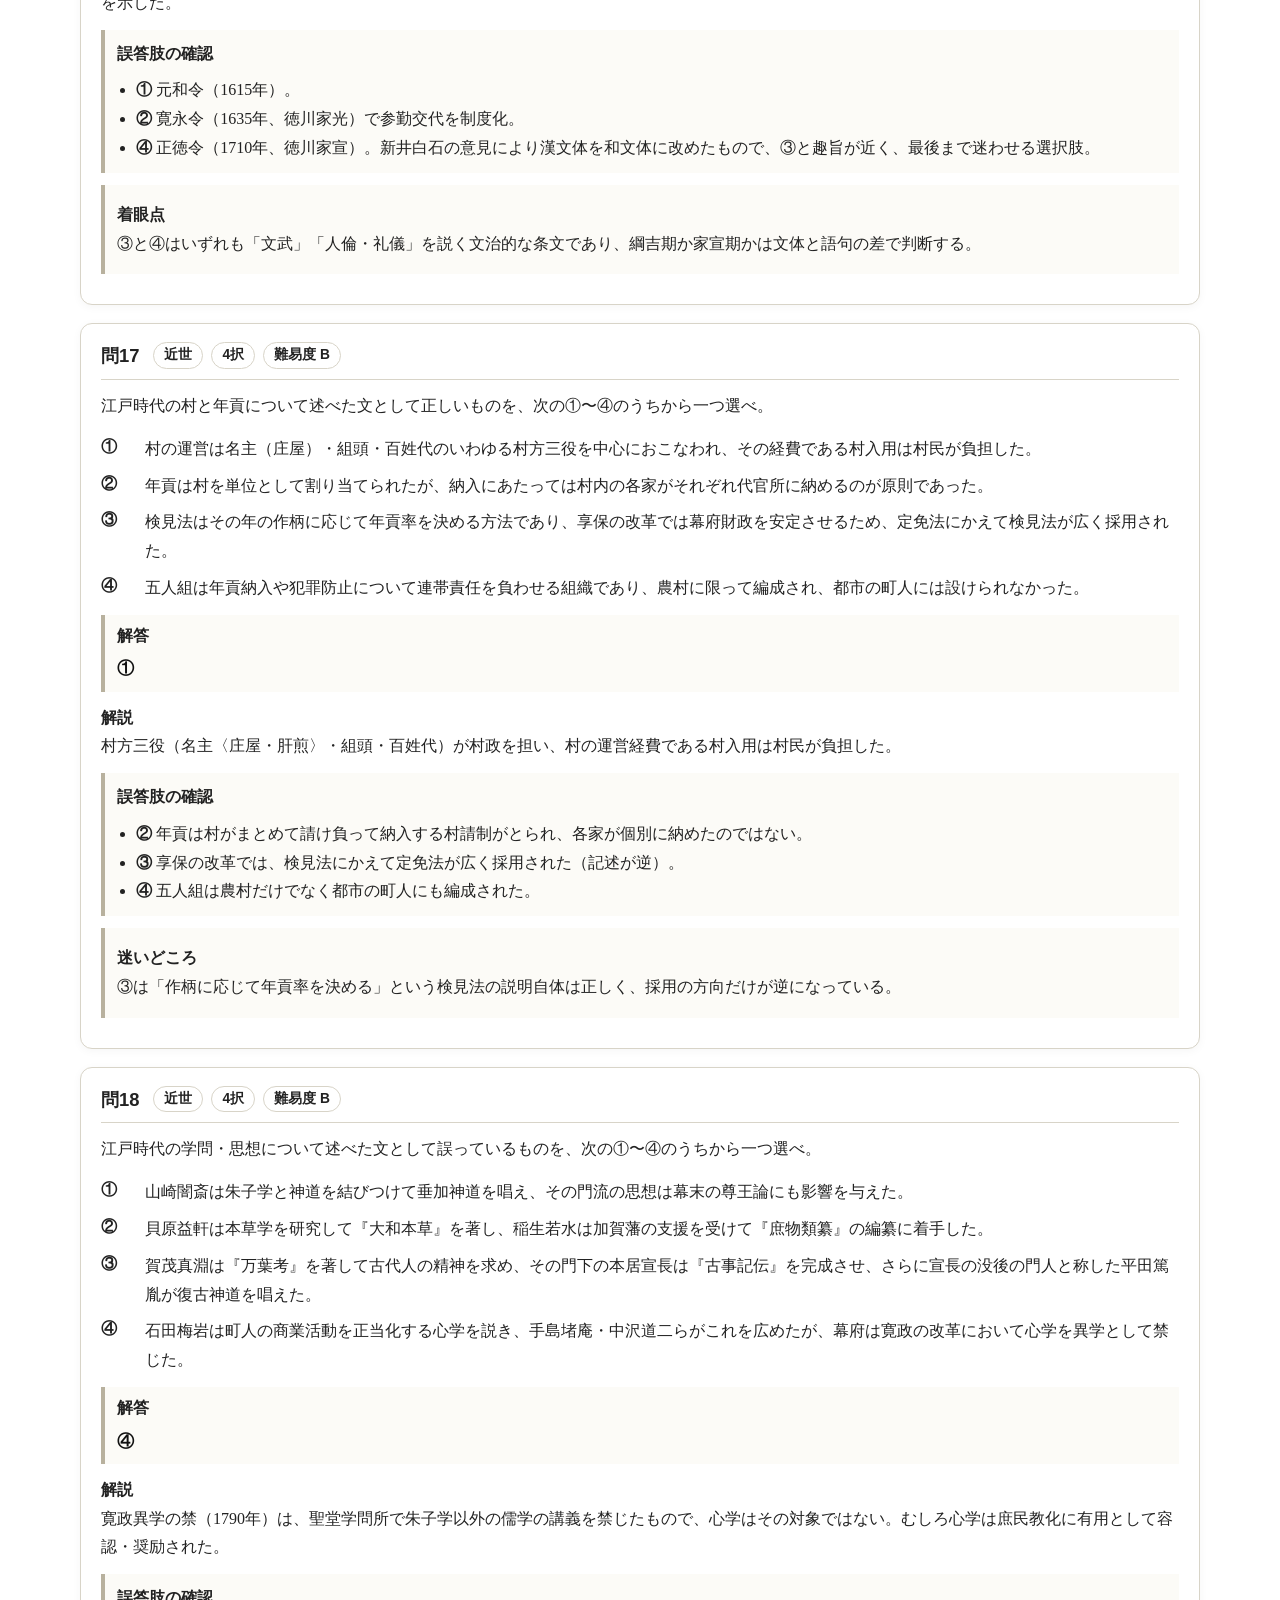
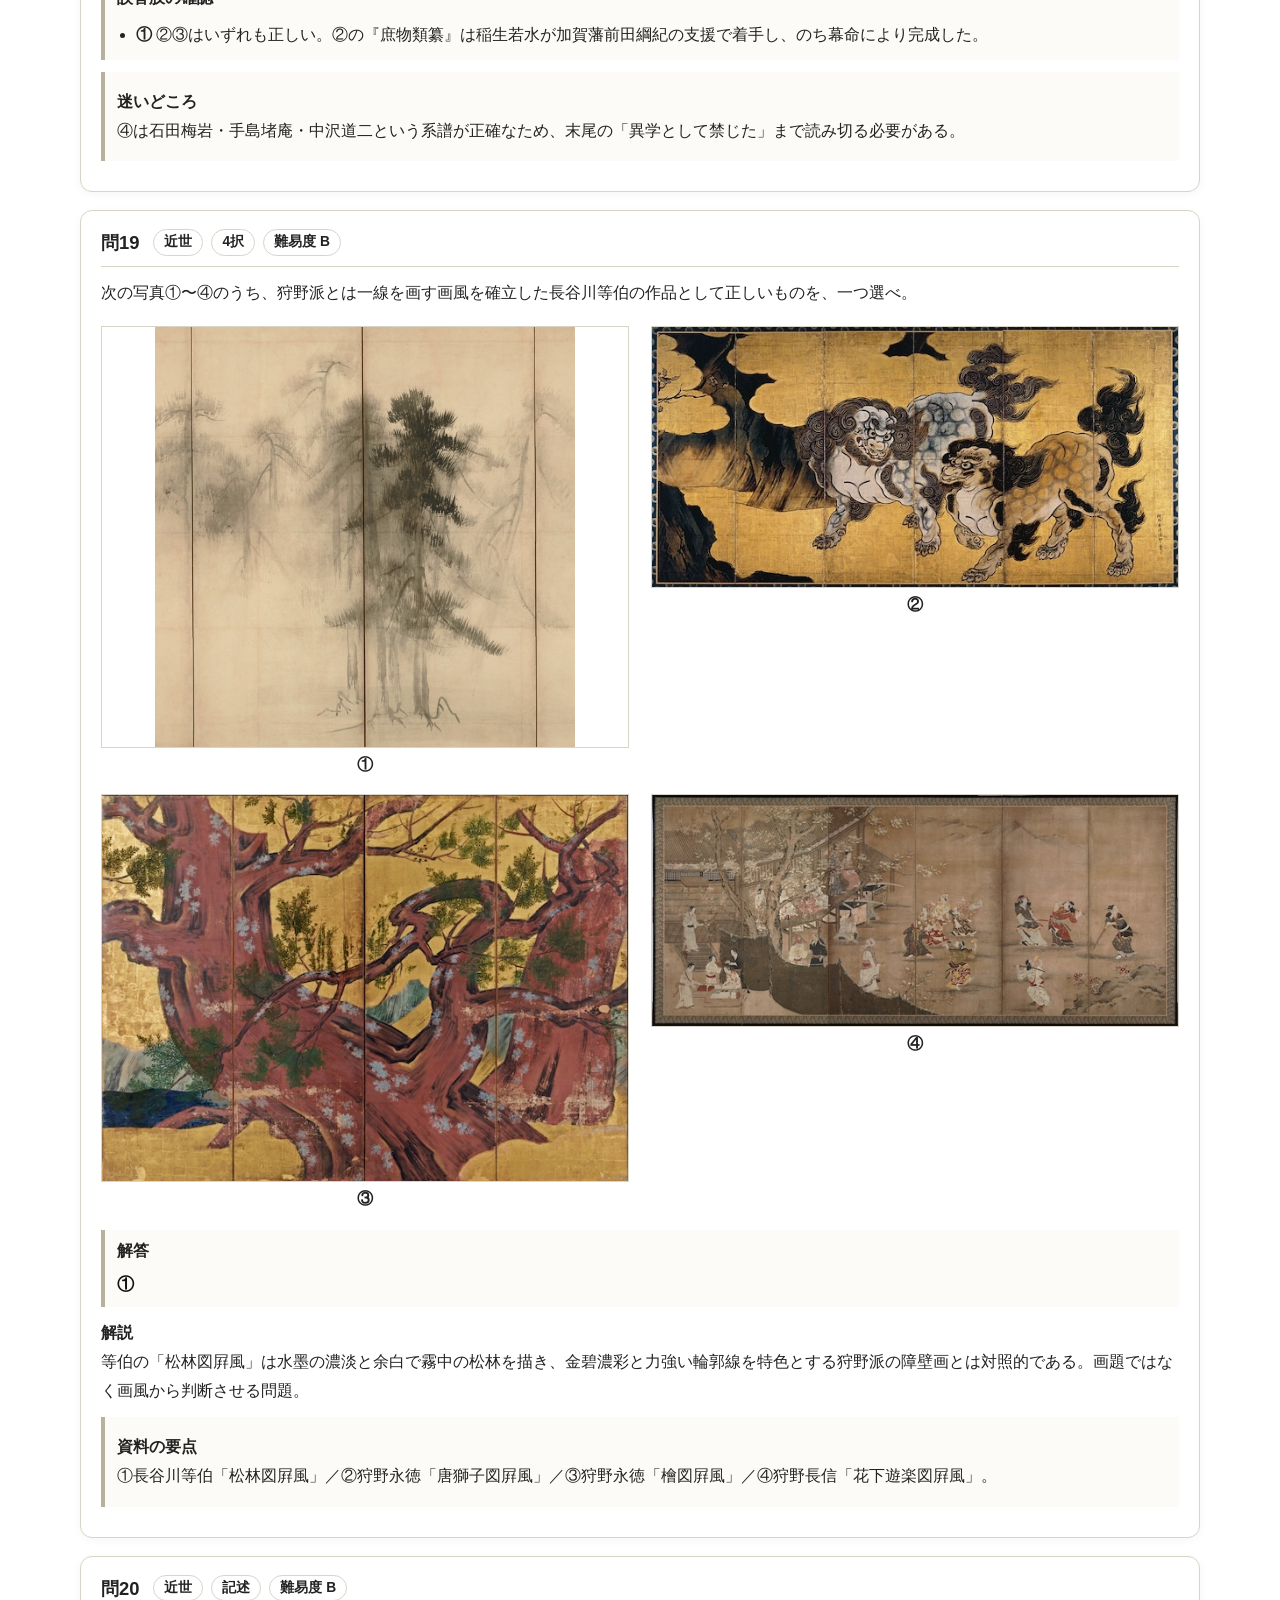
==== commit 171601a3: "Add files via upload" ====
--- a/answers.html
+++ b/answers.html
@@ -32,6 +32,9 @@
         <a href="practice.html" class="mode-switch-item" data-mode-link="practice">
           <span class="mode-switch-mark" aria-hidden="true"></span>演習モード
         </a>
+        <a href="essay.html" class="mode-switch-item" data-mode-link="essay">
+          <span class="mode-switch-mark" aria-hidden="true"></span>論述対策
+        </a>
       </nav>
     </div>
   </header>
